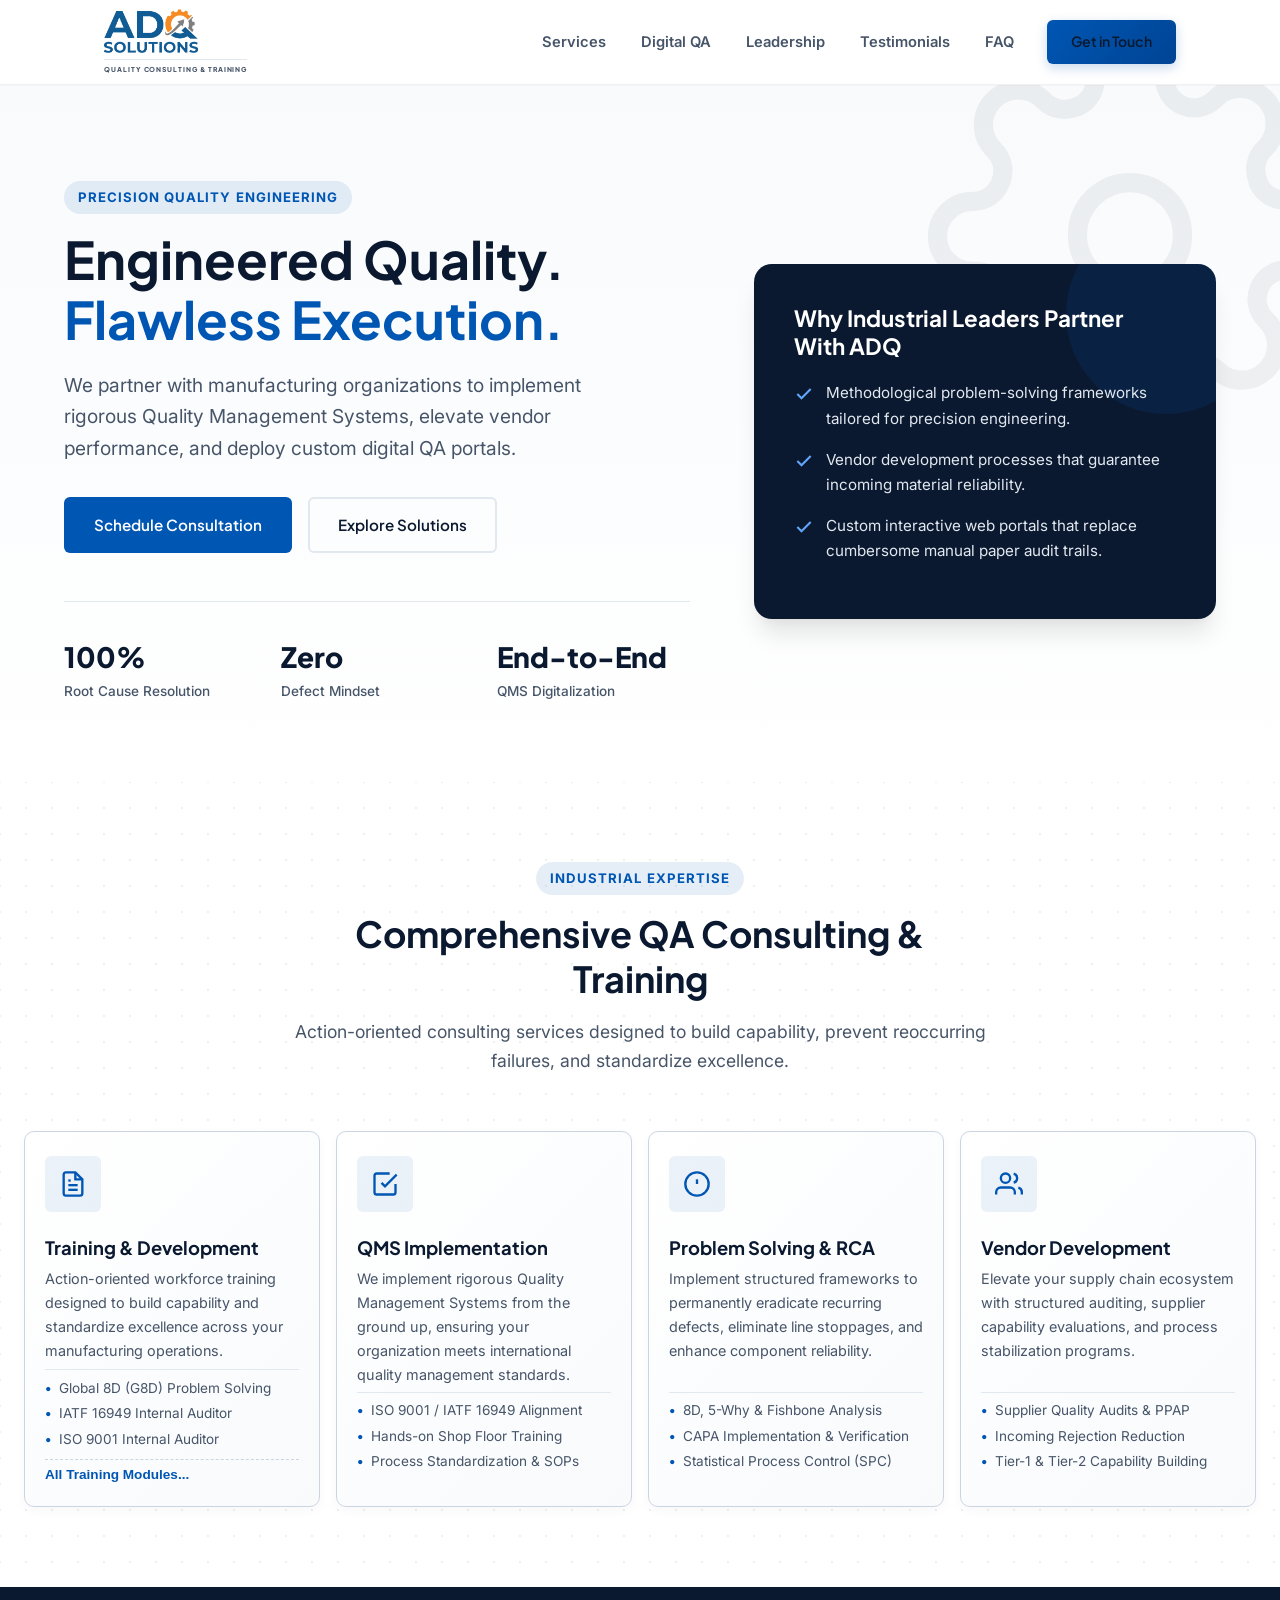
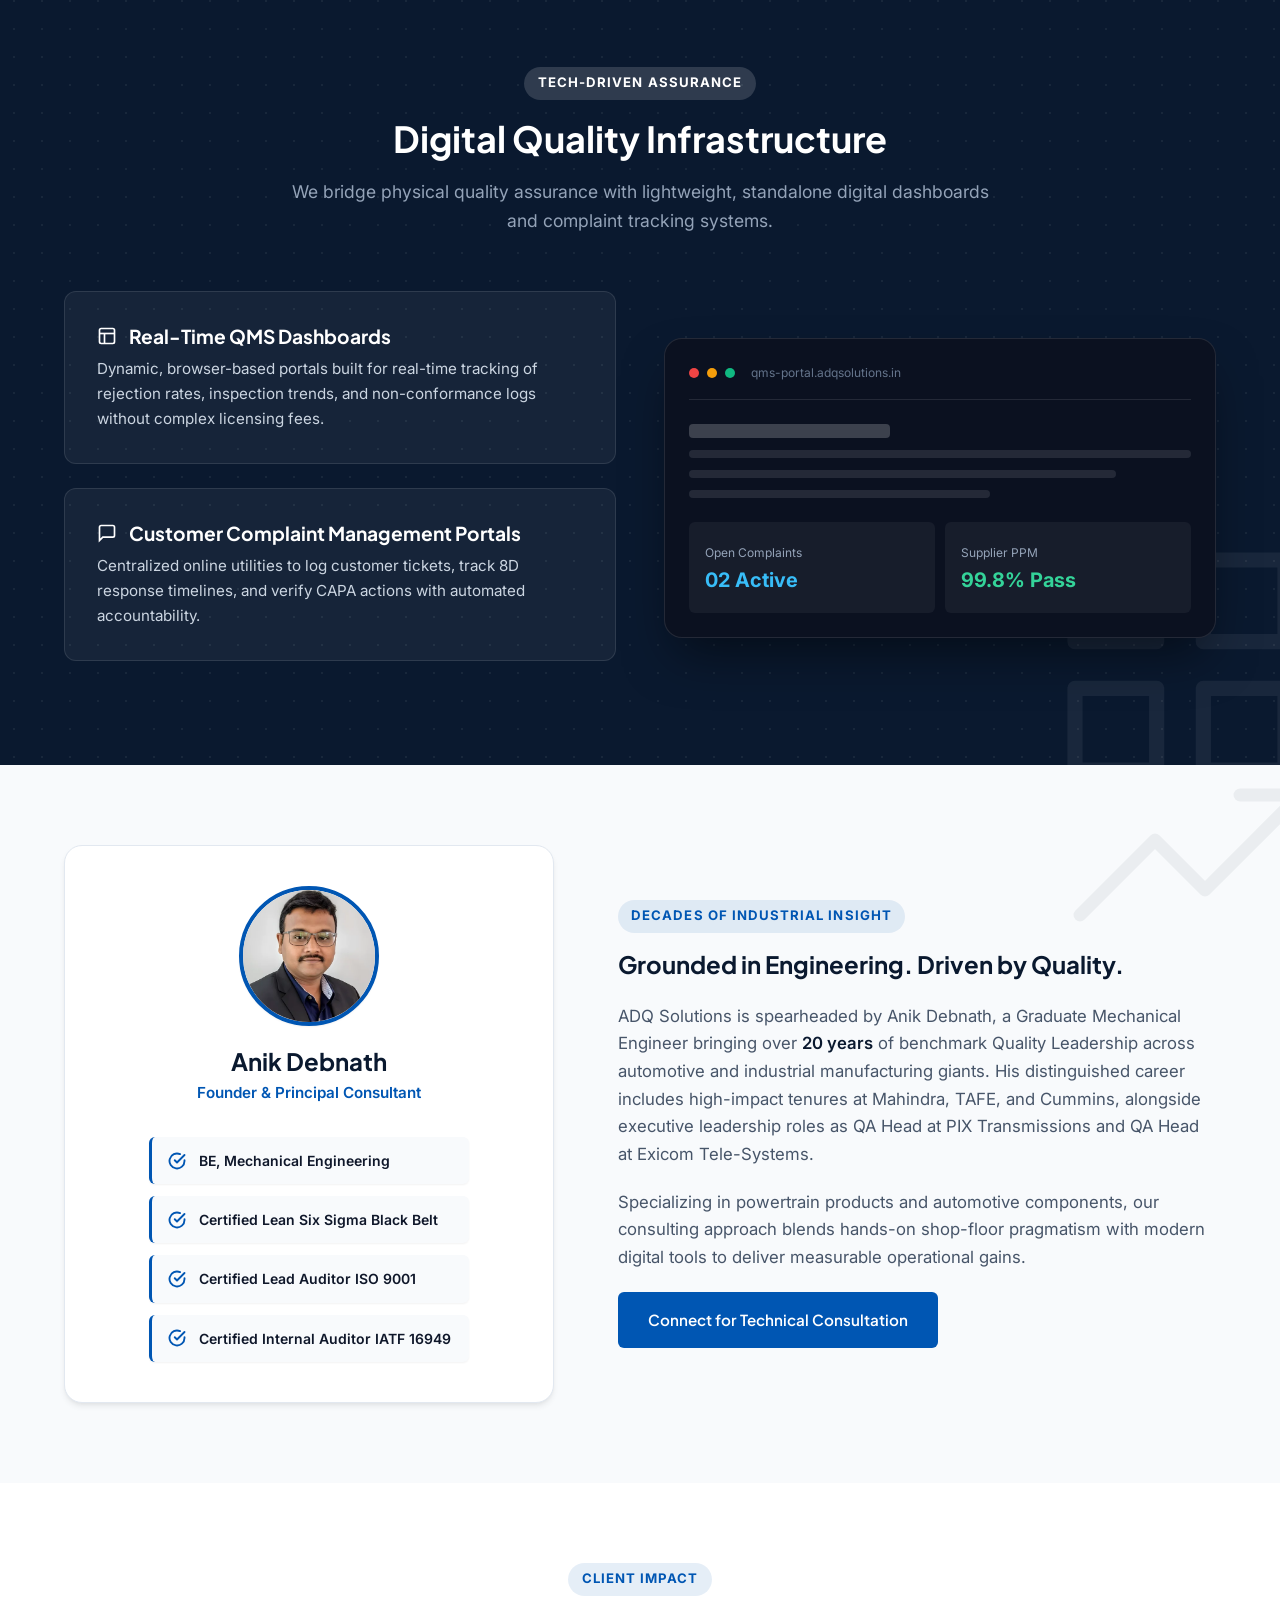
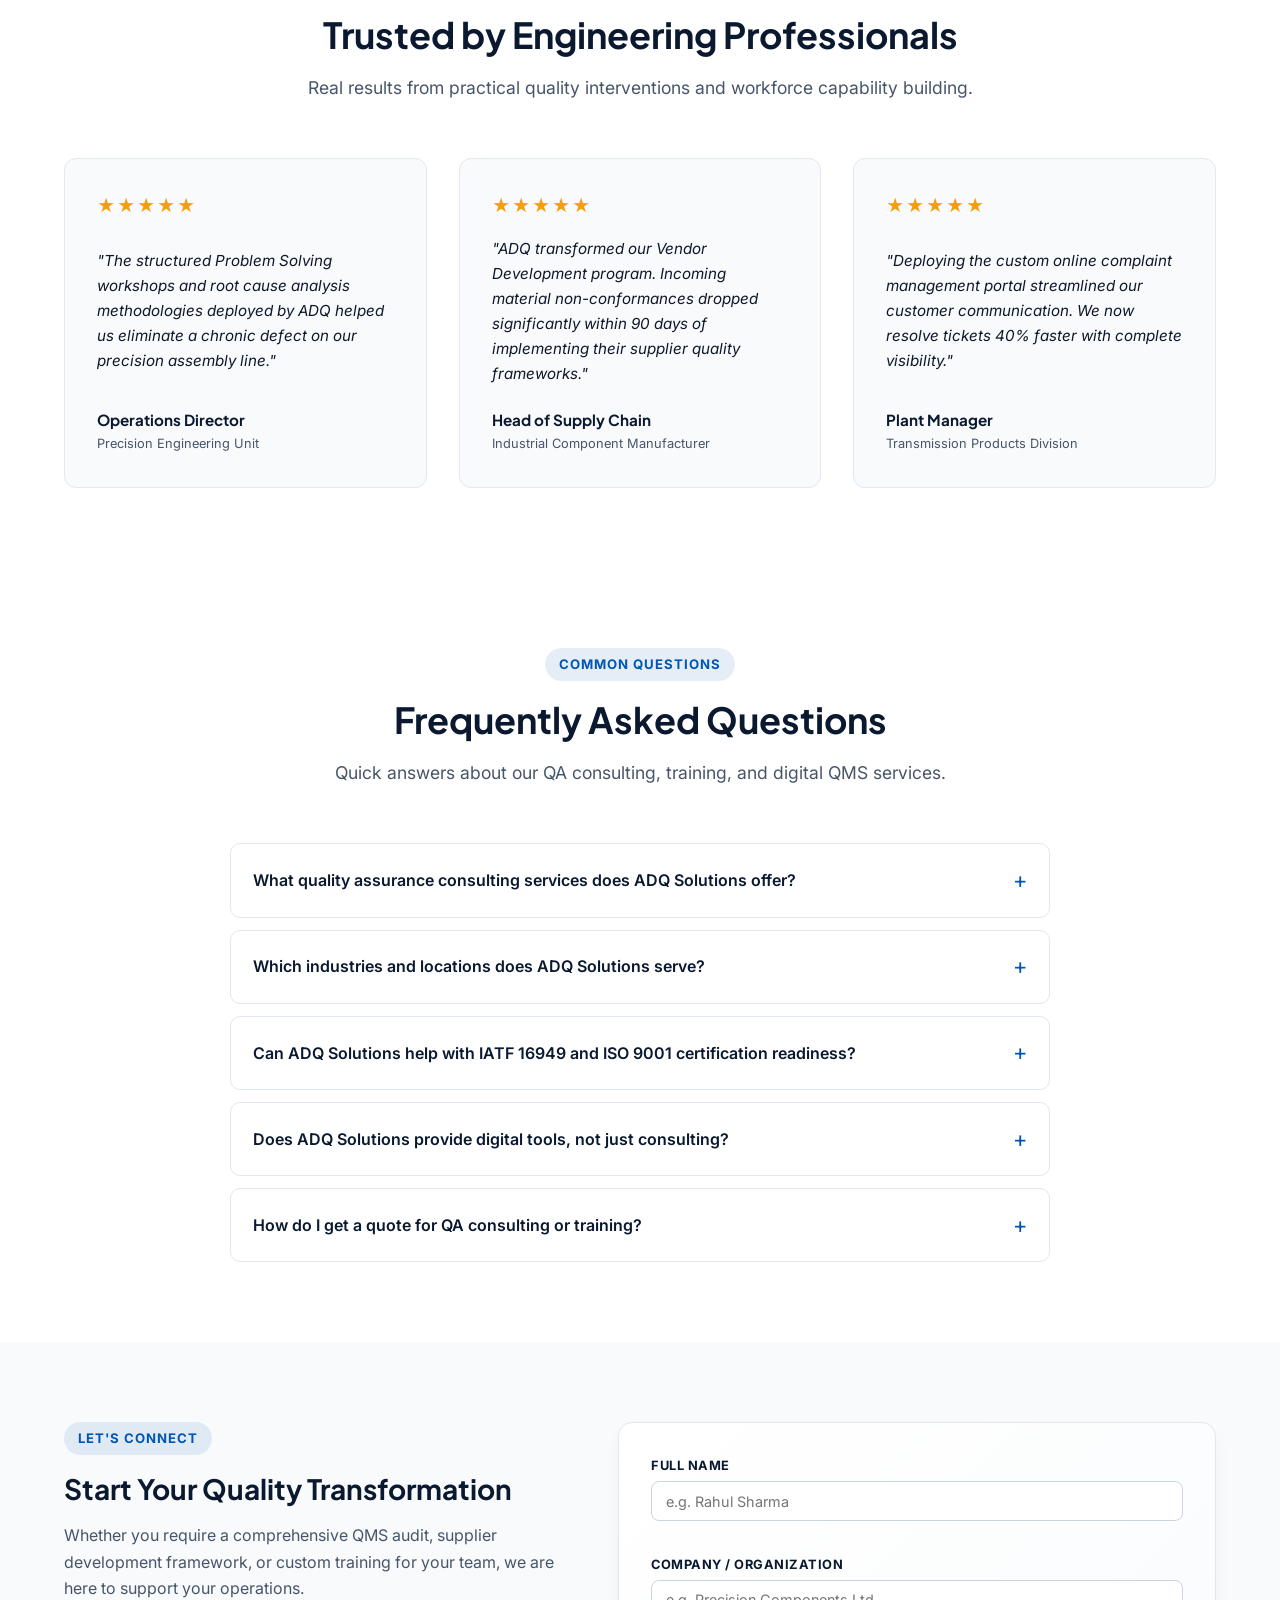
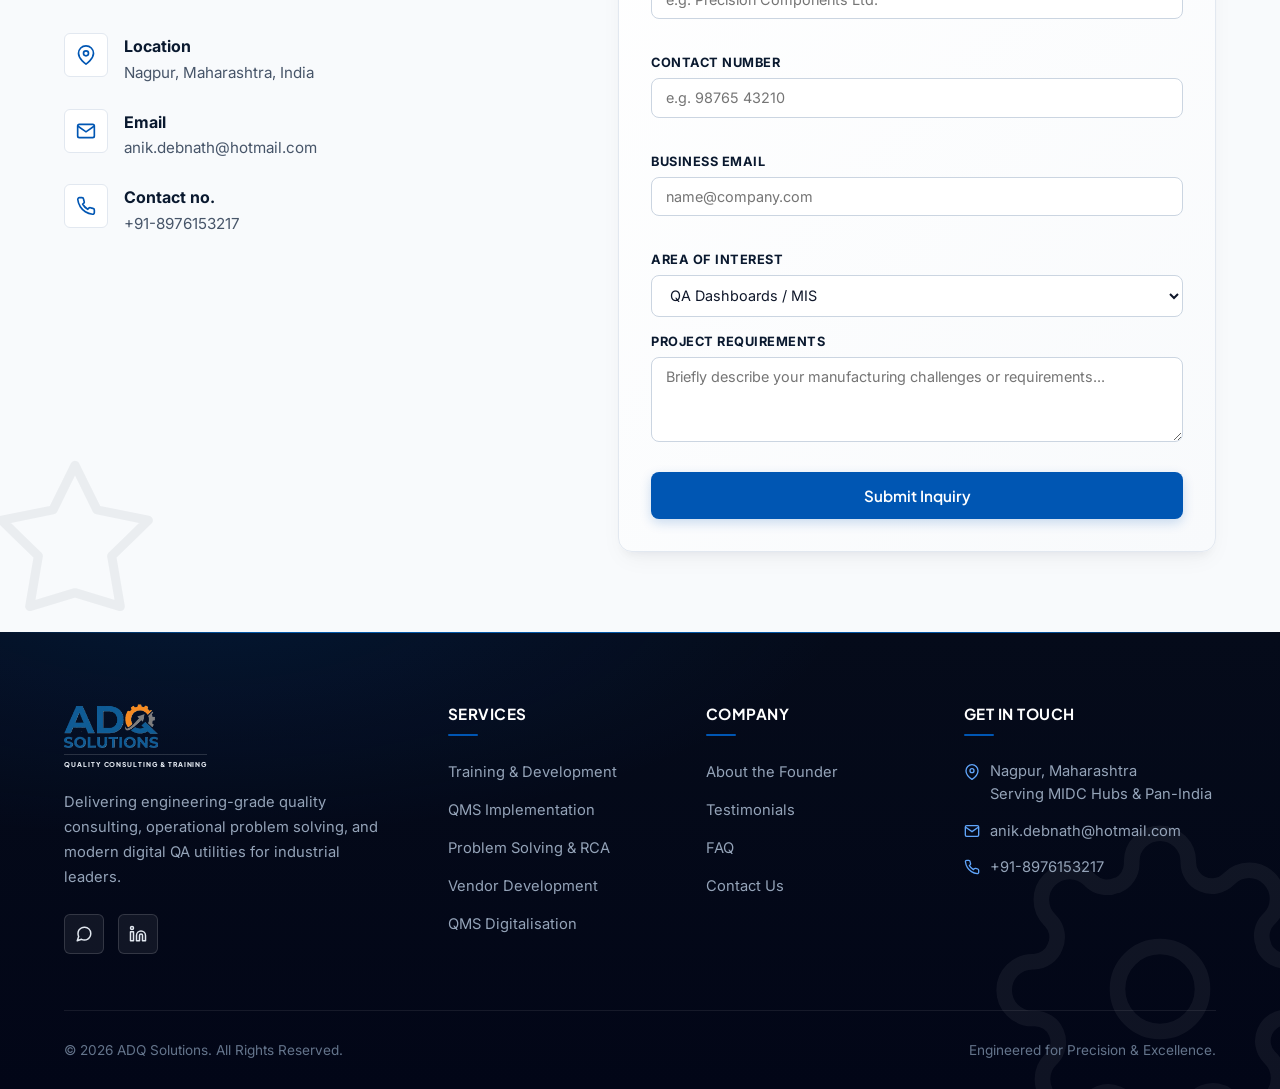
==== index.html @ 074f7338 "infographics" ====
<!DOCTYPE html>
<html lang="en-IN">
<head>
  <meta charset="UTF-8">
  <meta name="viewport" content="width=device-width, initial-scale=1.0">

  <!-- Primary Meta Tags -->
  <title>ADQ Solutions | QA Consulting & Training in Nagpur</title>
  <meta name="title" content="ADQ Solutions | QA Consulting & Training in Nagpur">
  <meta name="description" content="Expert QA consulting, IATF 16949/ISO 9001 audits, vendor development & digital QMS dashboards for manufacturers in Nagpur & across India. Led by Anik Debnath, Lean Six Sigma Black Belt.">
  <meta name="keywords" content="Quality Assurance Consulting Nagpur, QMS Implementation, QMS Consultant India, Vendor Development, Supplier Quality Audit, Root Cause Problem Solving, 8D Training, Manufacturing QA Consultant, Quality Training Maharashtra, IATF 16949 Consultant, ISO 9001 Lead Auditor, Digital QMS Dashboard, Anik Debnath, ADQ Solutions">
  <meta name="author" content="Anik Debnath">
  <meta name="robots" content="index, follow, max-snippet:-1, max-image-preview:large, max-video-preview:-1">
  <meta name="googlebot" content="index, follow">
  <meta name="theme-color" content="#0A192F">
  <meta name="geo.region" content="IN-MH">
  <meta name="geo.placename" content="Nagpur">
  <meta name="geo.position" content="21.1458;79.0882">
  <meta name="ICBM" content="21.1458, 79.0882">
  <link rel="canonical" href="https://adqsolutions.in/">

  <!-- Favicons -->
  <link rel="icon" href="/assets/img/favicon.ico" sizes="any">
  <link rel="icon" type="image/png" sizes="16x16" href="/assets/img/favicon-16x16.png">
  <link rel="icon" type="image/png" sizes="32x32" href="/assets/img/favicon-32x32.png">
  <link rel="icon" type="image/png" sizes="48x48" href="/assets/img/favicon-48x48.png">
  <link rel="apple-touch-icon" sizes="180x180" href="/assets/img/apple-touch-icon.png">
  <link rel="icon" type="image/png" sizes="192x192" href="/assets/img/android-chrome-192x192.png">
  <link rel="icon" type="image/png" sizes="512x512" href="/assets/img/android-chrome-512x512.png">
  <link rel="manifest" href="/site.webmanifest">

  <!-- Open Graph / Facebook SEO -->
  <meta property="og:type" content="website">
  <meta property="og:url" content="https://adqsolutions.in/">
  <meta property="og:title" content="ADQ Solutions | QA Consulting & Training in Nagpur">
  <meta property="og:description" content="Elevating industrial manufacturing standards through precision engineering, structured problem solving, and custom digital QA infrastructure.">
  <meta property="og:image" content="https://adqsolutions.in/assets/img/og-image.jpg">
  <meta property="og:image:width" content="1200">
  <meta property="og:image:height" content="630">
  <meta property="og:image:alt" content="ADQ Solutions logo">
  <meta property="og:locale" content="en_IN">
  <meta property="og:site_name" content="ADQ Solutions">

  <!-- Twitter Card SEO -->
  <meta name="twitter:card" content="summary_large_image">
  <meta name="twitter:url" content="https://adqsolutions.in/">
  <meta name="twitter:title" content="ADQ Solutions | QA Consulting & Training in Nagpur">
  <meta name="twitter:description" content="Elevating industrial manufacturing standards through precision engineering, structured problem solving, and custom digital QA infrastructure.">
  <meta name="twitter:image" content="https://adqsolutions.in/assets/img/og-image.jpg">
  <meta name="twitter:image:alt" content="ADQ Solutions logo">

  <!-- Advanced Schema.org JSON-LD for Local Business & Professional Service SEO -->
  <script type="application/ld+json">
  {
    "@context": "https://schema.org",
    "@type": "ProfessionalService",
    "@id": "https://adqsolutions.in/#organization",
    "name": "ADQ Solutions",
    "image": "https://adqsolutions.in/assets/img/og-image.jpg",
    "logo": "https://adqsolutions.in/assets/img/logo.png",
    "description": "Industrial quality assurance consulting, vendor development training, root cause problem solving, and digital QMS dashboard implementation.",
    "priceRange": "$$",
    "address": {
      "@type": "PostalAddress",
      "addressLocality": "Nagpur",
      "addressRegion": "Maharashtra",
      "addressCountry": "IN"
    },
    "geo": {
      "@type": "GeoCoordinates",
      "latitude": 21.1458,
      "longitude": 79.0882
    },
    "founder": {
      "@type": "Person",
      "name": "Anik Debnath",
      "jobTitle": "Founder & Principal Consultant",
      "alumniOf": "Mechanical Engineering",
      "knowsAbout": ["Quality Management Systems", "Lean Six Sigma", "IATF 16949", "ISO 9001", "Root Cause Analysis"]
    },
    "areaServed": [
      { "@type": "State", "name": "Maharashtra" },
      { "@type": "Country", "name": "India" }
    ],
    "telephone": "+91-8976153217",
    "email": "anik.debnath@hotmail.com",
    "serviceType": [
      "Quality Management Systems Consulting",
      "Vendor Development Training",
      "Root Cause Problem Solving",
      "Digital QA Portal Development"
    ],
    "hasOfferCatalog": {
      "@type": "OfferCatalog",
      "name": "QA Consulting & Training Services",
      "itemListElement": [
        {
          "@type": "Offer",
          "itemOffered": {
            "@type": "Service",
            "name": "Training & Development",
            "description": "Workforce training in Global 8D Problem Solving, IATF 16949 and ISO 9001 Internal Auditor courses, SPC, 5S and Kaizen."
          }
        },
        {
          "@type": "Offer",
          "itemOffered": {
            "@type": "Service",
            "name": "QMS Implementation",
            "description": "End-to-end Quality Management System implementation and alignment with ISO 9001 / IATF 16949 standards, process standardization and SOP development."
          }
        },
        {
          "@type": "Offer",
          "itemOffered": {
            "@type": "Service",
            "name": "Problem Solving & Root Cause Analysis",
            "description": "8D, 5-Why and Fishbone analysis, CAPA implementation and verification, Statistical Process Control."
          }
        },
        {
          "@type": "Offer",
          "itemOffered": {
            "@type": "Service",
            "name": "Vendor Development",
            "description": "Supplier quality audits, PPAP, incoming rejection reduction, and Tier-1/Tier-2 supplier capability building."
          }
        },
        {
          "@type": "Offer",
          "itemOffered": {
            "@type": "Service",
            "name": "Digital QMS Dashboards & Complaint Portals",
            "description": "Custom, browser-based dashboards for real-time inspection tracking and customer complaint / 8D / CAPA management."
          }
        }
      ]
    },
    "sameAs": [
      "https://wa.me/918976153217"
    ],
    "url": "https://adqsolutions.in"
  }
  </script>

  <!-- FAQPage Schema for rich results -->
  <script type="application/ld+json">
  {
    "@context": "https://schema.org",
    "@type": "FAQPage",
    "mainEntity": [
      {
        "@type": "Question",
        "name": "What quality assurance consulting services does ADQ Solutions offer?",
        "acceptedAnswer": {
          "@type": "Answer",
          "text": "ADQ Solutions provides QMS implementation and auditing (ISO 9001 / IATF 16949), vendor and supplier development, root cause problem solving (8D, 5-Why, Fishbone, CAPA), workforce training, and custom digital QA dashboards and complaint management portals for manufacturing enterprises."
        }
      },
      {
        "@type": "Question",
        "name": "Which industries and locations does ADQ Solutions serve?",
        "acceptedAnswer": {
          "@type": "Answer",
          "text": "ADQ Solutions is based in Nagpur, Maharashtra, and works with automotive and industrial manufacturing companies across MIDC industrial hubs and pan-India, specializing in powertrain products and automotive components."
        }
      },
      {
        "@type": "Question",
        "name": "Who leads ADQ Solutions?",
        "acceptedAnswer": {
          "@type": "Answer",
          "text": "ADQ Solutions is led by Anik Debnath, a Mechanical Engineer and Certified Lean Six Sigma Black Belt with over 20 years of quality leadership experience at Mahindra, TAFE, Cummins, PIX Transmissions and Exicom Tele-Systems."
        }
      },
      {
        "@type": "Question",
        "name": "Can ADQ Solutions help with IATF 16949 and ISO 9001 certification readiness?",
        "acceptedAnswer": {
          "@type": "Answer",
          "text": "Yes. ADQ Solutions conducts internal audits, gap assessments, SOP standardization and internal auditor training to prepare manufacturing plants for IATF 16949 and ISO 9001 certification and surveillance audits."
        }
      },
      {
        "@type": "Question",
        "name": "Does ADQ Solutions provide digital tools, not just consulting?",
        "acceptedAnswer": {
          "@type": "Answer",
          "text": "Yes. Alongside on-ground consulting, ADQ Solutions builds lightweight digital QMS dashboards and customer complaint management portals that track rejection rates, inspection trends, non-conformances and CAPA timelines in real time."
        }
      },
      {
        "@type": "Question",
        "name": "How do I get a quote for QA consulting or training?",
        "acceptedAnswer": {
          "@type": "Answer",
          "text": "Fill out the inquiry form on this website, WhatsApp +91-8976153217, or email anik.debnath@hotmail.com with your requirements, and ADQ Solutions will respond with a tailored proposal."
        }
      }
    ]
  }
  </script>

  <!-- Google Fonts: Inter & Plus Jakarta Sans -->
  <link rel="preconnect" href="https://fonts.googleapis.com">
  <link rel="preconnect" href="https://fonts.gstatic.com" crossorigin>
  <link href="https://fonts.googleapis.com/css2?family=Inter:wght@400;500;600&family=Plus+Jakarta+Sans:wght@600;700;800&display=swap" rel="stylesheet">

  <!-- Stylesheet -->
  <link rel="stylesheet" href="style.css">

  <!-- Inline Style Overrides for 1x4 Grid Layout & Floating Window Modal -->
  <style>
    #services .container {
      max-width: 1320px !important;
    }
    #services .service-grid {
      display: grid !important;
      grid-template-columns: repeat(4, 1fr) !important;
      gap: 1rem !important;
      align-items: start !important;
    }
    
    #services .service-card {
      padding: 1.5rem 1.25rem !important;
      background: linear-gradient(135deg, #FFFFFF 0%, #F8FAFC 100%) !important;
      border: 1px solid #CBD5E1 !important;
      box-shadow: 0 4px 12px rgba(0, 0, 0, 0.03) !important;
      border-radius: 10px !important;
      transition: transform 0.2s ease, box-shadow 0.2s ease !important;
      height: 100%;
      display: flex;
      flex-direction: column;
    }

    #services .service-card:hover {
      transform: translateY(-2px);
      box-shadow: 0 8px 20px rgba(0, 86, 179, 0.08) !important;
      border-color: var(--accent) !important;
    }

    #services .service-card p {
      margin-bottom: 0.35rem !important;
      font-size: 0.9rem !important;
    }

    #services .service-card h3 {
      font-size: 1.15rem !important;
      margin-bottom: 0.5rem !important;
    }

    #services .service-card ul {
      margin-top: 0 !important;
      margin-bottom: 0.35rem !important;
      padding-top: 0.4rem !important;
      border-top: 1px solid #E2E8F0 !important;
    }

    #services .service-card li {
      margin-bottom: 0.2rem !important;
      font-size: 0.85rem !important;
    }

    .view-more-btn {
      margin-top: auto;
      background: none;
      border: none;
      color: var(--accent);
      font-weight: 600;
      font-size: 0.85rem;
      cursor: pointer;
      text-align: left;
      padding: 0.4rem 0 0 0;
      border-top: 1px dashed #CBD5E1;
      display: inline-flex;
      align-items: center;
      gap: 0.25rem;
    }
    .view-more-btn:hover {
      color: var(--accent-hover);
      text-decoration: underline;
    }

    /* Modal / Floating Window Styling */
    .modal-overlay {
      position: fixed;
      top: 0;
      left: 0;
      width: 100%;
      height: 100%;
      background: rgba(10, 25, 47, 0.75);
      backdrop-filter: blur(4px);
      display: flex;
      align-items: center;
      justify-content: center;
      z-index: 2000;
      opacity: 0;
      visibility: hidden;
      transition: opacity 0.3s ease, visibility 0.3s ease;
    }
    .modal-overlay.active {
      opacity: 1;
      visibility: visible;
    }
    .modal-container {
      background: #FFFFFF;
      width: 100%;
      max-width: 480px;
      padding: 2rem;
      border-radius: 12px;
      box-shadow: 0 20px 25px -5px rgba(0, 0, 0, 0.2);
      position: relative;
      transform: translateY(20px);
      transition: transform 0.3s ease;
    }
    .modal-overlay.active .modal-container {
      transform: translateY(0);
    }
    .modal-header {
      display: flex;
      justify-content: space-between;
      align-items: center;
      margin-bottom: 1rem;
      border-bottom: 1px solid #E2E8F0;
      padding-bottom: 0.75rem;
    }
    .modal-header h4 {
      font-size: 1.2rem;
      color: var(--primary);
    }
    .modal-close {
      background: none;
      border: none;
      font-size: 1.5rem;
      cursor: pointer;
      color: var(--text-muted);
      line-height: 1;
    }
    .modal-close:hover {
      color: var(--error);
    }
    .modal-body ul {
      list-style: none;
      padding: 0;
      margin: 0;
    }
    .modal-body li {
      padding: 0.5rem 0.75rem;
      margin-bottom: 0.35rem;
      background: #F8FAFC;
      border-radius: 6px;
      font-size: 0.95rem;
      color: var(--text-dark);
      border-left: 3px solid var(--accent);
    }

    /* Compact & Visually Beautiful Customer Form Styling */
    .contact-form {
      background: linear-gradient(135deg, #FFFFFF 0%, #F8FAFC 100%) !important;
      padding: 2rem !important;
      border-radius: 14px !important;
      border: 1px solid #E2E8F0 !important;
      box-shadow: 0 10px 25px -5px rgba(10, 25, 47, 0.05), 0 8px 10px -6px rgba(10, 25, 47, 0.05) !important;
    }
    .contact-form .form-group {
      margin-bottom: 0.9rem !important;
    }
    .contact-form label {
      font-size: 0.8rem !important;
      font-weight: 700 !important;
      text-transform: uppercase !important;
      letter-spacing: 0.04em !important;
      color: var(--primary) !important;
      margin-bottom: 0.3rem !important;
    }
    .contact-form .form-control {
      padding: 0.65rem 0.85rem !important;
      font-size: 0.9rem !important;
      border-radius: 8px !important;
      border: 1px solid #CBD5E1 !important;
      background-color: #FFFFFF !important;
      transition: all 0.2s ease !important;
    }
    .contact-form .form-control:focus {
      border-color: var(--accent) !important;
      box-shadow: 0 0 0 3px rgba(0, 86, 179, 0.12) !important;
    }
    .contact-form textarea.form-control {
      min-height: 85px !important;
    }
    .contact-form button[type="submit"] {
      padding: 0.75rem 1.5rem !important;
      font-size: 0.95rem !important;
      border-radius: 8px !important;
      margin-top: 0.5rem !important;
      box-shadow: 0 4px 12px rgba(0, 86, 179, 0.2) !important;
    }

    @media (max-width: 1024px) {
      #services .service-grid {
        grid-template-columns: repeat(2, 1fr) !important;
      }
    }

    @media (max-width: 640px) {
      #services .service-grid {
        grid-template-columns: 1fr !important;
      }
    }

    /* FAQ Accordion */
    .faq-list {
      max-width: 820px;
      margin: 0 auto;
      display: flex;
      flex-direction: column;
      gap: 0.75rem;
    }
    .faq-item {
      background: #FFFFFF;
      border: 1px solid #E2E8F0;
      border-radius: 10px;
      padding: 1.1rem 1.4rem;
    }
    .faq-item summary {
      cursor: pointer;
      font-weight: 600;
      color: var(--primary);
      list-style: none;
      display: flex;
      justify-content: space-between;
      align-items: center;
      gap: 1rem;
    }
    .faq-item summary::-webkit-details-marker { display: none; }
    .faq-item summary::after {
      content: '+';
      font-size: 1.4rem;
      font-weight: 400;
      color: var(--accent);
      flex-shrink: 0;
      transition: transform 0.2s ease;
    }
    .faq-item[open] summary::after {
      transform: rotate(45deg);
    }
    .faq-item p {
      margin-top: 0.75rem;
      color: var(--text-muted);
      font-size: 0.95rem;
      line-height: 1.6;
    }
  </style>
</head>
<body>

  <a href="#main-content" class="skip-link">Skip to main content</a>

  <!-- =============================================================
       Header / Navigation
  ============================================================== -->
  <header class="navbar">
    <div class="container nav-container">
      <a href="/" class="brand-wrapper" aria-label="ADQ Solutions home">
        <picture>
          <source srcset="assets/img/logo.webp" type="image/webp">
          <img src="assets/img/logo.png" alt="ADQ Solutions logo" class="brand-img" width="341" height="160" fetchpriority="high">
        </picture>
        <span class="brand-tagline">QUALITY CONSULTING &amp; TRAINING</span>
      </a>

      <button class="menu-toggle" id="menuToggle" aria-label="Toggle navigation menu" aria-expanded="false" aria-controls="navLinks">
        <span class="menu-toggle-bar"></span>
        <span class="menu-toggle-bar"></span>
        <span class="menu-toggle-bar"></span>
      </button>

      <nav class="nav-links" id="navLinks" aria-label="Primary">
        <a href="#services">Services</a>
        <a href="#digital">Digital QA</a>
        <a href="#about">Leadership</a>
        <a href="#testimonials">Testimonials</a>
        <a href="#faq">FAQ</a>
        <a href="#contact" class="nav-cta">Get in Touch</a>
      </nav>
    </div>
  </header>

  <main id="main-content">
    <!-- =============================================================
         Hero Section
    ============================================================== -->
    <section class="hero" aria-labelledby="hero-heading">
      <div class="container hero-grid">
        <div class="hero-content">
          <span class="badge">Precision Quality Engineering</span>
          <h1 id="hero-heading">Engineered Quality. <span>Flawless Execution.</span></h1>
          <p>We partner with manufacturing organizations to implement rigorous Quality Management Systems, elevate vendor performance, and deploy custom digital QA portals.</p>
          <div class="hero-cta-group">
            <a href="#contact" class="btn btn-primary">Schedule Consultation</a>
            <a href="#services" class="btn btn-secondary">Explore Solutions</a>
          </div>
          <div class="hero-metrics">
            <div>
              <div class="metric-number">100%</div>
              <div class="metric-label">Root Cause Resolution</div>
            </div>
            <div>
              <div class="metric-number">Zero</div>
              <div class="metric-label">Defect Mindset</div>
            </div>
            <div>
              <div class="metric-number">End-to-End</div>
              <div class="metric-label">QMS Digitalization</div>
            </div>
          </div>
        </div>

        <div class="hero-card">
          <h3>Why Industrial Leaders Partner With ADQ</h3>
          <ul>
            <li>
              <svg width="20" height="20" viewBox="0 0 24 24" fill="none" stroke="currentColor" stroke-width="2.5" aria-hidden="true" focusable="false"><polyline points="20 6 9 17 4 12"></polyline></svg>
              <span>Methodological problem-solving frameworks tailored for precision engineering.</span>
            </li>
            <li>
              <svg width="20" height="20" viewBox="0 0 24 24" fill="none" stroke="currentColor" stroke-width="2.5" aria-hidden="true" focusable="false"><polyline points="20 6 9 17 4 12"></polyline></svg>
              <span>Vendor development processes that guarantee incoming material reliability.</span>
            </li>
            <li>
              <svg width="20" height="20" viewBox="0 0 24 24" fill="none" stroke="currentColor" stroke-width="2.5" aria-hidden="true" focusable="false"><polyline points="20 6 9 17 4 12"></polyline></svg>
              <span>Custom interactive web portals that replace cumbersome manual paper audit trails.</span>
            </li>
          </ul>
        </div>
      </div>
    </section>

    <!-- =============================================================
         Core Services Section (Comprehensive QA Consulting & Training)
    ============================================================== -->
    <section class="services section-padding" id="services" aria-labelledby="services-heading">
      <div class="container">
        <div class="section-header reveal">
          <span class="badge">Industrial Expertise</span>
          <h2 class="section-title" id="services-heading">Comprehensive QA Consulting &amp; Training</h2>
          <p class="section-subtitle">Action-oriented consulting services designed to build capability, prevent reoccurring failures, and standardize excellence.</p>
        </div>

        <div class="service-grid">
          
          <!-- 1. Training & Development -->
          <div class="service-card reveal">
            <div class="service-icon">
              <svg width="28" height="28" viewBox="0 0 24 24" fill="none" stroke="currentColor" stroke-width="2" aria-hidden="true" focusable="false"><path d="M14 2H6a2 2 0 0 0-2 2v16a2 2 0 0 0 2 2h12a2 2 0 0 0 2-2V8z"></path><polyline points="14 2 14 8 20 8"></polyline><line x1="16" y1="13" x2="8" y2="13"></line><line x1="16" y1="17" x2="8" y2="17"></line><polyline points="10 9 9 9 8 9"></polyline></svg>
            </div>
            <h3>Training &amp; Development</h3>
            <p>Action-oriented workforce training designed to build capability and standardize excellence across your manufacturing operations.</p>
            <ul>
              <li>Global 8D (G8D) Problem Solving</li>
              <li>IATF 16949 Internal Auditor</li>
              <li>ISO 9001 Internal Auditor</li>
            </ul>
            <button type="button" class="view-more-btn" id="openTrainingModal">All Training Modules...</button>
          </div>

          <!-- 2. QMS Implementation -->
          <div class="service-card reveal">
            <div class="service-icon">
              <svg width="28" height="28" viewBox="0 0 24 24" fill="none" stroke="currentColor" stroke-width="2" aria-hidden="true" focusable="false"><path d="M9 11l3 3L22 4"></path><path d="M21 12v7a2 2 0 0 1-2 2H5a2 2 0 0 1-2-2V5a2 2 0 0 1 2-2h11"></path></svg>
            </div>
            <h3>QMS Implementation</h3>
            <p>We implement rigorous Quality Management Systems from the ground up, ensuring your organization meets international quality management standards.</p>
            <ul>
              <li>ISO 9001 / IATF 16949 Alignment</li>
              <li>Hands-on Shop Floor Training</li>
              <li>Process Standardization &amp; SOPs</li>
            </ul>
          </div>

          <!-- 3. Problem Solving & RCA -->
          <div class="service-card reveal">
            <div class="service-icon">
              <svg width="28" height="28" viewBox="0 0 24 24" fill="none" stroke="currentColor" stroke-width="2" aria-hidden="true" focusable="false"><circle cx="12" cy="12" r="10"></circle><line x1="12" y1="8" x2="12" y2="12"></line><line x1="12" y1="16" x2="12.01" y2="16"></line></svg>
            </div>
            <h3>Problem Solving &amp; RCA</h3>
            <p>Implement structured frameworks to permanently eradicate recurring defects, eliminate line stoppages, and enhance component reliability.</p>
            <ul>
              <li>8D, 5-Why &amp; Fishbone Analysis</li>
              <li>CAPA Implementation &amp; Verification</li>
              <li>Statistical Process Control (SPC)</li>
            </ul>
          </div>
          
          <!-- 4. Vendor Development -->
          <div class="service-card reveal">
            <div class="service-icon">
              <svg width="28" height="28" viewBox="0 0 24 24" fill="none" stroke="currentColor" stroke-width="2" aria-hidden="true" focusable="false"><path d="M17 21v-2a4 4 0 0 0-4-4H5a4 4 0 0 0-4 4v2"></path><circle cx="9" cy="7" r="4"></circle><path d="M23 21v-2a4 4 0 0 0-3-3.87"></path><path d="M16 3.13a4 4 0 0 1 0 7.75"></path></svg>
            </div>
            <h3>Vendor Development</h3>
            <p>Elevate your supply chain ecosystem with structured auditing, supplier capability evaluations, and process stabilization programs.</p>
            <ul>
              <li>Supplier Quality Audits &amp; PPAP</li>
              <li>Incoming Rejection Reduction</li>
              <li>Tier-1 &amp; Tier-2 Capability Building</li>
            </ul>
          </div>

        </div>
      </div>
    </section>

    <!-- Floating Window Modal for All Training Modules -->
    <div class="modal-overlay" id="trainingModal" role="dialog" aria-modal="true" aria-labelledby="modalTitle">
      <div class="modal-container">
        <div class="modal-header">
          <h4 id="modalTitle">All Training Modules</h4>
          <button type="button" class="modal-close" id="closeTrainingModal" aria-label="Close modal">&times;</button>
        </div>
        <div class="modal-body">
          <ul>
            <li>5S</li>
            <li>7QC Tools</li>
            <li>APQP</li>
            <li>Global 8D (G8D) Problem Solving</li>
            <li>IATF 16949 Internal Auditor</li>
            <li>ISO 9001 Internal Auditor</li>
            <li>Kaizen</li>
            <li>Quality Core Tools</li>
            <li>QMS Basics</li>
            <li>Statistical Process Control (SPC)</li>
          </ul>
        </div>
      </div>
    </div>

    <!-- =============================================================
         Digital QA Solutions Section
    ============================================================== -->
    <section class="digital-solutions section-padding" id="digital" aria-labelledby="digital-heading">
      <div class="container">
        <div class="section-header reveal">
          <span class="badge" style="background: rgba(255, 255, 255, 0.15); color: #FFF;">Tech-Driven Assurance</span>
          <h2 class="section-title" id="digital-heading">Digital Quality Infrastructure</h2>
          <p class="section-subtitle">We bridge physical quality assurance with lightweight, standalone digital dashboards and complaint tracking systems.</p>
        </div>

        <div class="digital-grid">
          <div class="reveal">
            <div class="digital-box">
              <h4>
                <svg width="20" height="20" viewBox="0 0 24 24" fill="none" stroke="currentColor" stroke-width="2" aria-hidden="true" focusable="false"><rect x="3" y="3" width="18" height="18" rx="2" ry="2"></rect><line x1="3" y1="9" x2="21" y2="9"></line><line x1="9" y1="21" x2="9" y2="9"></line></svg>
                Real-Time QMS Dashboards
              </h4>
              <p>Dynamic, browser-based portals built for real-time tracking of rejection rates, inspection trends, and non-conformance logs without complex licensing fees.</p>
            </div>

            <div class="digital-box">
              <h4>
                <svg width="20" height="20" viewBox="0 0 24 24" fill="none" stroke="currentColor" stroke-width="2" aria-hidden="true" focusable="false"><path d="M21 15a2 2 0 0 1-2 2H7l-4 4V5a2 2 0 0 1 2-2h14a2 2 0 0 1 2 2z"></path></svg>
                Customer Complaint Management Portals
              </h4>
              <p>Centralized online utilities to log customer tickets, track 8D response timelines, and verify CAPA actions with automated accountability.</p>
            </div>
          </div>

          <div class="portal-preview reveal" role="img" aria-label="Illustrative mockup of a QMS dashboard showing two open complaints and 99.8 percent supplier pass rate">
            <div class="portal-header-mockup">
              <div class="mockup-dot" style="background:#EF4444;"></div>
              <div class="mockup-dot" style="background:#F59E0B;"></div>
              <div class="mockup-dot" style="background:#10B981;"></div>
              <span style="font-size: 0.75rem; color: #64748B; margin-left: 0.5rem;">qms-portal.adqsolutions.in</span>
            </div>
            <div class="mockup-bar" style="width: 40%; height: 14px; background: rgba(255,255,255,0.2);"></div>
            <div class="mockup-bar" style="width: 100%;"></div>
            <div class="mockup-bar" style="width: 85%;"></div>
            <div class="mockup-bar" style="width: 60%;"></div>
            <div style="display: grid; grid-template-columns: 1fr 1fr; gap: 10px; margin-top: 1.5rem;">
              <div style="background: rgba(255,255,255,0.05); padding: 1rem; border-radius: 6px;">
                <span style="font-size: 0.75rem; color: #94A3B8;">Open Complaints</span>
                <p style="font-size: 1.25rem; font-weight: 700; color: #38BDF8;">02 Active</p>
              </div>
              <div style="background: rgba(255,255,255,0.05); padding: 1rem; border-radius: 6px;">
                <span style="font-size: 0.75rem; color: #94A3B8;">Supplier PPM</span>
                <p style="font-size: 1.25rem; font-weight: 700; color: #34D399;">99.8% Pass</p>
              </div>
            </div>
          </div>
        </div>
      </div>
    </section>

    <!-- =============================================================
         Leadership & Founder Section
    ============================================================== -->
    <section class="founder section-padding" id="about" aria-labelledby="founder-heading">
      <div class="container">
        <div class="founder-grid">
          <div class="founder-image-card reveal">
            <div class="founder-header">
              <picture>
                <source srcset="assets/img/anik-debnath-portrait.webp" type="image/webp">
                <img src="assets/img/anik-debnath-portrait.jpg" alt="Portrait of Anik Debnath, Founder and Principal Consultant at ADQ Solutions" class="founder-portrait" width="420" height="420" loading="lazy">
              </picture>
              <h3 class="founder-name">Anik Debnath</h3>
              <p class="founder-role">Founder &amp; Principal Consultant</p>
            </div>

            <div class="founder-credentials">
              <div class="credential-item">
                <svg width="18" height="18" viewBox="0 0 24 24" fill="none" stroke="currentColor" stroke-width="2.5" stroke-linecap="round" stroke-linejoin="round" aria-hidden="true" focusable="false"><path d="M22 11.08V12a10 10 0 1 1-5.93-9.14"></path><polyline points="22 4 12 14.01 9 11.01"></polyline></svg>
                BE, Mechanical Engineering
              </div>
              <div class="credential-item">
                <svg width="18" height="18" viewBox="0 0 24 24" fill="none" stroke="currentColor" stroke-width="2.5" stroke-linecap="round" stroke-linejoin="round" aria-hidden="true" focusable="false"><path d="M22 11.08V12a10 10 0 1 1-5.93-9.14"></path><polyline points="22 4 12 14.01 9 11.01"></polyline></svg>
                Certified Lean Six Sigma Black Belt
              </div>
              <div class="credential-item">
                <svg width="18" height="18" viewBox="0 0 24 24" fill="none" stroke="currentColor" stroke-width="2.5" stroke-linecap="round" stroke-linejoin="round" aria-hidden="true" focusable="false"><path d="M22 11.08V12a10 10 0 1 1-5.93-9.14"></path><polyline points="22 4 12 14.01 9 11.01"></polyline></svg>
                Certified Lead Auditor ISO 9001
              </div>
              <div class="credential-item">
                <svg width="18" height="18" viewBox="0 0 24 24" fill="none" stroke="currentColor" stroke-width="2.5" stroke-linecap="round" stroke-linejoin="round" aria-hidden="true" focusable="false"><path d="M22 11.08V12a10 10 0 1 1-5.93-9.14"></path><polyline points="22 4 12 14.01 9 11.01"></polyline></svg>
                Certified Internal Auditor IATF 16949
              </div>
            </div>
          </div>

          <div class="founder-bio reveal">
            <span class="badge">Decades of Industrial Insight</span>
            <h2 id="founder-heading">Grounded in Engineering. Driven by Quality.</h2>
            <p>ADQ Solutions is spearheaded by Anik Debnath, a Graduate Mechanical Engineer bringing over <strong>20 years</strong> of benchmark Quality Leadership across automotive and industrial manufacturing giants. His distinguished career includes high-impact tenures at Mahindra, TAFE, and Cummins, alongside executive leadership roles as QA Head at PIX Transmissions and QA Head at Exicom Tele-Systems.</p>
            <p>Specializing in powertrain products and automotive components, our consulting approach blends hands-on shop-floor pragmatism with modern digital tools to deliver measurable operational gains.</p>
            <a href="#contact" class="btn btn-primary">Connect for Technical Consultation</a>
          </div>
        </div>
      </div>
    </section>

    <!-- =============================================================
         Testimonials Section
    ============================================================== -->
    <section class="testimonials section-padding" id="testimonials" aria-labelledby="testimonials-heading">
      <div class="container">
        <div class="section-header reveal">
          <span class="badge">Client Impact</span>
          <h2 class="section-title" id="testimonials-heading">Trusted by Engineering Professionals</h2>
          <p class="section-subtitle">Real results from practical quality interventions and workforce capability building.</p>
        </div>

        <div class="testimonial-grid">
          <blockquote class="testimonial-card reveal">
            <div class="testimonial-stars" aria-label="5 out of 5 stars">★★★★★</div>
            <p class="testimonial-text">"The structured Problem Solving workshops and root cause analysis methodologies deployed by ADQ helped us eliminate a chronic defect on our precision assembly line."</p>
            <footer class="testimonial-author">
              <div class="author-info">
                <h5>Operations Director</h5>
                <span>Precision Engineering Unit</span>
              </div>
            </footer>
          </blockquote>

          <blockquote class="testimonial-card reveal">
            <div class="testimonial-stars" aria-label="5 out of 5 stars">★★★★★</div>
            <p class="testimonial-text">"ADQ transformed our Vendor Development program. Incoming material non-conformances dropped significantly within 90 days of implementing their supplier quality frameworks."</p>
            <footer class="testimonial-author">
              <div class="author-info">
                <h5>Head of Supply Chain</h5>
                <span>Industrial Component Manufacturer</span>
              </div>
            </footer>
          </blockquote>

          <blockquote class="testimonial-card reveal">
            <div class="testimonial-stars" aria-label="5 out of 5 stars">★★★★★</div>
            <p class="testimonial-text">"Deploying the custom online complaint management portal streamlined our customer communication. We now resolve tickets 40% faster with complete visibility."</p>
            <footer class="testimonial-author">
              <div class="author-info">
                <h5>Plant Manager</h5>
                <span>Transmission Products Division</span>
              </div>
            </footer>
          </blockquote>
        </div>
      </div>
    </section>

    <!-- =============================================================
         FAQ Section
    ============================================================== -->
    <section class="faq section-padding" id="faq" aria-labelledby="faq-heading">
      <div class="container">
        <div class="section-header reveal">
          <span class="badge">Common Questions</span>
          <h2 class="section-title" id="faq-heading">Frequently Asked Questions</h2>
          <p class="section-subtitle">Quick answers about our QA consulting, training, and digital QMS services.</p>
        </div>

        <div class="faq-list">
          <details class="faq-item reveal">
            <summary>What quality assurance consulting services does ADQ Solutions offer?</summary>
            <p>We provide QMS implementation and auditing (ISO 9001 / IATF 16949), vendor and supplier development, root cause problem solving (8D, 5-Why, Fishbone, CAPA), workforce training, and custom digital QA dashboards and complaint management portals for manufacturing enterprises.</p>
          </details>
          <details class="faq-item reveal">
            <summary>Which industries and locations does ADQ Solutions serve?</summary>
            <p>We're based in Nagpur, Maharashtra, and work with automotive and industrial manufacturing companies across MIDC industrial hubs and pan-India, specializing in powertrain products and automotive components.</p>
          </details>
          <details class="faq-item reveal">
            <summary>Can ADQ Solutions help with IATF 16949 and ISO 9001 certification readiness?</summary>
            <p>Yes. We conduct internal audits, gap assessments, SOP standardization and internal auditor training to prepare manufacturing plants for IATF 16949 and ISO 9001 certification and surveillance audits.</p>
          </details>
          <details class="faq-item reveal">
            <summary>Does ADQ Solutions provide digital tools, not just consulting?</summary>
            <p>Yes. Alongside on-ground consulting, we build lightweight digital QMS dashboards and customer complaint management portals that track rejection rates, inspection trends, non-conformances and CAPA timelines in real time.</p>
          </details>
          <details class="faq-item reveal">
            <summary>How do I get a quote for QA consulting or training?</summary>
            <p>Fill out the inquiry form below, WhatsApp us at +91-8976153217, or email anik.debnath@hotmail.com with your requirements, and we'll respond with a tailored proposal.</p>
          </details>
        </div>
      </div>
    </section>

    <!-- =============================================================
         Contact Section
    ============================================================== -->
    <section class="contact section-padding" id="contact" aria-labelledby="contact-heading">
      <div class="container">
        <div class="contact-grid">
          <div class="contact-info reveal">
            <span class="badge">Let's Connect</span>
            <h3 id="contact-heading">Start Your Quality Transformation</h3>
            <p>Whether you require a comprehensive QMS audit, supplier development framework, or custom training for your team, we are here to support your operations.</p>

            <div class="contact-item">
              <div class="contact-icon">
                <svg width="20" height="20" viewBox="0 0 24 24" fill="none" stroke="currentColor" stroke-width="2" aria-hidden="true" focusable="false"><path d="M21 10c0 7-9 13-9 13s-9-6-9-13a9 9 0 0 1 18 0z"></path><circle cx="12" cy="10" r="3"></circle></svg>
              </div>
              <div>
                <strong>Location</strong>
                <p style="margin:0; font-size: 0.95rem;">Nagpur, Maharashtra, India</p>
              </div>
            </div>

            <div class="contact-item">
              <div class="contact-icon">
                <svg width="20" height="20" viewBox="0 0 24 24" fill="none" stroke="currentColor" stroke-width="2" aria-hidden="true" focusable="false"><path d="M4 4h16c1.1 0 2 .9 2 2v12c0 1.1-.9 2-2 2H4c-1.1 0-2-.9-2-2V6c0-1.1.9-2 2-2z"></path><polyline points="22,6 12,13 2,6"></polyline></svg>
              </div>
              <div>
                <strong>Email</strong>
                <p style="margin:0; font-size: 0.95rem;">
                  <a href="mailto:anik.debnath@hotmail.com">anik.debnath@hotmail.com</a>
                </p>
              </div>
            </div>

            <div class="contact-item">
              <div class="contact-icon">
                <svg width="20" height="20" viewBox="0 0 24 24" fill="none" stroke="currentColor" stroke-width="2" aria-hidden="true" focusable="false"><path d="M22 16.92v3a2 2 0 0 1-2.18 2 19.79 19.79 0 0 1-8.63-3.07 19.5 19.5 0 0 1-6-6 19.79 19.79 0 0 1-3.07-8.67A2 2 0 0 1 4.11 2h3a2 2 0 0 1 2 1.72 12.84 12.84 0 0 0 .7 2.81 2 2 0 0 1-.45 2.11L8.09 9.91a16 16 0 0 0 6 6l1.27-1.27a2 2 0 0 1 2.11-.45 12.84 12.84 0 0 0 2.81.7A2 2 0 0 1 22 16.92z"></path></svg>
              </div>
              <div>
                <strong>Contact no.</strong>
                <p style="margin:0; font-size: 0.95rem;">
                  <a href="tel:+918976153217">+91-8976153217</a>
                </p>
              </div>
            </div>
          </div>

          <form class="contact-form reveal" id="leadForm" novalidate>
            <!-- Honeypot field: hidden from real users, catches spam bots -->
            <div style="position:absolute; left:-9999px; top:-9999px;" aria-hidden="true">
              <label for="website">Website</label>
              <input type="text" id="website" name="website" tabindex="-1" autocomplete="off">
            </div>
            <input type="hidden" name="source" value="adqsolutions.in website">
            <div class="form-group">
              <label for="fullName">Full Name</label>
              <input type="text" id="fullName" name="fullName" class="form-control" placeholder="e.g. Rahul Sharma" autocomplete="name" required aria-describedby="fullNameError">
              <span class="field-error" id="fullNameError"></span>
            </div>
            <div class="form-group">
              <label for="companyName">Company / Organization</label>
              <input type="text" id="companyName" name="companyName" class="form-control" placeholder="e.g. Precision Components Ltd." autocomplete="organization" required aria-describedby="companyNameError">
              <span class="field-error" id="companyNameError"></span>
            </div>
            <div class="form-group">
              <label for="phoneNumber">Contact Number</label>
              <input type="tel" id="phoneNumber" name="phoneNumber" class="form-control" placeholder="e.g. 98765 43210" autocomplete="tel" inputmode="tel" required aria-describedby="phoneNumberError">
              <span class="field-error" id="phoneNumberError"></span>
            </div>
            <div class="form-group">
              <label for="emailAddr">Business Email</label>
              <input type="email" id="emailAddr" name="emailAddr" class="form-control" placeholder="name@company.com" autocomplete="email" required aria-describedby="emailAddrError">
              <span class="field-error" id="emailAddrError"></span>
            </div>
            <div class="form-group">
              <label for="serviceInterest">Area of Interest</label>
              <select id="serviceInterest" name="serviceInterest" class="form-control">
                <option value="dashboards-mis">QA Dashboards / MIS</option>
                <option value="qa-web-portals">QA Web Portals</option>
                <option value="qms-audit">QMS Audit</option>
                <option value="qms-digital">QMS Digitalization</option>
                <option value="qms-impl">QMS Implementation</option>
                <option value="rca-problem">RCA - Problem Solving</option>
                <option value="training-dev">Training &amp; Development</option>
                <option value="vendor-dev">Vendor Development</option>
              </select>
            </div>
            <div class="form-group">
              <label for="message">Project Requirements</label>
              <textarea id="message" name="message" class="form-control" placeholder="Briefly describe your manufacturing challenges or requirements..."></textarea>
            </div>
            <button type="submit" class="btn btn-primary" style="width: 100%;">Submit Inquiry</button>
            <div id="formStatus" role="status" aria-live="polite"></div>
          </form>
        </div>
      </div>
    </section>
  </main>

  <!-- =============================================================
       Footer
  ============================================================== -->
  <footer class="footer">
    <div class="container">
      <div class="footer-grid">
        <div class="footer-brand">
          <a href="/" class="brand-wrapper" aria-label="ADQ Solutions home">
            <picture>
              <source srcset="assets/img/logo.webp" type="image/webp">
              <img src="assets/img/logo.png" alt="ADQ Solutions logo" class="brand-img" width="341" height="160" loading="lazy">
            </picture>
            <span class="brand-tagline">QUALITY CONSULTING &amp; TRAINING</span>
          </a>
          <p>Delivering engineering-grade quality consulting, operational problem solving, and modern digital QA utilities for industrial leaders.</p>

          <!-- Social Icons -->
          <div class="social-icons">
            <a href="https://wa.me/918976153217" target="_blank" rel="noopener noreferrer" class="social-icon-link" aria-label="Chat with us on WhatsApp">
              <svg width="18" height="18" viewBox="0 0 24 24" fill="none" stroke="currentColor" stroke-width="2" stroke-linecap="round" stroke-linejoin="round" aria-hidden="true" focusable="false"><path d="M21 11.5a8.38 8.38 0 0 1-.9 3.8 8.5 8.5 0 0 1-7.6 4.7 8.38 8.38 0 0 1-3.8-.9L3 21l1.9-5.7a8.38 8.38 0 0 1-.9-3.8 8.5 8.5 0 0 1 4.7-7.6 8.38 8.38 0 0 1 3.8-.9h.5a8.48 8.48 0 0 1 8 8v.5z"></path></svg>
            </a>
            <a href="https://linkedin.com" target="_blank" rel="noopener noreferrer" class="social-icon-link" aria-label="Visit our LinkedIn page">
              <svg width="18" height="18" viewBox="0 0 24 24" fill="none" stroke="currentColor" stroke-width="2" stroke-linecap="round" stroke-linejoin="round" aria-hidden="true" focusable="false"><path d="M16 8a6 6 0 0 1 6 6v7h-4v-7a2 2 0 0 0-2-2 2 2 0 0 0-2 2v7h-4v-7a6 6 0 0 1 6-6z"></path><rect x="2" y="9" width="4" height="12"></rect><circle cx="4" cy="4" r="2"></circle></svg>
            </a>
          </div>
        </div>

        <div class="footer-col">
          <h5>Services</h5>
          <ul>
            <li><a href="#services">Training &amp; Development</a></li>
            <li><a href="#services">QMS Implementation</a></li>
            <li><a href="#services">Problem Solving &amp; RCA</a></li>
            <li><a href="#services">Vendor Development</a></li>
            <li><a href="#digital">QMS Digitalisation</a></li>
          </ul>
        </div>

        <div class="footer-col">
          <h5>Company</h5>
          <ul>
            <li><a href="#about">About the Founder</a></li>
            <li><a href="#testimonials">Testimonials</a></li>
            <li><a href="#faq">FAQ</a></li>
            <li><a href="#contact">Contact Us</a></li>
          </ul>
        </div>

        <div class="footer-col footer-contact-col">
          <h5>Get in Touch</h5>
          <ul class="footer-contact-list">
            <li>
              <svg width="16" height="16" viewBox="0 0 24 24" fill="none" stroke="currentColor" stroke-width="2" aria-hidden="true" focusable="false"><path d="M21 10c0 7-9 13-9 13s-9-6-9-13a9 9 0 0 1 18 0z"></path><circle cx="12" cy="10" r="3"></circle></svg>
              <span>Nagpur, Maharashtra<br>Serving MIDC Hubs &amp; Pan-India</span>
            </li>
            <li>
              <svg width="16" height="16" viewBox="0 0 24 24" fill="none" stroke="currentColor" stroke-width="2" aria-hidden="true" focusable="false"><path d="M4 4h16c1.1 0 2 .9 2 2v12c0 1.1-.9 2-2 2H4c-1.1 0-2-.9-2-2V6c0-1.1.9-2 2-2z"></path><polyline points="22,6 12,13 2,6"></polyline></svg>
              <a href="mailto:anik.debnath@hotmail.com">anik.debnath@hotmail.com</a>
            </li>
            <li>
              <svg width="16" height="16" viewBox="0 0 24 24" fill="none" stroke="currentColor" stroke-width="2" aria-hidden="true" focusable="false"><path d="M22 16.92v3a2 2 0 0 1-2.18 2 19.79 19.79 0 0 1-8.63-3.07 19.5 19.5 0 0 1-6-6 19.79 19.79 0 0 1-3.07-8.67A2 2 0 0 1 4.11 2h3a2 2 0 0 1 2 1.72 12.84 12.84 0 0 0 .7 2.81 2 2 0 0 1-.45 2.11L8.09 9.91a16 16 0 0 0 6 6l1.27-1.27a2 2 0 0 1 2.11-.45 12.84 12.84 0 0 0 2.81.7A2 2 0 0 1 22 16.92z"></path></svg>
              <a href="tel:+918976153217">+91-8976153217</a>
            </li>
          </ul>
        </div>
      </div>

      <div class="footer-bottom">
        <p>&copy; <span id="currentYear">2026</span> ADQ Solutions. All Rights Reserved.</p>
        <p>Engineered for Precision &amp; Excellence.</p>
      </div>
    </div>
  </footer>

  <button type="button" class="back-to-top" id="backToTop" aria-label="Back to top">
    <svg width="20" height="20" viewBox="0 0 24 24" fill="none" stroke="currentColor" stroke-width="2.5" stroke-linecap="round" stroke-linejoin="round" aria-hidden="true" focusable="false"><line x1="12" y1="19" x2="12" y2="5"></line><polyline points="5 12 12 5 19 12"></polyline></svg>
  </button>

  <script src="script.js" defer></script>
  
  <!-- JavaScript for Modal Popup Functionality -->
  <script>
    document.addEventListener('DOMContentLoaded', function() {
      const openBtn = document.getElementById('openTrainingModal');
      const closeBtn = document.getElementById('closeTrainingModal');
      const modal = document.getElementById('trainingModal');

      if (openBtn && closeBtn && modal) {
        openBtn.addEventListener('click', function() {
          modal.classList.add('active');
        });

        closeBtn.addEventListener('click', function() {
          modal.classList.remove('active');
        });

        modal.addEventListener('click', function(e) {
          if (e.target === modal) {
            modal.classList.remove('active');
          }
        });

        document.addEventListener('keydown', function(e) {
          if (e.key === 'Escape' && modal.classList.contains('active')) {
            modal.classList.remove('active');
          }
        });
      }
    });
  </script>
</body>
</html>
---- style.css ----
/* =================================================================
   ADQ Solutions — Stylesheet
   Quality Assurance Consulting & Training | Nagpur, Maharashtra
   ================================================================= */

/* -------------------------------------------------------------
   CSS Variables & Global Reset (Professional Blue Theme)
------------------------------------------------------------- */
:root {
  --primary: #0A192F; /* Deep Navy */
  --primary-light: #112240;
  --accent: #0056B3; /* Professional Corporate Blue */
  --accent-hover: #004494; /* Darker Blue for Hover */
  --text-dark: #0F172A;
  --text-muted: #475569;
  --bg-light: #F8FAFC;
  --bg-white: #FFFFFF;
  --card-border: #E2E8F0;
  --success: #10B981;
  --error: #DC2626;
  --shadow-sm: 0 1px 2px rgba(0, 0, 0, 0.05);
  --shadow-md: 0 4px 6px -1px rgba(0, 0, 0, 0.08), 0 2px 4px -2px rgba(0, 0, 0, 0.05);
  --shadow-xl: 0 20px 25px -5px rgba(0, 0, 0, 0.1), 0 8px 10px -6px rgba(0, 0, 0, 0.04);
  --radius-sm: 6px;
  --radius-md: 12px;
  --radius-lg: 18px;
  --transition: all 0.3s cubic-bezier(0.4, 0, 0.2, 1);
}

*, *::before, *::after {
  box-sizing: border-box;
  margin: 0;
  padding: 0;
}

html {
  scroll-behavior: smooth;
  font-size: 16px;
}

body {
  font-family: 'Inter', -apple-system, BlinkMacSystemFont, sans-serif;
  color: var(--text-dark);
  background-color: var(--bg-white);
  line-height: 1.65;
  overflow-x: hidden;
}

h1, h2, h3, h4, h5 {
  font-family: 'Plus Jakarta Sans', sans-serif;
  font-weight: 700;
  line-height: 1.25;
  color: var(--primary);
}

a {
  text-decoration: none;
  color: inherit;
  transition: var(--transition);
}

ul {
  list-style: none;
}

img {
  max-width: 100%;
  display: block;
}

/* Respect users who prefer reduced motion */
@media (prefers-reduced-motion: reduce) {
  html {
    scroll-behavior: auto;
  }
  *, *::before, *::after {
    animation-duration: 0.01ms !important;
    animation-iteration-count: 1 !important;
    transition-duration: 0.01ms !important;
    scroll-behavior: auto !important;
  }
}

/* Consistent, visible keyboard focus for accessibility */
a:focus-visible,
button:focus-visible,
input:focus-visible,
select:focus-visible,
textarea:focus-visible {
  outline: 3px solid var(--accent);
  outline-offset: 2px;
  border-radius: var(--radius-sm);
}

/* Skip-to-content link (accessibility) */
.skip-link {
  position: absolute;
  top: -100px;
  left: 1rem;
  background: var(--accent);
  color: #FFF;
  padding: 0.75rem 1.25rem;
  border-radius: var(--radius-sm);
  z-index: 2000;
  font-weight: 600;
  transition: top 0.2s ease;
}

.skip-link:focus {
  top: 1rem;
}

.container {
  width: 100%;
  max-width: 1200px;
  margin: 0 auto;
  padding: 0 1.5rem;
}

.section-padding {
  padding: 5rem 0;
}

.section-header {
  text-align: center;
  max-width: 700px;
  margin: 0 auto 3.5rem;
}

.badge {
  display: inline-block;
  font-size: 0.825rem;
  font-weight: 700;
  text-transform: uppercase;
  letter-spacing: 0.08em;
  color: var(--accent);
  background: rgba(0, 86, 179, 0.1);
  padding: 0.35rem 0.85rem;
  border-radius: 50px;
  margin-bottom: 1rem;
}

.section-title {
  font-size: 2.25rem;
  margin-bottom: 1rem;
}

.section-subtitle {
  font-size: 1.1rem;
  color: var(--text-muted);
}

.btn {
  display: inline-flex;
  align-items: center;
  justify-content: center;
  font-family: 'Plus Jakarta Sans', sans-serif;
  font-weight: 600;
  font-size: 0.95rem;
  padding: 0.85rem 1.75rem;
  border-radius: var(--radius-sm);
  cursor: pointer;
  border: 2px solid transparent;
  transition: var(--transition);
}

.btn-primary {
  background-color: var(--accent);
  color: #FFF;
}

.btn-primary:hover {
  background-color: var(--accent-hover);
  transform: translateY(-2px);
  box-shadow: 0 10px 15px -3px rgba(0, 86, 179, 0.3);
}

.btn-secondary {
  background-color: transparent;
  color: var(--primary);
  border-color: var(--card-border);
}

.btn-secondary:hover {
  border-color: var(--primary);
  background-color: var(--bg-light);
}

.btn:disabled {
  opacity: 0.7;
  cursor: not-allowed;
  transform: none !important;
}

/* -------------------------------------------------------------
   Navbar & Logo Formatting
------------------------------------------------------------- */
.navbar {
  position: sticky;
  top: 0;
  left: 0;
  width: 100%;
  background: rgba(255, 255, 255, 0.92);
  backdrop-filter: blur(12px);
  -webkit-backdrop-filter: blur(12px);
  z-index: 1000;
  border-bottom: 1px solid rgba(15, 23, 42, 0.06);
  box-shadow: 0 1px 0 rgba(15, 23, 42, 0.02);
  transition: box-shadow 0.3s ease, background-color 0.3s ease;
}

.navbar.is-scrolled {
  background: rgba(255, 255, 255, 0.98);
  box-shadow: 0 8px 24px -12px rgba(10, 25, 47, 0.18);
}

.navbar .container {
  max-width: 1120px;
}

.nav-container {
  display: flex;
  justify-content: space-between;
  align-items: center;
  height: 84px;
}

.brand-wrapper {
  display: flex;
  flex-direction: column;
  align-items: flex-start;
  text-decoration: none;
  gap: 6px;
}

.brand-img {
  height: 44px;
  width: auto;
  object-fit: contain;
}

.brand-tagline {
  font-family: 'Plus Jakarta Sans', sans-serif;
  font-size: 0.42rem;
  font-weight: 800;
  color: var(--text-muted);
  letter-spacing: 0.14em;
  padding-top: 4px;
  border-top: 1px solid var(--card-border);
}

.nav-links {
  display: flex;
  align-items: center;
  gap: 0.4rem;
}

.nav-links a:not(.nav-cta) {
  position: relative;
  font-size: 0.92rem;
  font-weight: 600;
  color: var(--text-muted);
  padding: 0.6rem 0.9rem;
}

.nav-links a:not(.nav-cta)::after {
  content: '';
  position: absolute;
  left: 0.9rem;
  right: 0.9rem;
  bottom: 0.35rem;
  height: 2px;
  background: var(--accent);
  border-radius: 2px;
  transform: scaleX(0);
  transform-origin: left;
  transition: transform 0.25s ease;
}

.nav-links a:hover,
.nav-links a[aria-current="page"] {
  color: var(--primary);
}

.nav-links a:hover::after,
.nav-links a[aria-current="page"]::after {
  transform: scaleX(1);
}

.nav-cta {
  display: inline-flex;
  align-items: center;
  justify-content: center;
  font-family: 'Plus Jakarta Sans', sans-serif;
  font-weight: 600;
  font-size: 0.88rem;
  color: #FFF;
  background: linear-gradient(135deg, var(--accent) 0%, var(--accent-hover) 100%);
  padding: 0.65rem 1.5rem;
  margin-left: 0.75rem;
  border-radius: var(--radius-sm);
  box-shadow: 0 4px 12px rgba(0, 86, 179, 0.22);
  transition: var(--transition);
}

.nav-cta:hover {
  transform: translateY(-2px);
  box-shadow: 0 10px 20px -4px rgba(0, 86, 179, 0.38);
}

.menu-toggle {
  display: none;
  flex-direction: column;
  justify-content: center;
  align-items: center;
  gap: 5px;
  width: 40px;
  height: 40px;
  background: none;
  border: none;
  cursor: pointer;
  padding: 0;
}

.menu-toggle-bar {
  display: block;
  width: 22px;
  height: 2px;
  background: var(--primary);
  border-radius: 2px;
  transition: transform 0.25s ease, opacity 0.2s ease;
}

.menu-toggle[aria-expanded="true"] .menu-toggle-bar:nth-child(1) {
  transform: translateY(7px) rotate(45deg);
}

.menu-toggle[aria-expanded="true"] .menu-toggle-bar:nth-child(2) {
  opacity: 0;
}

.menu-toggle[aria-expanded="true"] .menu-toggle-bar:nth-child(3) {
  transform: translateY(-7px) rotate(-45deg);
}

/* -------------------------------------------------------------
   Hero Section
------------------------------------------------------------- */
.hero {
  padding: 6rem 0 5rem;
  background: linear-gradient(180deg, var(--bg-light) 0%, var(--bg-white) 100%);
  position: relative;
  overflow: hidden;
}

.hero::before {
  content: '';
  position: absolute;
  top: -60px;
  right: -60px;
  width: 420px;
  height: 420px;
  background-image: url("data:image/svg+xml,%3Csvg%20xmlns%3D%22http%3A//www.w3.org/2000/svg%22%20viewBox%3D%220%200%2024%2024%22%20fill%3D%22none%22%20stroke%3D%22%230A192F%22%20stroke-width%3D%221.1%22%20stroke-linecap%3D%22round%22%20stroke-linejoin%3D%22round%22%3E%3Cpath%20d%3D%22M12%2015a3%203%200%20100-6%203%203%200%20000%206z%22/%3E%3Cpath%20d%3D%22M19.4%2015a1.65%201.65%200%2000.33%201.82l.06.06a2%202%200%2011-2.83%202.83l-.06-.06a1.65%201.65%200%2000-1.82-.33%201.65%201.65%200%2000-1%201.51V21a2%202%200%2011-4%200v-.09A1.65%201.65%200%20009%2019.4a1.65%201.65%200%2000-1.82.33l-.06.06a2%202%200%2011-2.83-2.83l.06-.06a1.65%201.65%200%2000.33-1.82%201.65%201.65%200%2000-1.51-1H3a2%202%200%20110-4h.09A1.65%201.65%200%20004.6%209a1.65%201.65%200%2000-.33-1.82l-.06-.06a2%202%200%20112.83-2.83l.06.06a1.65%201.65%200%20001.82.33H9a1.65%201.65%200%20001-1.51V3a2%202%200%20114%200v.09a1.65%201.65%200%20001%201.51%201.65%201.65%200%20001.82-.33l.06-.06a2%202%200%20112.83%202.83l-.06.06a1.65%201.65%200%2000-.33%201.82V9a1.65%201.65%200%20001.51%201H21a2%202%200%20110%204h-.09a1.65%201.65%200%2000-1.51%201z%22/%3E%3C/svg%3E");
  background-repeat: no-repeat;
  background-size: contain;
  opacity: 0.05;
  pointer-events: none;
  z-index: 0;
}

.hero .container {
  position: relative;
  z-index: 1;
}

.hero-grid {
  display: grid;
  grid-template-columns: 1.15fr 0.85fr;
  gap: 4rem;
  align-items: center;
}

.hero-content h1 {
  font-size: 3.25rem;
  line-height: 1.15;
  margin-bottom: 1.25rem;
  color: var(--primary);
}

.hero-content h1 span {
  color: var(--accent);
}

.hero-content p {
  font-size: 1.2rem;
  color: var(--text-muted);
  margin-bottom: 2rem;
  max-width: 580px;
}

.hero-cta-group {
  display: flex;
  gap: 1rem;
  margin-bottom: 3rem;
  flex-wrap: wrap;
}

.hero-metrics {
  display: grid;
  grid-template-columns: repeat(3, 1fr);
  gap: 1.5rem;
  padding-top: 2rem;
  border-top: 1px solid var(--card-border);
}

.metric-number {
  font-family: 'Plus Jakarta Sans', sans-serif;
  font-size: 1.75rem;
  font-weight: 800;
  color: var(--primary);
}

.metric-label {
  font-size: 0.85rem;
  color: var(--text-muted);
  font-weight: 500;
}

.hero-card {
  background: var(--primary);
  color: #FFF;
  padding: 2.5rem;
  border-radius: var(--radius-lg);
  box-shadow: var(--shadow-xl);
  position: relative;
  overflow: hidden;
}

.hero-card::after {
  content: "";
  position: absolute;
  width: 200px;
  height: 200px;
  background: var(--accent);
  opacity: 0.15;
  border-radius: 50%;
  top: -50px;
  right: -50px;
}

.hero-card h3 {
  color: #FFF;
  font-size: 1.4rem;
  margin-bottom: 1.25rem;
  position: relative;
  z-index: 2;
}

.hero-card ul {
  position: relative;
  z-index: 2;
}

.hero-card ul li {
  margin-bottom: 1rem;
  display: flex;
  align-items: flex-start;
  gap: 0.75rem;
  font-size: 0.95rem;
  color: #E2E8F0;
}

.hero-card ul li svg {
  flex-shrink: 0;
  margin-top: 4px;
  color: #60A5FA;
}

/* -------------------------------------------------------------
   Services Section
------------------------------------------------------------- */
.services {
  background-color: var(--bg-white);
  background-image: radial-gradient(circle, rgba(10, 25, 47, 0.07) 1px, transparent 1px);
  background-size: 26px 26px;
  background-position: -13px -13px;
  position: relative;
}

.service-grid {
  display: grid;
  grid-template-columns: repeat(auto-fit, minmax(320px, 1fr));
  gap: 2rem;
}

.service-card {
  background: var(--bg-white);
  border: 1px solid var(--card-border);
  border-radius: var(--radius-md);
  padding: 2.5rem;
  transition: var(--transition);
  display: flex;
  flex-direction: column;
  height: 100%;
}

.service-card:hover,
.service-card:focus-within {
  transform: translateY(-6px);
  box-shadow: var(--shadow-xl);
  border-color: rgba(0, 86, 179, 0.3);
}

.service-icon {
  width: 56px;
  height: 56px;
  background: rgba(0, 86, 179, 0.08);
  border-radius: var(--radius-sm);
  display: flex;
  align-items: center;
  justify-content: center;
  margin-bottom: 1.5rem;
  color: var(--accent);
}

.service-card h3 {
  font-size: 1.35rem;
  margin-bottom: 1rem;
}

.service-card p {
  color: var(--text-muted);
  font-size: 0.95rem;
  margin-bottom: 1.5rem;
  flex-grow: 1;
}

.service-card ul {
  border-top: 1px solid var(--card-border);
  padding-top: 1.25rem;
}

.service-card ul li {
  font-size: 0.875rem;
  color: var(--text-muted);
  margin-bottom: 0.5rem;
  display: flex;
  align-items: center;
  gap: 0.5rem;
}

.service-card ul li::before {
  content: "•";
  color: var(--accent);
  font-weight: bold;
}

/* -------------------------------------------------------------
   Digital QA Solutions Section
------------------------------------------------------------- */
.digital-solutions {
  background: var(--primary);
  color: #FFF;
  position: relative;
  overflow: hidden;
}

.digital-solutions::before {
  content: '';
  position: absolute;
  bottom: -40px;
  right: -40px;
  width: 280px;
  height: 280px;
  background-image: url("data:image/svg+xml,%3Csvg%20xmlns%3D%22http%3A//www.w3.org/2000/svg%22%20viewBox%3D%220%200%2024%2024%22%20fill%3D%22none%22%20stroke%3D%22%23FFFFFF%22%20stroke-width%3D%221.3%22%20stroke-linecap%3D%22round%22%20stroke-linejoin%3D%22round%22%3E%3Crect%20x%3D%223%22%20y%3D%223%22%20width%3D%227%22%20height%3D%227%22/%3E%3Crect%20x%3D%2214%22%20y%3D%223%22%20width%3D%227%22%20height%3D%227%22/%3E%3Crect%20x%3D%2214%22%20y%3D%2214%22%20width%3D%227%22%20height%3D%227%22/%3E%3Crect%20x%3D%223%22%20y%3D%2214%22%20width%3D%227%22%20height%3D%227%22/%3E%3C/svg%3E");
  background-repeat: no-repeat;
  background-size: contain;
  opacity: 0.06;
  pointer-events: none;
  z-index: 0;
}

.digital-solutions::after {
  content: '';
  position: absolute;
  top: 0;
  left: 0;
  right: 0;
  bottom: 0;
  background-image: radial-gradient(circle, rgba(255, 255, 255, 0.06) 1px, transparent 1px);
  background-size: 28px 28px;
  pointer-events: none;
  z-index: 0;
}

.digital-solutions .container {
  position: relative;
  z-index: 1;
}

.digital-solutions .section-title {
  color: #FFF;
}

.digital-solutions .section-subtitle {
  color: #94A3B8;
}

.digital-grid {
  display: grid;
  grid-template-columns: 1fr 1fr;
  gap: 3rem;
  align-items: center;
}

.digital-box {
  background: rgba(255, 255, 255, 0.05);
  border: 1px solid rgba(255, 255, 255, 0.1);
  border-radius: var(--radius-md);
  padding: 2rem;
  margin-bottom: 1.5rem;
  transition: var(--transition);
}

.digital-box:hover {
  background: rgba(255, 255, 255, 0.08);
  border-color: var(--accent);
}

.digital-box h4 {
  color: #FFF;
  font-size: 1.2rem;
  margin-bottom: 0.5rem;
  display: flex;
  align-items: center;
  gap: 0.75rem;
}

.digital-box p {
  color: #CBD5E1;
  font-size: 0.95rem;
}

.portal-preview {
  background: #0B1120;
  border: 1px solid rgba(255, 255, 255, 0.1);
  border-radius: var(--radius-lg);
  padding: 1.5rem;
  box-shadow: 0 25px 50px -12px rgba(0, 0, 0, 0.5);
}

.portal-header-mockup {
  display: flex;
  align-items: center;
  gap: 0.5rem;
  padding-bottom: 1rem;
  border-bottom: 1px solid rgba(255, 255, 255, 0.1);
  margin-bottom: 1.5rem;
}

.mockup-dot {
  width: 10px;
  height: 10px;
  border-radius: 50%;
  background: #475569;
}

.mockup-bar {
  height: 8px;
  background: rgba(255, 255, 255, 0.1);
  border-radius: 4px;
  margin-bottom: 12px;
}

/* -------------------------------------------------------------
   About Founder Section
------------------------------------------------------------- */
.founder {
  background-color: var(--bg-light);
  position: relative;
  overflow: hidden;
}

.founder::before {
  content: '';
  position: absolute;
  top: -30px;
  right: -30px;
  width: 240px;
  height: 240px;
  background-image: url("data:image/svg+xml,%3Csvg%20xmlns%3D%22http%3A//www.w3.org/2000/svg%22%20viewBox%3D%220%200%2024%2024%22%20fill%3D%22none%22%20stroke%3D%22%230A192F%22%20stroke-width%3D%221.3%22%20stroke-linecap%3D%22round%22%20stroke-linejoin%3D%22round%22%3E%3Cpolyline%20points%3D%2223%206%2013.5%2015.5%208.5%2010.5%201%2018%22/%3E%3Cpolyline%20points%3D%2217%206%2023%206%2023%2012%22/%3E%3C/svg%3E");
  background-repeat: no-repeat;
  background-size: contain;
  opacity: 0.05;
  pointer-events: none;
  z-index: 0;
}

.founder .container {
  position: relative;
  z-index: 1;
}

.founder-grid {
  display: grid;
  grid-template-columns: 0.9fr 1.1fr;
  gap: 4rem;
  align-items: center;
}

.founder-image-card {
  background: var(--bg-white);
  border-radius: var(--radius-lg);
  padding: 2.5rem 2rem;
  box-shadow: var(--shadow-md);
  border: 1px solid var(--card-border);
}

.founder-header {
  text-align: center;
  margin-bottom: 2rem;
}

.founder-portrait {
  width: 140px;
  height: 140px;
  border-radius: 50%;
  object-fit: cover;
  display: block;
  margin: 0 auto 1.25rem;
  border: 4px solid var(--accent);
  box-shadow: var(--shadow-sm);
}

.founder-name {
  font-size: 1.5rem;
  margin-bottom: 0.25rem;
  color: var(--primary);
}

.founder-role {
  font-size: 0.95rem;
  color: var(--accent);
  font-weight: 600;
}

.founder-credentials {
  display: flex;
  flex-direction: column;
  align-items: center;
  gap: 0.75rem;
}

.credential-item {
  display: flex;
  align-items: center;
  gap: 0.85rem;
  padding: 0.75rem 1rem;
  background: var(--bg-light);
  border-radius: var(--radius-sm);
  border-left: 3px solid var(--accent);
  font-size: 0.875rem;
  font-weight: 600;
  color: var(--text-dark);
  box-shadow: var(--shadow-sm);
  transition: var(--transition);
  width: 100%;
  max-width: 320px;
}

.credential-item:hover {
  background: var(--bg-white);
  box-shadow: var(--shadow-md);
  transform: translateX(3px);
}

.credential-item svg {
  color: var(--accent);
  flex-shrink: 0;
}

.founder-bio h2 {
  margin-bottom: 1.5rem;
}

.founder-bio p {
  color: var(--text-muted);
  margin-bottom: 1.25rem;
  font-size: 1.05rem;
}

.founder-bio strong {
  color: var(--primary);
  font-weight: 600;
}

/* -------------------------------------------------------------
   Testimonials Section
------------------------------------------------------------- */
.testimonials {
  background-color: var(--bg-white);
}

.testimonial-grid {
  display: grid;
  grid-template-columns: repeat(auto-fit, minmax(320px, 1fr));
  gap: 2rem;
}

.testimonial-card {
  background: var(--bg-light);
  border-radius: var(--radius-md);
  padding: 2rem;
  border: 1px solid var(--card-border);
  display: flex;
  flex-direction: column;
  justify-content: space-between;
}

.testimonial-stars {
  color: #F59E0B;
  margin-bottom: 1rem;
  font-size: 1.1rem;
  letter-spacing: 2px;
}

.testimonial-text {
  font-size: 0.95rem;
  color: var(--text-dark);
  margin-bottom: 1.5rem;
  font-style: italic;
}

.testimonial-author {
  display: flex;
  align-items: center;
  gap: 0.75rem;
}

.author-info h5 {
  font-size: 0.95rem;
  color: var(--primary);
}

.author-info span {
  font-size: 0.8rem;
  color: var(--text-muted);
}

/* -------------------------------------------------------------
   Contact Section
------------------------------------------------------------- */
.contact {
  background-color: var(--bg-light);
  position: relative;
  overflow: hidden;
}

.contact::before {
  content: '';
  position: absolute;
  bottom: -35px;
  left: -35px;
  width: 220px;
  height: 220px;
  background-image: url("data:image/svg+xml,%3Csvg%20xmlns%3D%22http%3A//www.w3.org/2000/svg%22%20viewBox%3D%220%200%2024%2024%22%20fill%3D%22none%22%20stroke%3D%22%230A192F%22%20stroke-width%3D%221%22%20stroke-linecap%3D%22round%22%20stroke-linejoin%3D%22round%22%3E%3Cpath%20d%3D%22M12%202l2.4%204.86L20%208l-4%203.9.94%205.5L12%2015.9%207.06%2017.4%208%2011.9%204%208l5.6-1.14L12%202z%22/%3E%3C/svg%3E");
  background-repeat: no-repeat;
  background-size: contain;
  opacity: 0.05;
  pointer-events: none;
  z-index: 0;
}

.contact .container {
  position: relative;
  z-index: 1;
}

.contact-grid {
  display: grid;
  grid-template-columns: 1fr 1.2fr;
  gap: 3.5rem;
}

.contact-info h3 {
  font-size: 1.75rem;
  margin-bottom: 1rem;
}

.contact-info p {
  color: var(--text-muted);
  margin-bottom: 2rem;
}

.contact-item {
  display: flex;
  align-items: flex-start;
  gap: 1rem;
  margin-bottom: 1.5rem;
}

.contact-icon {
  width: 44px;
  height: 44px;
  background: var(--bg-white);
  border: 1px solid var(--card-border);
  border-radius: var(--radius-sm);
  display: flex;
  align-items: center;
  justify-content: center;
  color: var(--accent);
  flex-shrink: 0;
}

.contact-item strong {
  color: var(--primary);
}

.contact-item a {
  color: inherit;
  text-decoration: none;
  transition: var(--transition);
}

.contact-item a:hover {
  color: var(--accent);
}

.contact-form {
  background: var(--bg-white);
  padding: 2.5rem;
  border-radius: var(--radius-md);
  border: 1px solid var(--card-border);
  box-shadow: var(--shadow-md);
}

.form-group {
  margin-bottom: 1.25rem;
}

.form-group label {
  display: block;
  font-size: 0.875rem;
  font-weight: 600;
  color: var(--primary);
  margin-bottom: 0.5rem;
}

.form-control {
  width: 100%;
  padding: 0.8rem 1rem;
  font-family: inherit;
  font-size: 0.95rem;
  border: 1px solid var(--card-border);
  border-radius: var(--radius-sm);
  transition: var(--transition);
  background-color: var(--bg-white);
  color: var(--text-dark);
}

.form-control:focus {
  outline: none;
  border-color: var(--accent);
  box-shadow: 0 0 0 3px rgba(0, 86, 179, 0.15);
}

.form-control[aria-invalid="true"] {
  border-color: var(--error);
}

.field-error {
  display: block;
  color: var(--error);
  font-size: 0.8rem;
  margin-top: 0.35rem;
  min-height: 1em;
}

textarea.form-control {
  resize: vertical;
  min-height: 120px;
}

.form-note {
  font-size: 0.8rem;
  color: var(--text-muted);
  margin-top: 0.75rem;
  text-align: center;
}

#formStatus {
  margin-top: 1rem;
  font-size: 0.9rem;
  text-align: center;
  display: none;
  padding: 0.75rem 1rem;
  border-radius: var(--radius-sm);
}

#formStatus.status-success {
  display: block;
  color: var(--success);
  background: rgba(16, 185, 129, 0.1);
}

#formStatus.status-error {
  display: block;
  color: var(--error);
  background: rgba(220, 38, 38, 0.1);
}

/* -------------------------------------------------------------
   Footer
------------------------------------------------------------- */
.footer {
  position: relative;
  background: radial-gradient(1100px 420px at 15% -10%, rgba(0, 86, 179, 0.16), transparent 60%),
              linear-gradient(180deg, #050B1A 0%, #020617 100%);
  color: #94A3B8;
  padding: 4.5rem 0 0;
  font-size: 0.92rem;
  overflow: hidden;
}

.footer::before {
  content: '';
  position: absolute;
  top: 0;
  left: 0;
  right: 0;
  height: 1px;
  background: linear-gradient(90deg, transparent, rgba(0, 134, 255, 0.6) 20%, rgba(0, 134, 255, 0.6) 80%, transparent);
}

.footer::after {
  content: '';
  position: absolute;
  bottom: -70px;
  right: -50px;
  width: 340px;
  height: 340px;
  background-image: url("data:image/svg+xml,%3Csvg%20xmlns%3D%22http%3A//www.w3.org/2000/svg%22%20viewBox%3D%220%200%2024%2024%22%20fill%3D%22none%22%20stroke%3D%22%23FFFFFF%22%20stroke-width%3D%221.1%22%20stroke-linecap%3D%22round%22%20stroke-linejoin%3D%22round%22%3E%3Cpath%20d%3D%22M12%2015a3%203%200%20100-6%203%203%200%20000%206z%22/%3E%3Cpath%20d%3D%22M19.4%2015a1.65%201.65%200%2000.33%201.82l.06.06a2%202%200%2011-2.83%202.83l-.06-.06a1.65%201.65%200%2000-1.82-.33%201.65%201.65%200%2000-1%201.51V21a2%202%200%2011-4%200v-.09A1.65%201.65%200%20009%2019.4a1.65%201.65%200%2000-1.82.33l-.06.06a2%202%200%2011-2.83-2.83l.06-.06a1.65%201.65%200%2000.33-1.82%201.65%201.65%200%2000-1.51-1H3a2%202%200%20110-4h.09A1.65%201.65%200%20004.6%209a1.65%201.65%200%2000-.33-1.82l-.06-.06a2%202%200%20112.83-2.83l.06.06a1.65%201.65%200%20001.82.33H9a1.65%201.65%200%20001-1.51V3a2%202%200%20114%200v.09a1.65%201.65%200%20001%201.51%201.65%201.65%200%20001.82-.33l.06-.06a2%202%200%20112.83%202.83l-.06.06a1.65%201.65%200%2000-.33%201.82V9a1.65%201.65%200%20001.51%201H21a2%202%200%20110%204h-.09a1.65%201.65%200%2000-1.51%201z%22/%3E%3C/svg%3E");
  background-repeat: no-repeat;
  background-size: contain;
  opacity: 0.05;
  pointer-events: none;
  z-index: 0;
}

.footer .container {
  position: relative;
  z-index: 1;
}

.footer-grid {
  display: grid;
  grid-template-columns: 1.6fr 1fr 1fr 1.2fr;
  gap: 3rem;
  padding-bottom: 3.5rem;
  border-bottom: 1px solid rgba(255, 255, 255, 0.08);
}

.footer-brand .brand-wrapper {
  margin-bottom: 1.25rem;
}

.footer-brand .brand-tagline {
  color: #E2E8F0;
  border-top-color: rgba(255, 255, 255, 0.15);
}

.footer-brand p {
  line-height: 1.7;
  max-width: 320px;
  color: #94A3B8;
}

.footer-col h5 {
  position: relative;
  color: #FFF;
  font-size: 0.95rem;
  letter-spacing: 0.03em;
  text-transform: uppercase;
  margin-bottom: 1.5rem;
  padding-bottom: 0.85rem;
}

.footer-col h5::after {
  content: '';
  position: absolute;
  left: 0;
  bottom: 0;
  width: 30px;
  height: 2px;
  background: var(--accent);
  border-radius: 2px;
}

.footer-col ul li {
  margin-bottom: 0.85rem;
}

.footer-col ul li a {
  position: relative;
  display: inline-flex;
  align-items: center;
  color: #94A3B8;
  transition: var(--transition);
}

.footer-col ul li a::before {
  content: '›';
  display: inline-block;
  width: 0;
  margin-right: 0;
  color: #60A5FA;
  opacity: 0;
  transform: translateX(-6px);
  transition: var(--transition);
}

.footer-col ul li a:hover {
  color: #FFF;
  transform: translateX(3px);
}

.footer-col ul li a:hover::before {
  width: 12px;
  opacity: 1;
  transform: translateX(0);
}

/* Get in Touch column */
.footer-contact-list li {
  display: flex;
  align-items: flex-start;
  gap: 0.65rem;
  line-height: 1.55;
}

.footer-contact-list svg {
  flex-shrink: 0;
  margin-top: 0.2rem;
  color: #60A5FA;
}

.footer-contact-list a {
  color: #94A3B8;
  transition: var(--transition);
  word-break: break-word;
}

.footer-contact-list a:hover {
  color: #FFF;
}

.social-icons {
  display: flex;
  gap: 0.85rem;
  margin-top: 1.5rem;
}

.social-icon-link {
  width: 40px;
  height: 40px;
  background: rgba(255, 255, 255, 0.06);
  border: 1px solid rgba(255, 255, 255, 0.14);
  border-radius: var(--radius-sm);
  display: flex;
  align-items: center;
  justify-content: center;
  color: #E2E8F0;
  transition: var(--transition);
}

.social-icon-link:hover {
  background: var(--accent);
  color: #FFF;
  border-color: var(--accent);
  transform: translateY(-3px);
  box-shadow: 0 8px 16px rgba(0, 86, 179, 0.35);
}

.footer-bottom {
  padding: 1.75rem 0;
  display: flex;
  justify-content: space-between;
  align-items: center;
  flex-wrap: wrap;
  gap: 1rem;
  font-size: 0.85rem;
  color: #64748B;
}

.footer-bottom a {
  color: #94A3B8;
}

.footer-bottom a:hover {
  color: #60A5FA;
}

/* -------------------------------------------------------------
   Back-to-top button
------------------------------------------------------------- */
.back-to-top {
  position: fixed;
  bottom: 1.75rem;
  right: 1.75rem;
  width: 46px;
  height: 46px;
  border-radius: 50%;
  background: var(--accent);
  color: #FFF;
  border: none;
  display: flex;
  align-items: center;
  justify-content: center;
  cursor: pointer;
  box-shadow: var(--shadow-xl);
  opacity: 0;
  visibility: hidden;
  transform: translateY(10px);
  transition: var(--transition);
  z-index: 900;
}

.back-to-top.is-visible {
  opacity: 1;
  visibility: visible;
  transform: translateY(0);
}

.back-to-top:hover {
  background: var(--accent-hover);
}

/* -------------------------------------------------------------
   Scroll-reveal animation (progressive enhancement)
------------------------------------------------------------- */
.reveal {
  opacity: 0;
  transform: translateY(24px);
  transition: opacity 0.6s ease, transform 0.6s ease;
}

.reveal.is-visible {
  opacity: 1;
  transform: translateY(0);
}

@media (prefers-reduced-motion: reduce) {
  .reveal {
    opacity: 1;
    transform: none;
    transition: none;
  }
}

/* -------------------------------------------------------------
   Responsive Adjustments
------------------------------------------------------------- */
@media (max-width: 992px) {
  .hero-grid, .digital-grid, .founder-grid, .contact-grid {
    grid-template-columns: 1fr;
    gap: 3rem;
  }
  .hero-content h1 {
    font-size: 2.75rem;
  }
  .footer-grid {
    grid-template-columns: 1fr 1fr;
  }
}

@media (max-width: 768px) {
  .nav-links {
    display: none;
    position: absolute;
    top: 84px;
    left: 0;
    width: 100%;
    background: var(--bg-white);
    flex-direction: column;
    align-items: flex-start;
    padding: 2rem;
    border-bottom: 1px solid var(--card-border);
    box-shadow: var(--shadow-md);
  }
  .nav-links.active {
    display: flex;
  }
  .nav-links a:not(.nav-cta)::after {
    display: none;
  }
  .nav-cta {
    margin-left: 0;
    margin-top: 0.5rem;
  }
  .menu-toggle {
    display: flex;
  }
  .hero-content h1 {
    font-size: 2.25rem;
  }
  .hero-metrics {
    grid-template-columns: 1fr;
  }
  .footer-grid {
    grid-template-columns: 1fr;
  }
  .back-to-top {
    right: 1.25rem;
    bottom: 1.25rem;
  }
}

/* -------------------------------------------------------------
   Print styles
------------------------------------------------------------- */
@media print {
  .navbar, .back-to-top, .contact-form, .menu-toggle, .footer .social-icons {
    display: none !important;
  }
  body {
    color: #000;
  }
  a {
    color: #000;
    text-decoration: underline;
  }
}
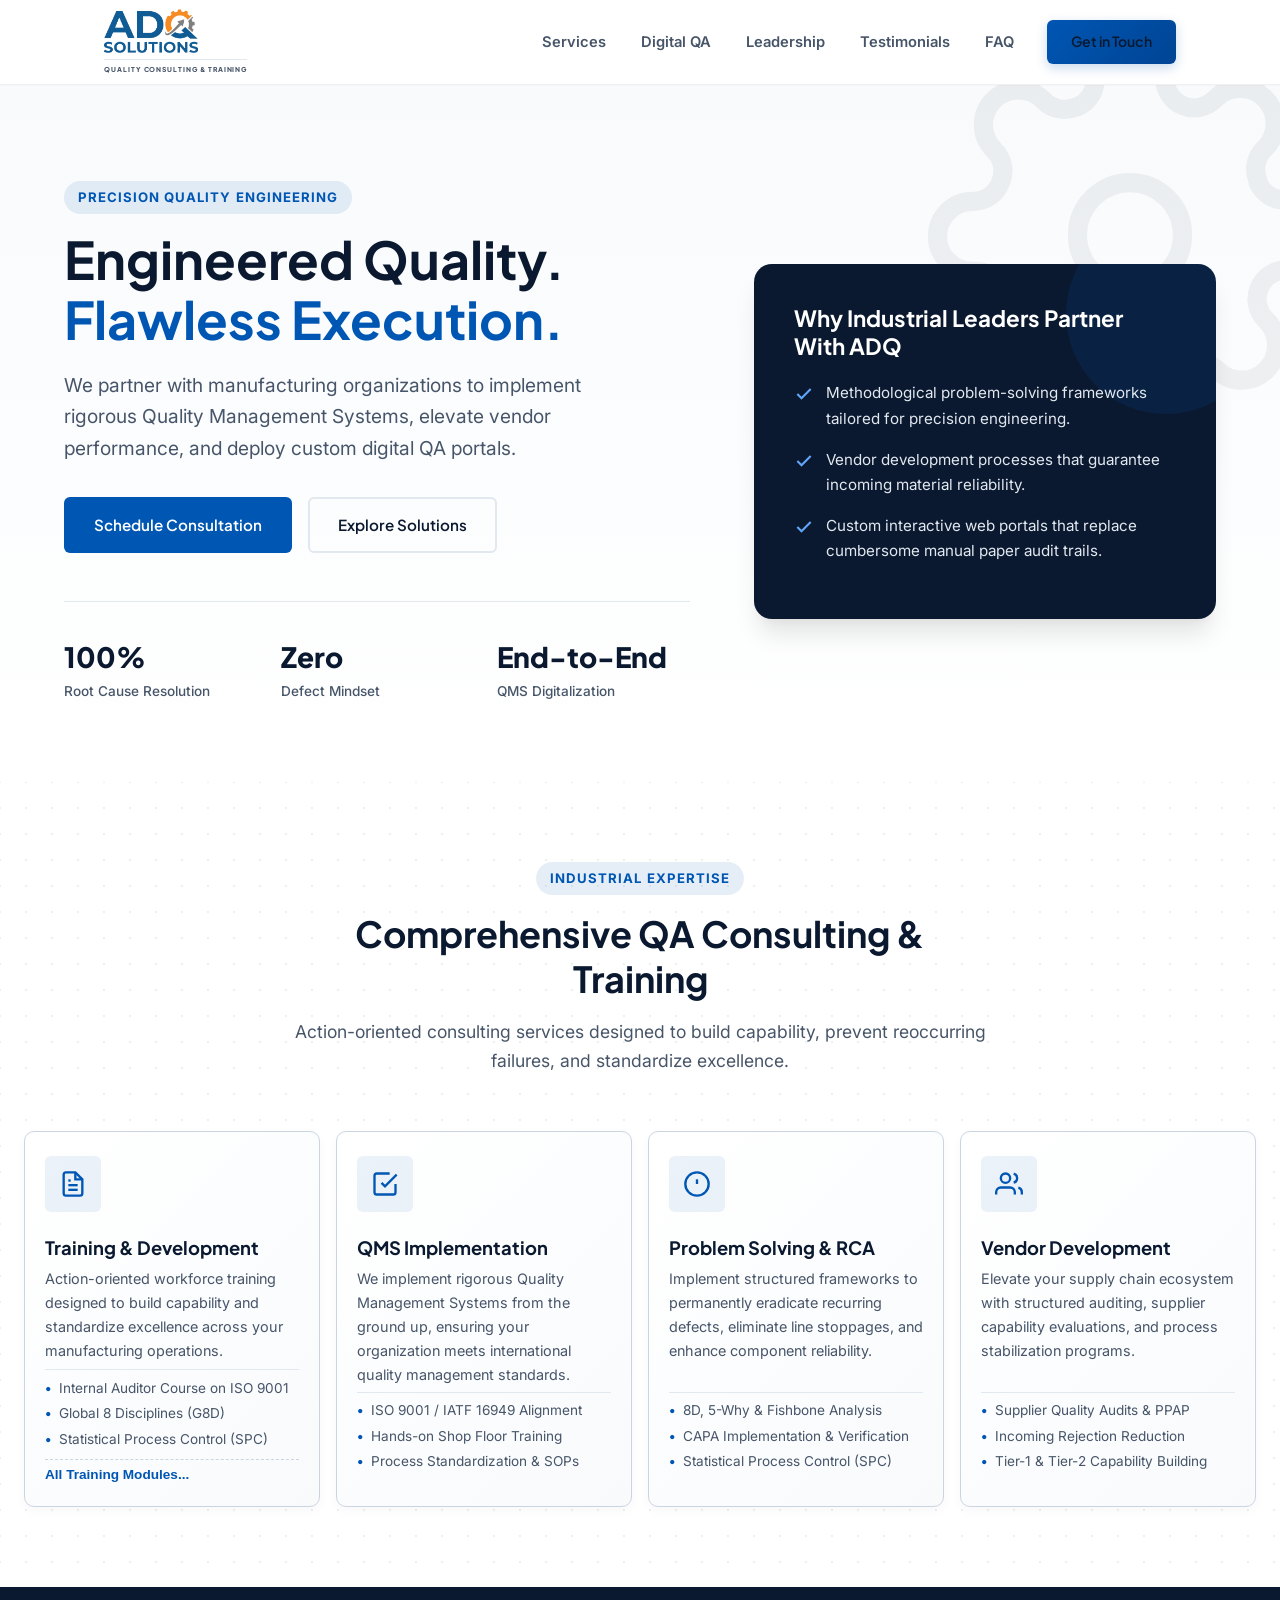
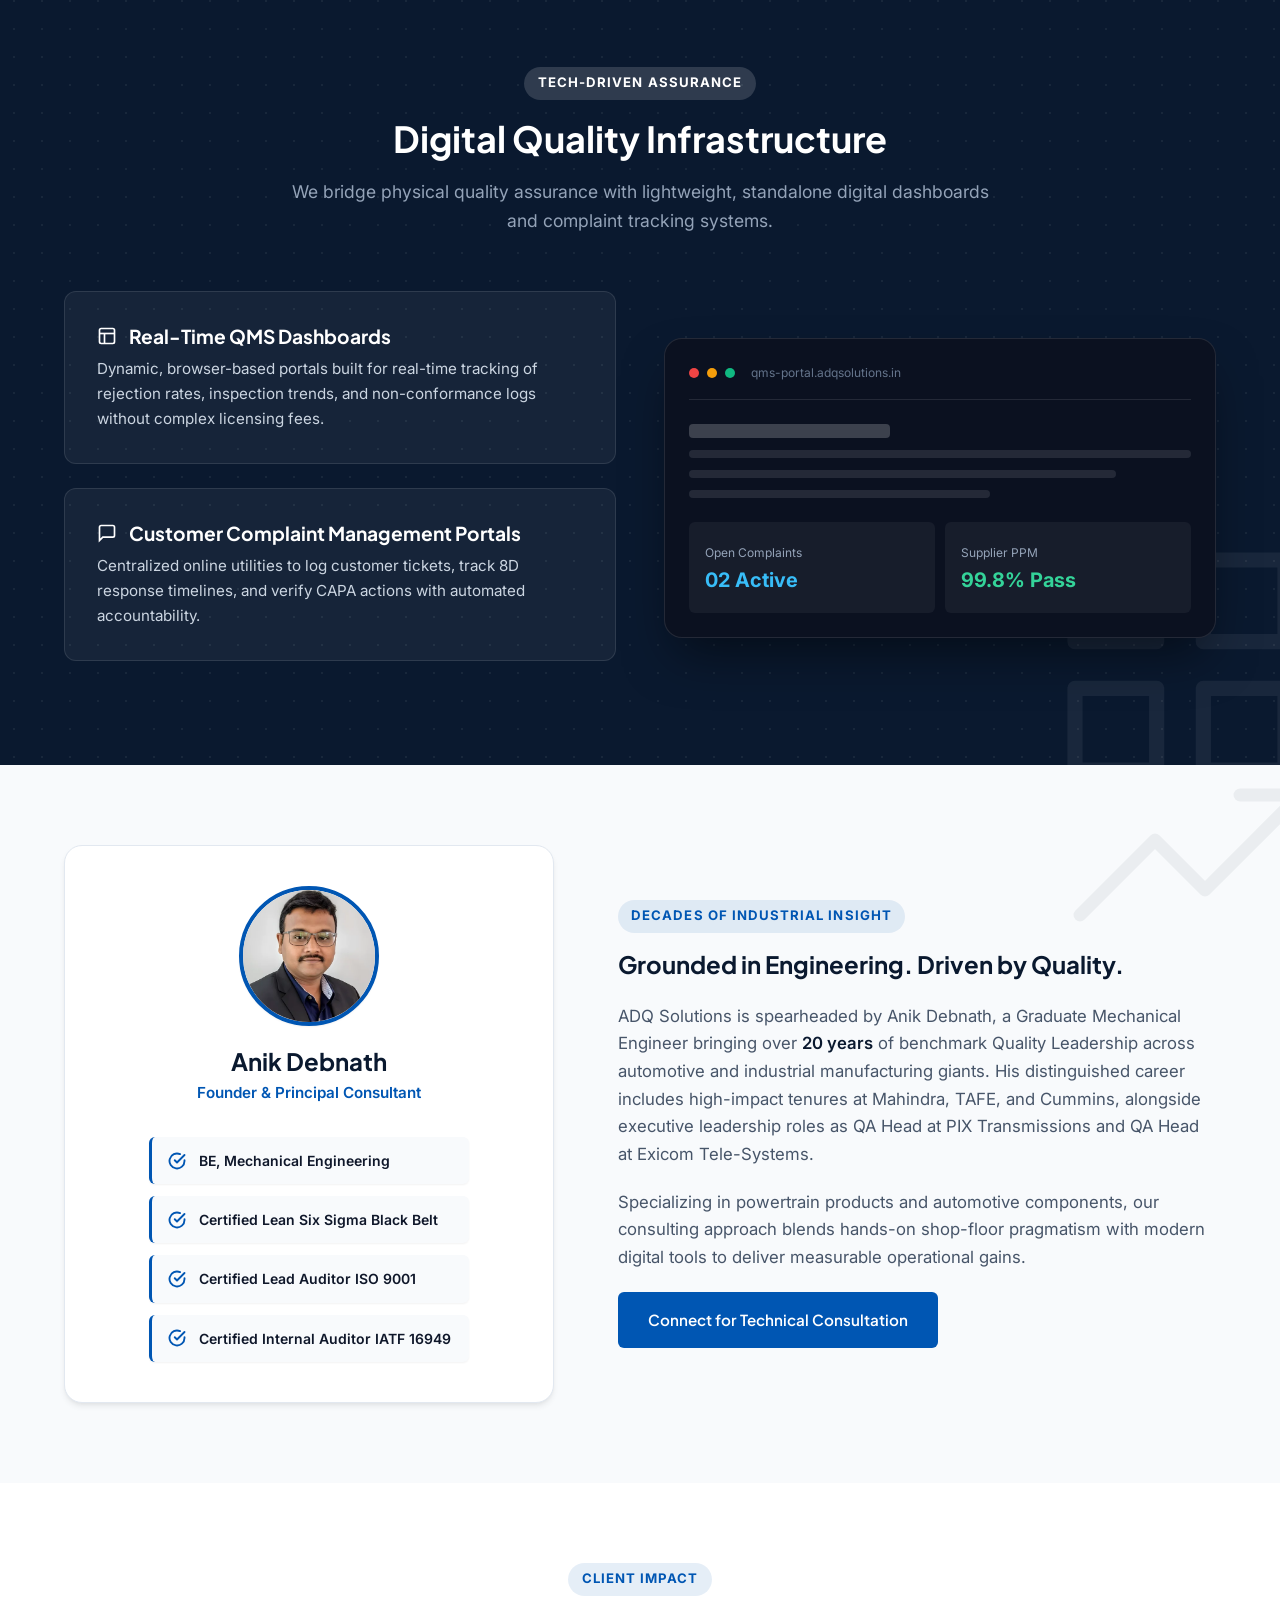
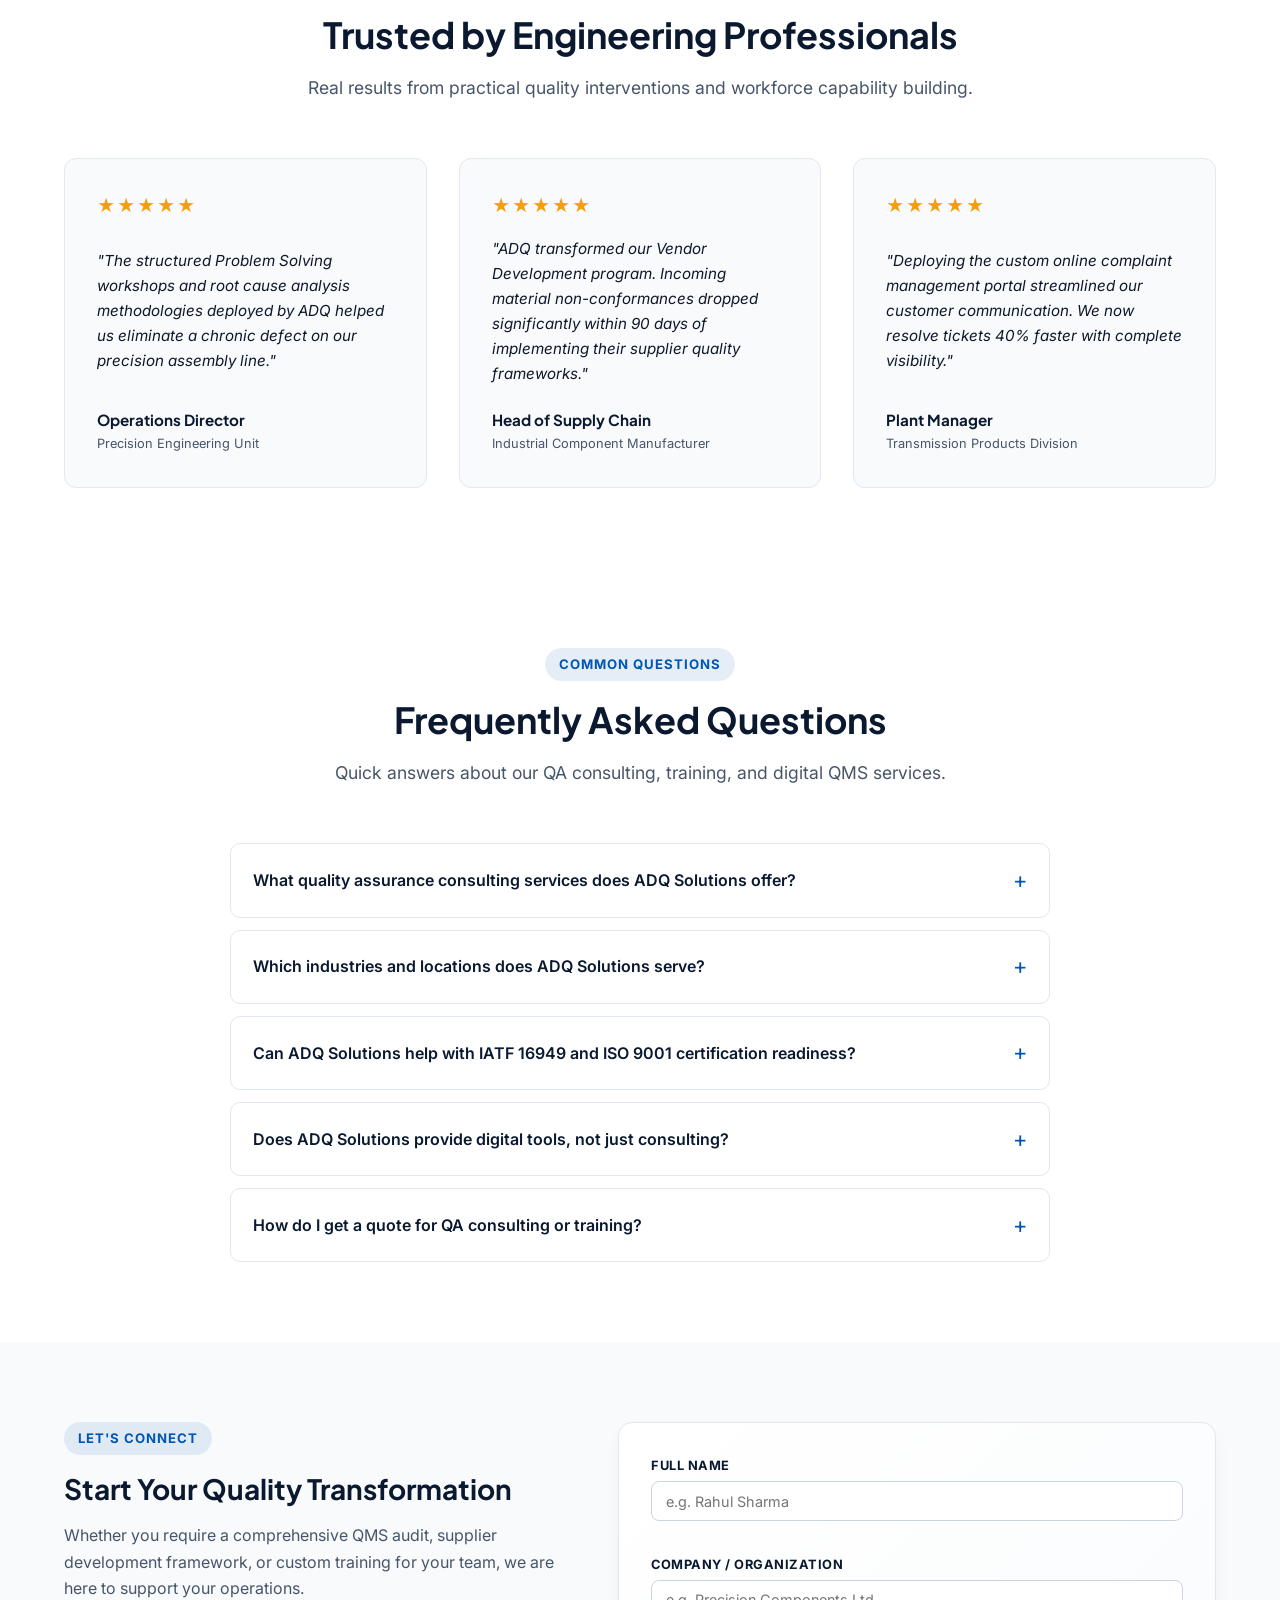
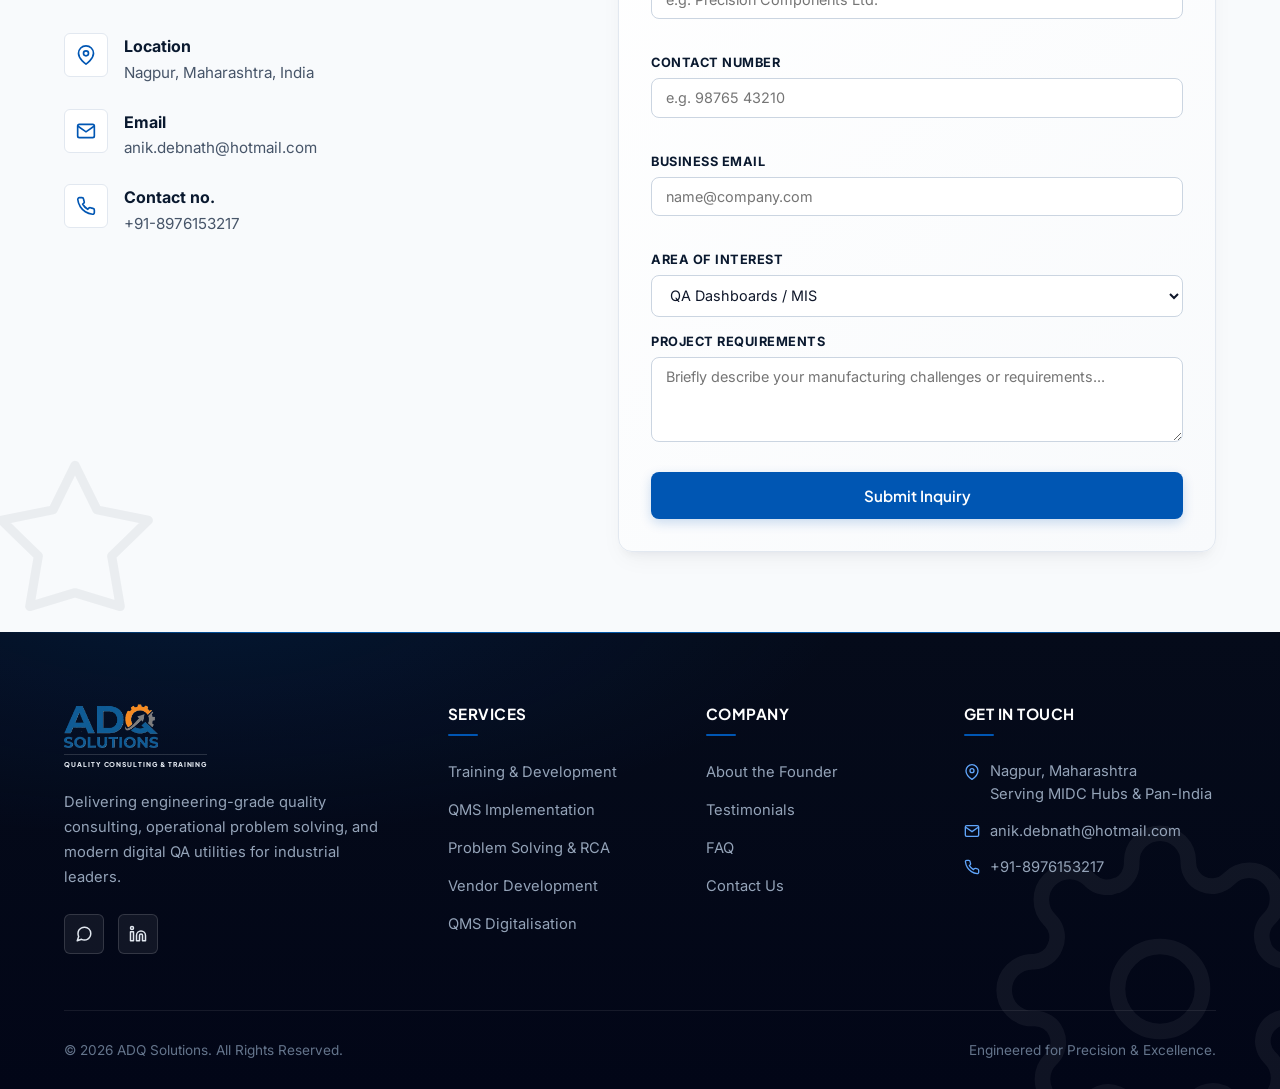
==== commit 8114a887: "training" ====
--- a/index.html
+++ b/index.html
@@ -305,14 +305,33 @@
     .modal-container {
       background: #FFFFFF;
       width: 100%;
-      max-width: 480px;
-      padding: 2rem;
+      max-width: 850px;
+      padding: 2rem 2.5rem;
       border-radius: 12px;
       box-shadow: 0 20px 25px -5px rgba(0, 0, 0, 0.2);
       position: relative;
       transform: translateY(20px);
       transition: transform 0.3s ease;
-    }
+      max-height: 90vh;
+      overflow-y: auto;
+    }
+    
+    /* Custom Scrollbar for Modal */
+    .modal-container::-webkit-scrollbar {
+      width: 8px;
+    }
+    .modal-container::-webkit-scrollbar-track {
+      background: #F1F5F9;
+      border-radius: 4px;
+    }
+    .modal-container::-webkit-scrollbar-thumb {
+      background: #CBD5E1;
+      border-radius: 4px;
+    }
+    .modal-container::-webkit-scrollbar-thumb:hover {
+      background: #94A3B8;
+    }
+
     .modal-overlay.active .modal-container {
       transform: translateY(0);
     }
@@ -320,38 +339,95 @@
       display: flex;
       justify-content: space-between;
       align-items: center;
-      margin-bottom: 1rem;
+      margin-bottom: 1.5rem;
       border-bottom: 1px solid #E2E8F0;
-      padding-bottom: 0.75rem;
+      padding-bottom: 1rem;
+      position: sticky;
+      top: 0;
+      background: #FFFFFF;
+      z-index: 10;
     }
     .modal-header h4 {
-      font-size: 1.2rem;
+      font-size: 1.35rem;
       color: var(--primary);
+      margin: 0;
     }
     .modal-close {
       background: none;
       border: none;
-      font-size: 1.5rem;
+      font-size: 1.75rem;
       cursor: pointer;
       color: var(--text-muted);
       line-height: 1;
+      transition: color 0.2s ease;
     }
     .modal-close:hover {
       color: var(--error);
     }
-    .modal-body ul {
+
+    /* Enhanced Aesthetically Professional Training Grid */
+    .modal-body .training-grid {
       list-style: none;
       padding: 0;
       margin: 0;
-    }
-    .modal-body li {
-      padding: 0.5rem 0.75rem;
-      margin-bottom: 0.35rem;
-      background: #F8FAFC;
-      border-radius: 6px;
-      font-size: 0.95rem;
-      color: var(--text-dark);
-      border-left: 3px solid var(--accent);
+      display: grid;
+      grid-template-columns: repeat(auto-fill, minmax(240px, 1fr));
+      gap: 1rem;
+      align-items: start;
+    }
+    
+    .modal-body .training-grid li {
+      padding: 1rem;
+      background: #FFFFFF;
+      border: 1px solid #E2E8F0;
+      border-radius: 8px;
+      border-left: 4px solid var(--accent);
+      box-shadow: 0 2px 5px rgba(0,0,0,0.02);
+      transition: all 0.3s cubic-bezier(0.4, 0, 0.2, 1);
+      cursor: pointer;
+      display: flex;
+      flex-direction: column;
+    }
+    
+    .modal-body .training-grid li:hover {
+      box-shadow: 0 10px 20px rgba(0, 86, 179, 0.08);
+      transform: translateY(-3px);
+      border-color: #CBD5E1;
+      border-left-color: #004494;
+    }
+    
+    .module-title {
+      font-weight: 600;
+      font-size: 0.9rem;
+      color: var(--primary);
+      display: flex;
+      align-items: flex-start;
+      gap: 0.5rem;
+      line-height: 1.3;
+    }
+    
+    .module-title svg {
+      flex-shrink: 0;
+      color: var(--accent);
+      margin-top: 0.1rem;
+      width: 16px;
+      height: 16px;
+    }
+    
+    .module-desc {
+      font-size: 0.8rem;
+      color: #64748B;
+      max-height: 0;
+      opacity: 0;
+      overflow: hidden;
+      transition: all 0.35s cubic-bezier(0.4, 0, 0.2, 1);
+      line-height: 1.5;
+    }
+    
+    .modal-body .training-grid li:hover .module-desc {
+      max-height: 150px;
+      opacity: 1;
+      margin-top: 0.75rem;
     }
 
     /* Compact & Visually Beautiful Customer Form Styling */
@@ -557,9 +633,9 @@
             <h3>Training &amp; Development</h3>
             <p>Action-oriented workforce training designed to build capability and standardize excellence across your manufacturing operations.</p>
             <ul>
-              <li>Global 8D (G8D) Problem Solving</li>
-              <li>IATF 16949 Internal Auditor</li>
-              <li>ISO 9001 Internal Auditor</li>
+              <li>Internal Auditor Course on ISO 9001</li>
+              <li>Global 8 Disciplines (G8D)</li>
+              <li>Statistical Process Control (SPC)</li>
             </ul>
             <button type="button" class="view-more-btn" id="openTrainingModal">All Training Modules...</button>
           </div>
@@ -618,17 +694,112 @@
           <button type="button" class="modal-close" id="closeTrainingModal" aria-label="Close modal">&times;</button>
         </div>
         <div class="modal-body">
-          <ul>
-            <li>5S</li>
-            <li>7QC Tools</li>
-            <li>APQP</li>
-            <li>Global 8D (G8D) Problem Solving</li>
-            <li>IATF 16949 Internal Auditor</li>
-            <li>ISO 9001 Internal Auditor</li>
-            <li>Kaizen</li>
-            <li>Quality Core Tools</li>
-            <li>QMS Basics</li>
-            <li>Statistical Process Control (SPC)</li>
+          <ul class="training-grid">
+            <li>
+              <div class="module-title">
+                <svg viewBox="0 0 24 24" fill="none" stroke="currentColor" stroke-width="2"><path d="M22 11.08V12a10 10 0 1 1-5.93-9.14"></path><polyline points="22 4 12 14.01 9 11.01"></polyline></svg>
+                Internal Auditor Course on ISO 9001
+              </div>
+              <div class="module-desc">Learn principles and practices of auditing Quality Management Systems against ISO 9001 requirements.</div>
+            </li>
+            <li>
+              <div class="module-title">
+                <svg viewBox="0 0 24 24" fill="none" stroke="currentColor" stroke-width="2"><path d="M22 11.08V12a10 10 0 1 1-5.93-9.14"></path><polyline points="22 4 12 14.01 9 11.01"></polyline></svg>
+                Internal Auditor Course on IATF16949
+              </div>
+              <div class="module-desc">Master automotive QMS auditing techniques aligned with IATF 16949 standards and customer-specific requirements.</div>
+            </li>
+            <li>
+              <div class="module-title">
+                <svg viewBox="0 0 24 24" fill="none" stroke="currentColor" stroke-width="2"><path d="M22 11.08V12a10 10 0 1 1-5.93-9.14"></path><polyline points="22 4 12 14.01 9 11.01"></polyline></svg>
+                Internal Auditor Course on ISO 14001
+              </div>
+              <div class="module-desc">Develop specialized skills to evaluate and audit Environmental Management Systems for sustainable compliance.</div>
+            </li>
+            <li>
+              <div class="module-title">
+                <svg viewBox="0 0 24 24" fill="none" stroke="currentColor" stroke-width="2"><path d="M22 11.08V12a10 10 0 1 1-5.93-9.14"></path><polyline points="22 4 12 14.01 9 11.01"></polyline></svg>
+                Internal Auditor Course on ISO45001
+              </div>
+              <div class="module-desc">Understand how to effectively audit Occupational Health and Safety management systems.</div>
+            </li>
+            <li>
+              <div class="module-title">
+                <svg viewBox="0 0 24 24" fill="none" stroke="currentColor" stroke-width="2"><path d="M22 11.08V12a10 10 0 1 1-5.93-9.14"></path><polyline points="22 4 12 14.01 9 11.01"></polyline></svg>
+                Internal Auditor Course on ISO50001
+              </div>
+              <div class="module-desc">Learn frameworks for auditing Energy Management Systems to drive process and energy efficiency.</div>
+            </li>
+            <li>
+              <div class="module-title">
+                <svg viewBox="0 0 24 24" fill="none" stroke="currentColor" stroke-width="2"><path d="M22 11.08V12a10 10 0 1 1-5.93-9.14"></path><polyline points="22 4 12 14.01 9 11.01"></polyline></svg>
+                Advanced Product Quality Planning (APQP)
+              </div>
+              <div class="module-desc">A structured method for defining and establishing the necessary steps to ensure a product satisfies the customer.</div>
+            </li>
+            <li>
+              <div class="module-title">
+                <svg viewBox="0 0 24 24" fill="none" stroke="currentColor" stroke-width="2"><path d="M22 11.08V12a10 10 0 1 1-5.93-9.14"></path><polyline points="22 4 12 14.01 9 11.01"></polyline></svg>
+                Production Part Approval Process (PPAP)
+              </div>
+              <div class="module-desc">Standardized risk-mitigation process to ensure suppliers understand all customer engineering design records and specifications.</div>
+            </li>
+            <li>
+              <div class="module-title">
+                <svg viewBox="0 0 24 24" fill="none" stroke="currentColor" stroke-width="2"><path d="M22 11.08V12a10 10 0 1 1-5.93-9.14"></path><polyline points="22 4 12 14.01 9 11.01"></polyline></svg>
+                Failure Modes and Effects Analysis (FMEA)
+              </div>
+              <div class="module-desc">A systematic, proactive method for evaluating a process to identify where and how it might fail.</div>
+            </li>
+            <li>
+              <div class="module-title">
+                <svg viewBox="0 0 24 24" fill="none" stroke="currentColor" stroke-width="2"><path d="M22 11.08V12a10 10 0 1 1-5.93-9.14"></path><polyline points="22 4 12 14.01 9 11.01"></polyline></svg>
+                Statistical Process Control (SPC)
+              </div>
+              <div class="module-desc">Use statistical techniques to control a process or production method, reducing variation and increasing efficiency.</div>
+            </li>
+            <li>
+              <div class="module-title">
+                <svg viewBox="0 0 24 24" fill="none" stroke="currentColor" stroke-width="2"><path d="M22 11.08V12a10 10 0 1 1-5.93-9.14"></path><polyline points="22 4 12 14.01 9 11.01"></polyline></svg>
+                Measurement System Analysis (MSA)
+              </div>
+              <div class="module-desc">Mathematical method of determining the amount of variation that exists within a specific measurement process.</div>
+            </li>
+            <li>
+              <div class="module-title">
+                <svg viewBox="0 0 24 24" fill="none" stroke="currentColor" stroke-width="2"><path d="M22 11.08V12a10 10 0 1 1-5.93-9.14"></path><polyline points="22 4 12 14.01 9 11.01"></polyline></svg>
+                Manufacturing Process Audit
+              </div>
+              <div class="module-desc">A deep dive into evaluating shop-floor manufacturing processes for efficiency, compliance, and defect prevention.</div>
+            </li>
+            <li>
+              <div class="module-title">
+                <svg viewBox="0 0 24 24" fill="none" stroke="currentColor" stroke-width="2"><path d="M22 11.08V12a10 10 0 1 1-5.93-9.14"></path><polyline points="22 4 12 14.01 9 11.01"></polyline></svg>
+                Problem Solving Techniques
+              </div>
+              <div class="module-desc">Master essential analytical frameworks like 5-Why and Fishbone to identify root causes and implement lasting solutions.</div>
+            </li>
+            <li>
+              <div class="module-title">
+                <svg viewBox="0 0 24 24" fill="none" stroke="currentColor" stroke-width="2"><path d="M22 11.08V12a10 10 0 1 1-5.93-9.14"></path><polyline points="22 4 12 14.01 9 11.01"></polyline></svg>
+                Global 8 Disciplines (G8D)
+              </div>
+              <div class="module-desc">A comprehensive, structured problem-solving methodology used heavily by engineers to isolate and permanently correct recurring defects.</div>
+            </li>
+            <li>
+              <div class="module-title">
+                <svg viewBox="0 0 24 24" fill="none" stroke="currentColor" stroke-width="2"><path d="M22 11.08V12a10 10 0 1 1-5.93-9.14"></path><polyline points="22 4 12 14.01 9 11.01"></polyline></svg>
+                7 QC Tools – Basic/ Old
+              </div>
+              <div class="module-desc">Fundamental graphical techniques (e.g., Pareto, Histograms, Check Sheets) critical for troubleshooting quality-related issues.</div>
+            </li>
+            <li>
+              <div class="module-title">
+                <svg viewBox="0 0 24 24" fill="none" stroke="currentColor" stroke-width="2"><path d="M22 11.08V12a10 10 0 1 1-5.93-9.14"></path><polyline points="22 4 12 14.01 9 11.01"></polyline></svg>
+                7 QC Tools – New
+              </div>
+              <div class="module-desc">Advanced management and planning tools used to organize subjective data, structure conceptual ideas, and solve complex problems.</div>
+            </li>
           </ul>
         </div>
       </div>
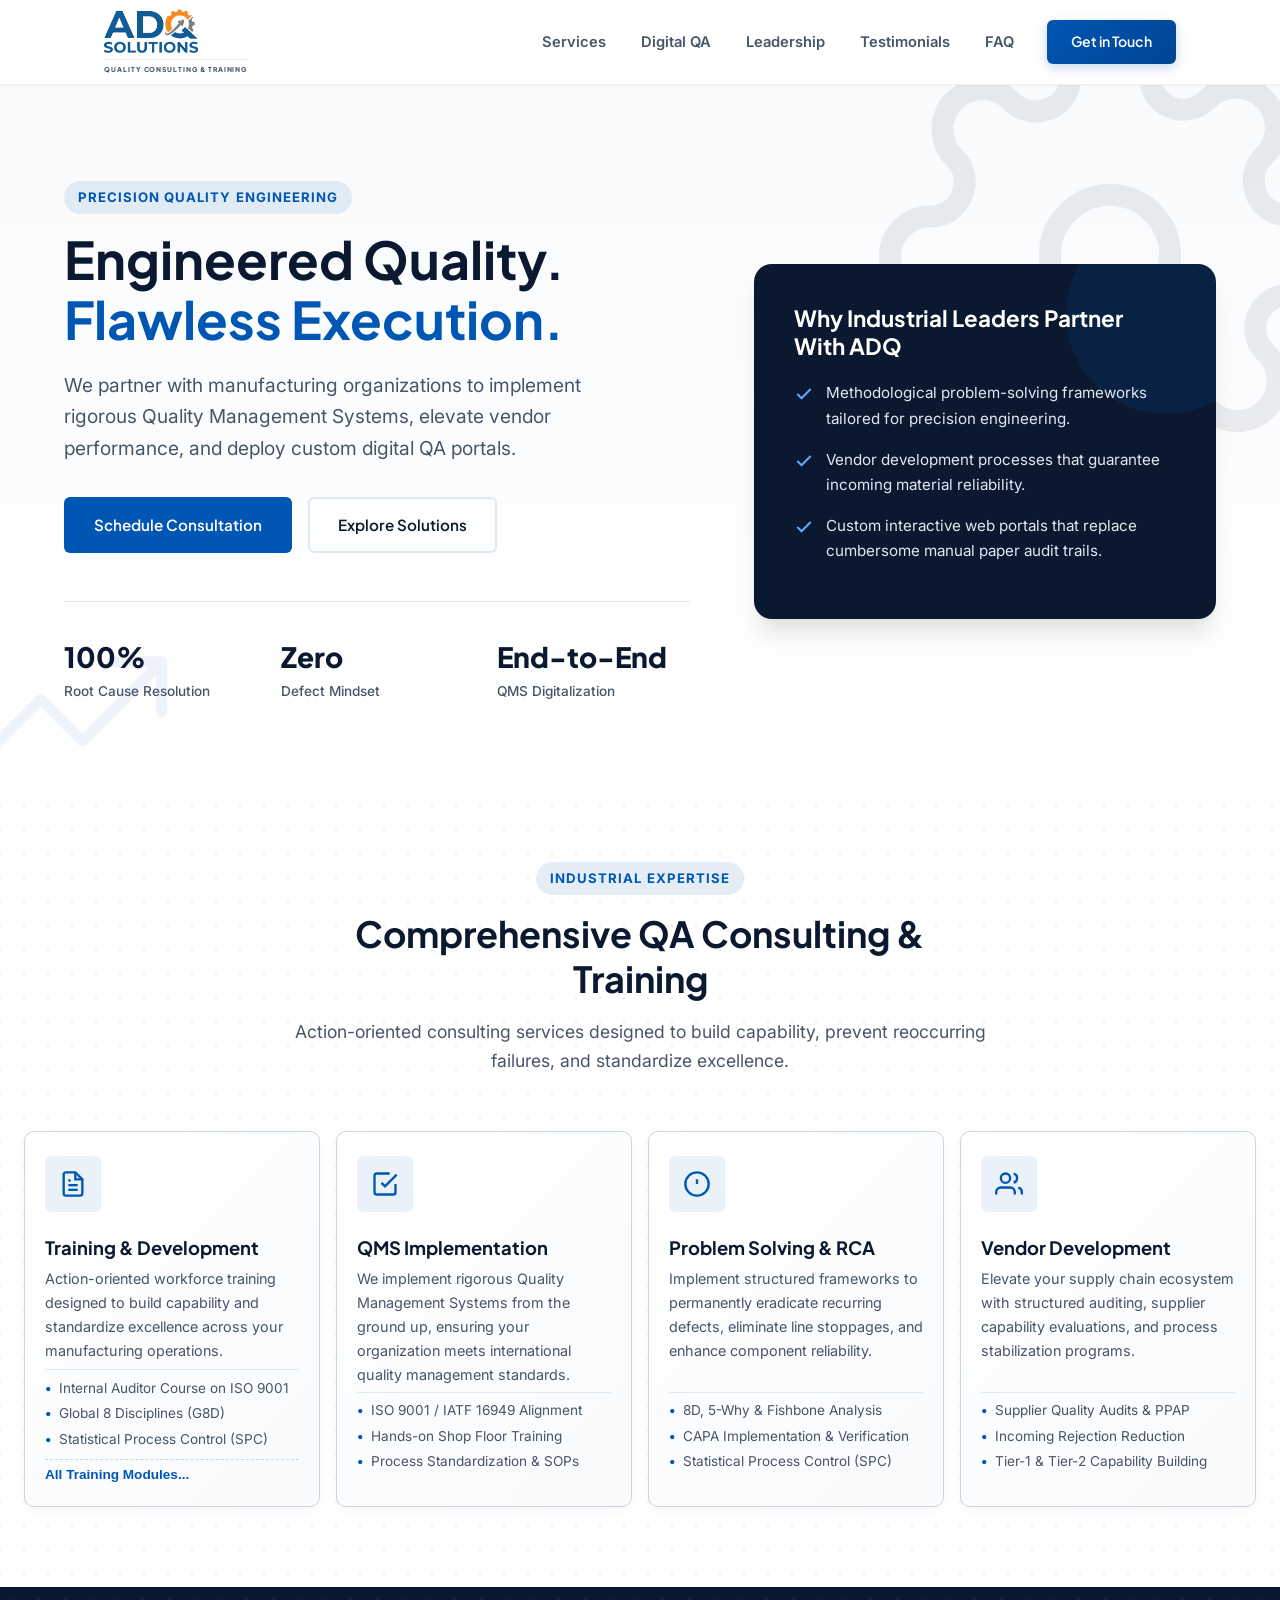
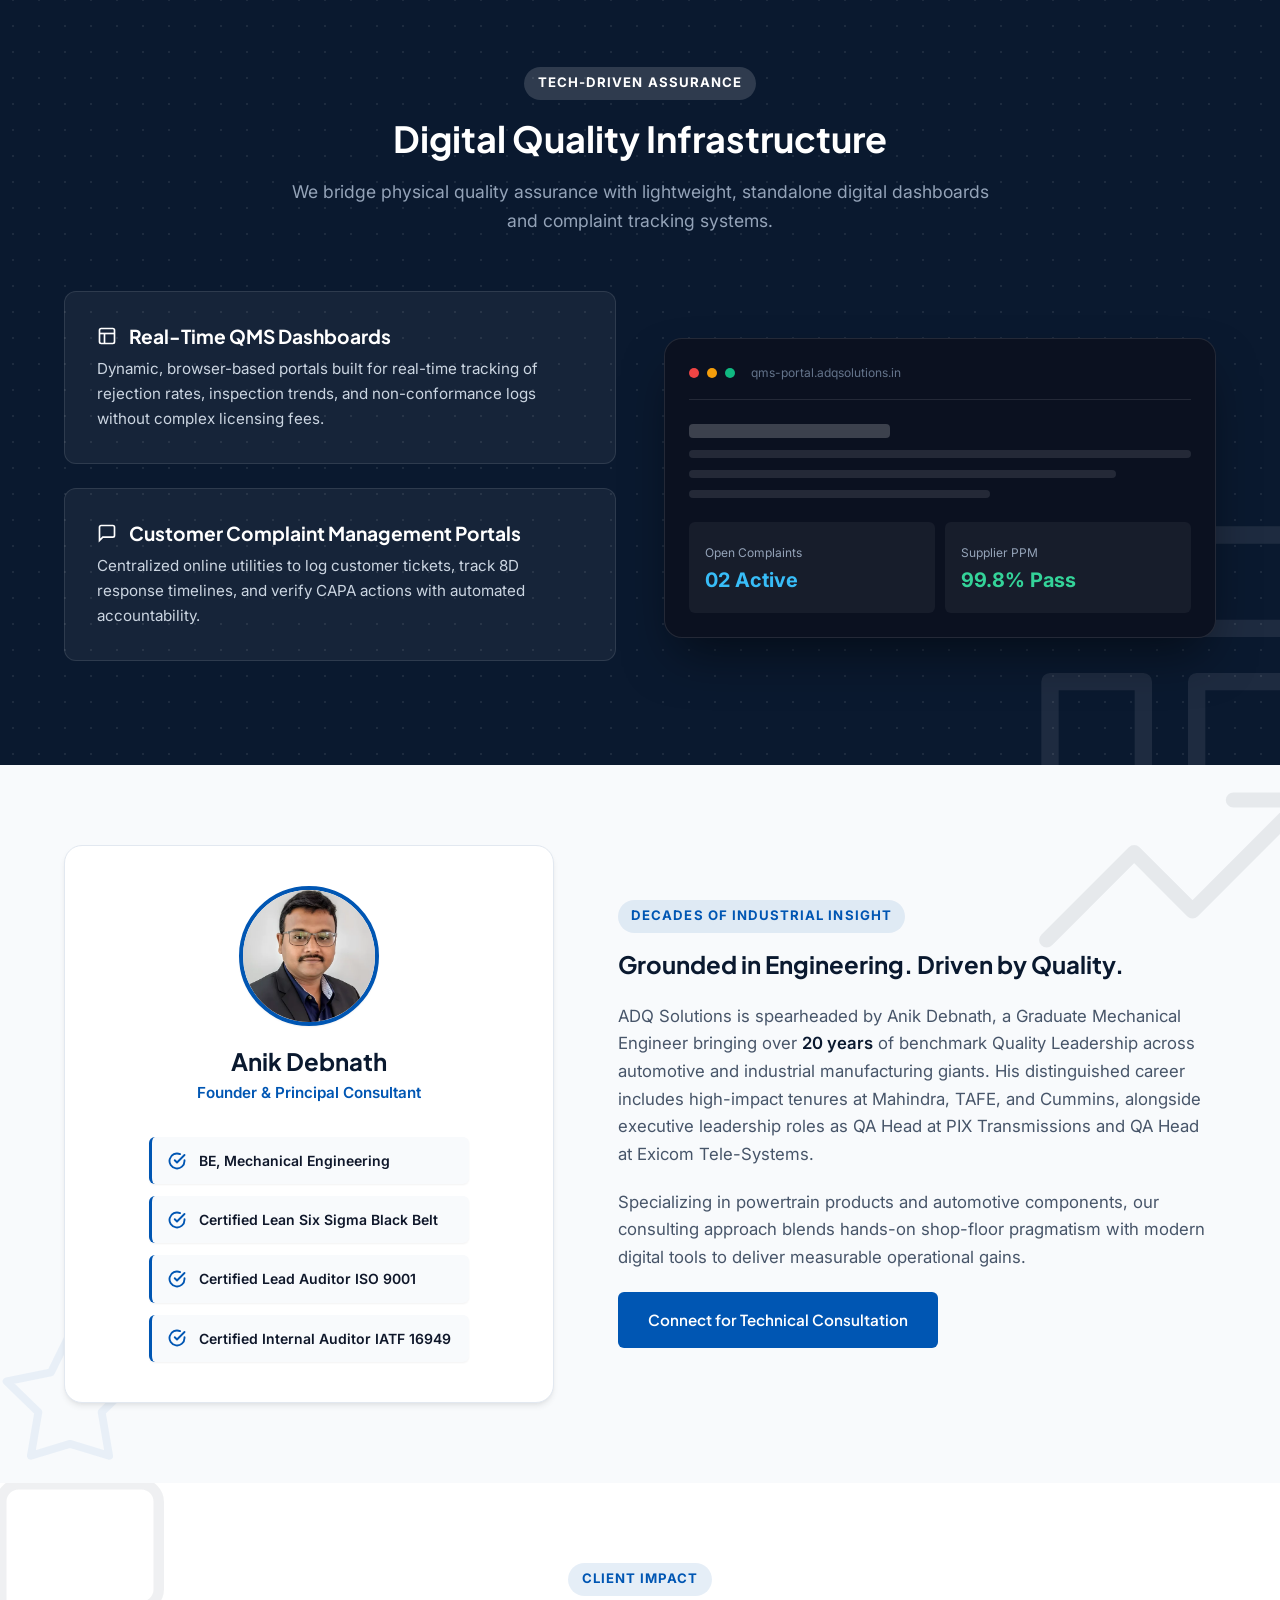
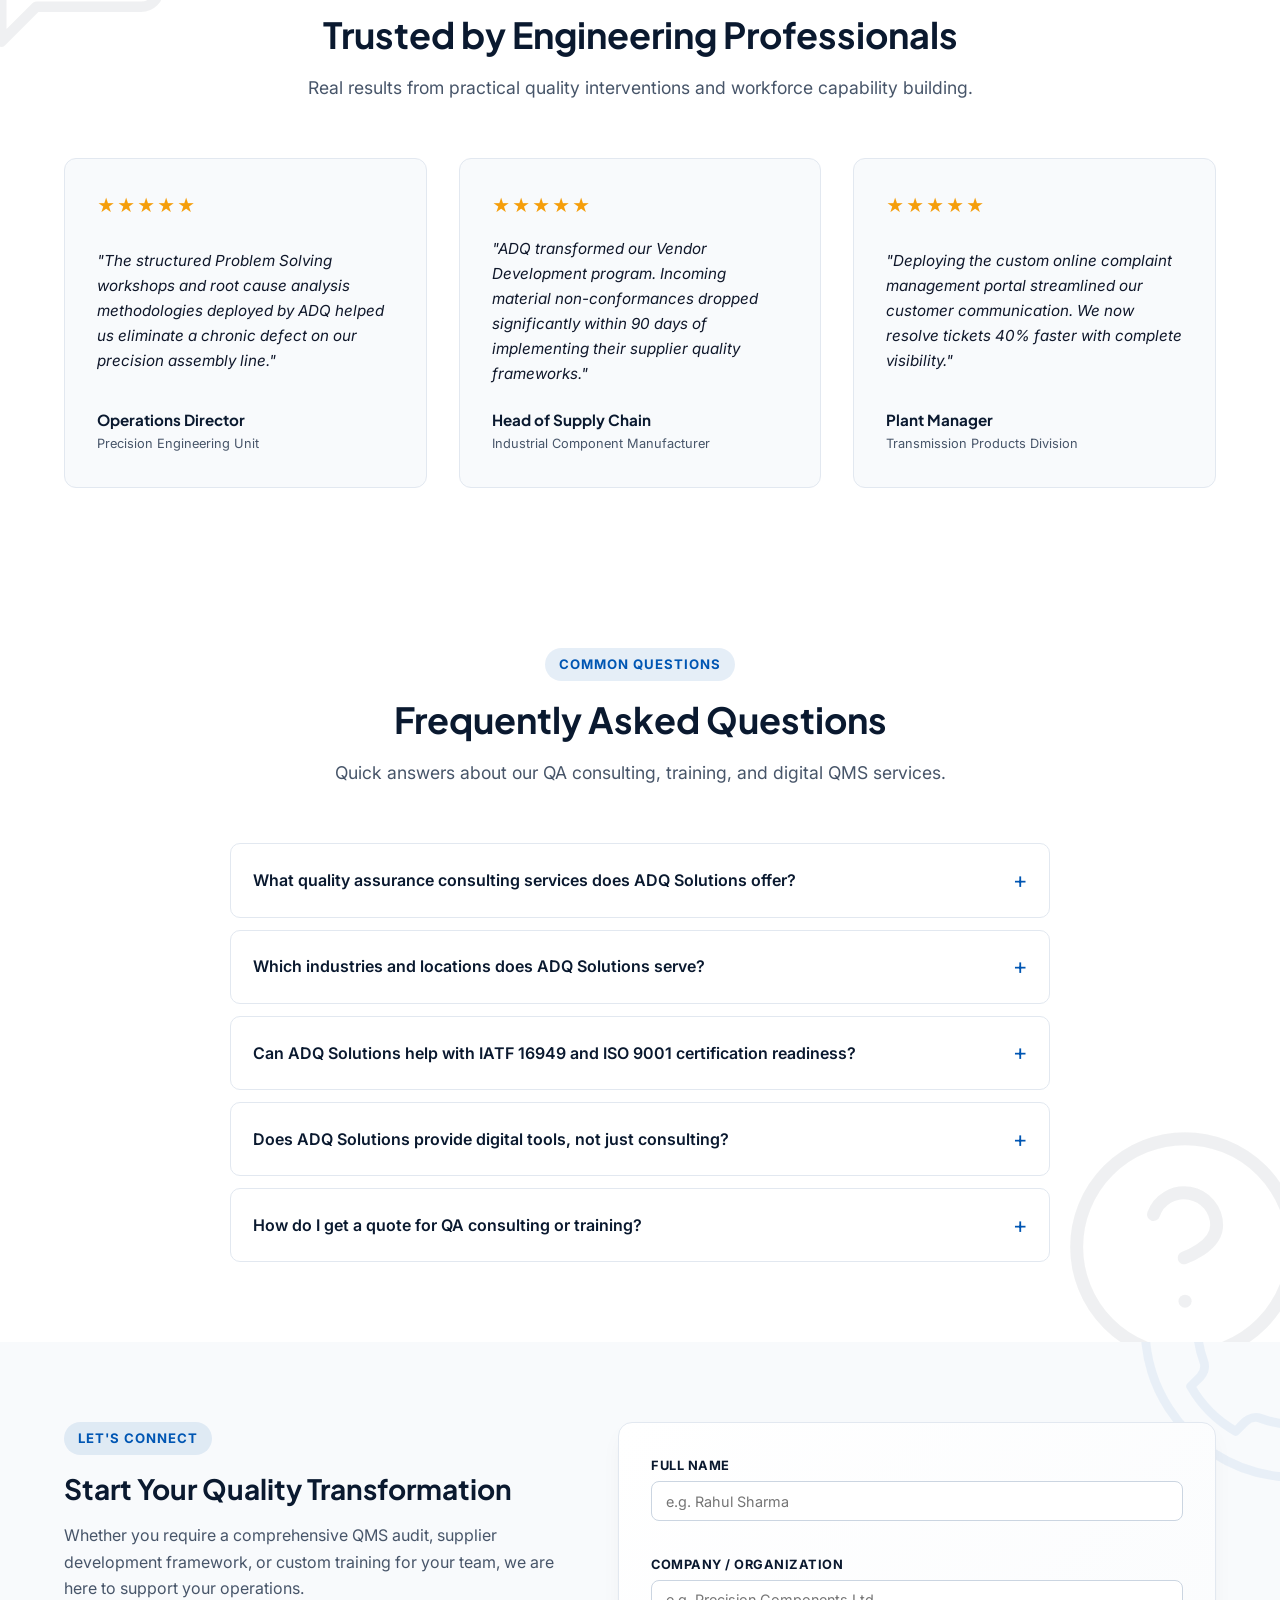
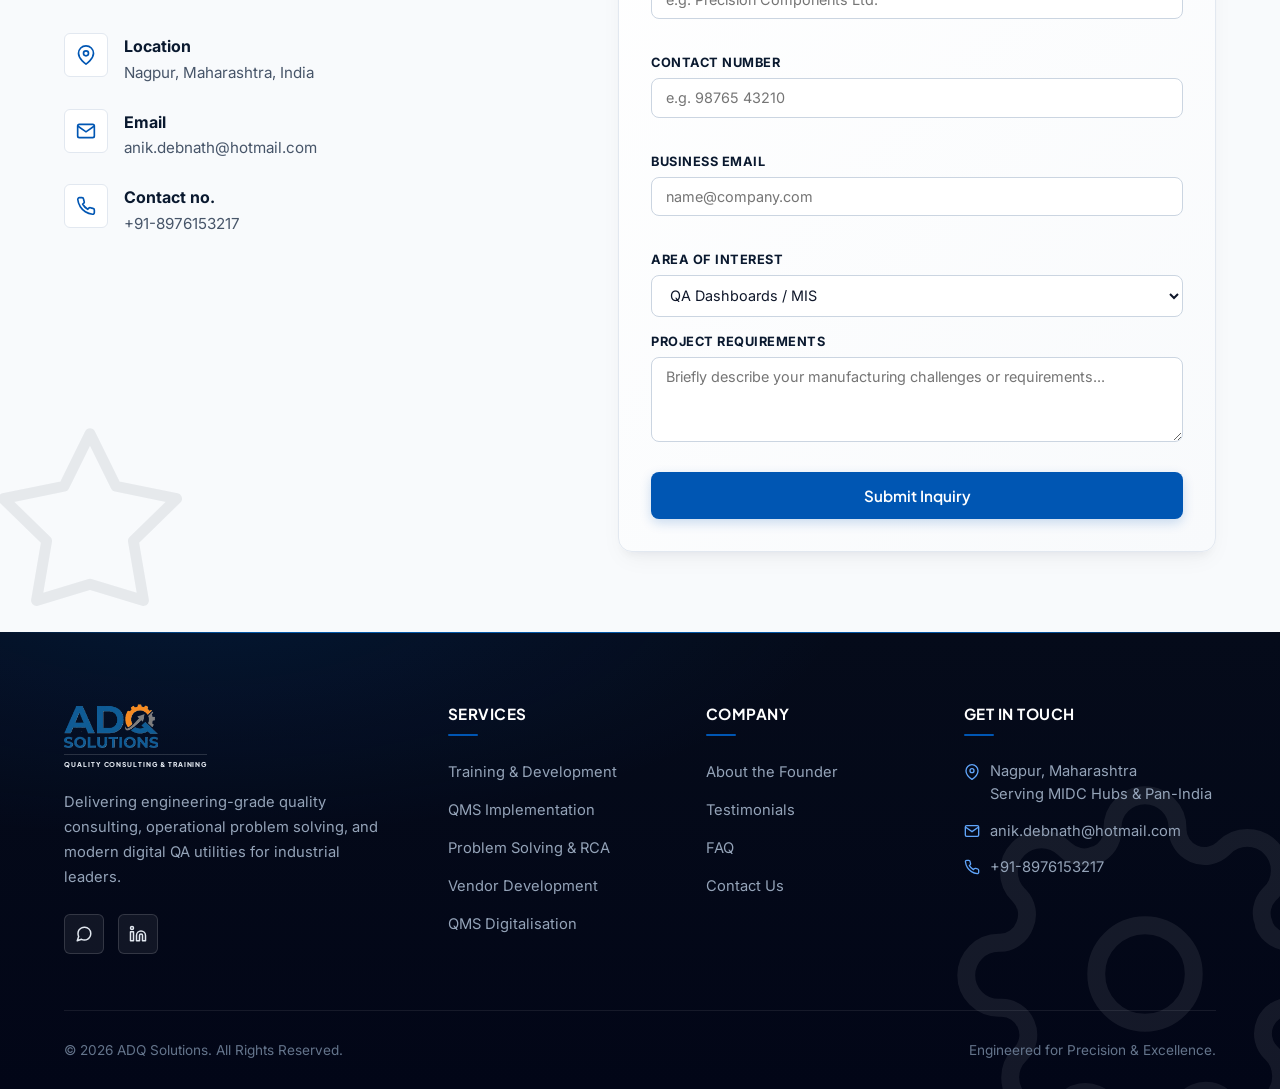
==== commit 500cdb62: "watermarks" ====
--- a/index.html
+++ b/index.html
@@ -526,6 +526,30 @@
       font-size: 0.95rem;
       line-height: 1.6;
     }
+
+    /* FAQ section watermark */
+    .faq {
+      position: relative;
+      overflow: hidden;
+    }
+    .faq::before {
+      content: '';
+      position: absolute;
+      bottom: -35px;
+      right: -35px;
+      width: 260px;
+      height: 260px;
+      background-image: url("data:image/svg+xml,%3Csvg%20xmlns%3D%22http%3A//www.w3.org/2000/svg%22%20viewBox%3D%220%200%2024%2024%22%20fill%3D%22none%22%20stroke%3D%22%230A192F%22%20stroke-width%3D%221.2%22%20stroke-linecap%3D%22round%22%20stroke-linejoin%3D%22round%22%3E%3Ccircle%20cx%3D%2212%22%20cy%3D%2212%22%20r%3D%2210%22/%3E%3Cpath%20d%3D%22M9.09%209a3%203%200%20015.83%201c0%202-3%203-3%203%22/%3E%3Cline%20x1%3D%2212%22%20y1%3D%2217%22%20x2%3D%2212.01%22%20y2%3D%2217%22/%3E%3C/svg%3E");
+      background-repeat: no-repeat;
+      background-size: contain;
+      opacity: 0.06;
+      pointer-events: none;
+      z-index: 0;
+    }
+    .faq .container {
+      position: relative;
+      z-index: 1;
+    }
   </style>
 </head>
 <body>
--- a/style.css
+++ b/style.css
@@ -277,8 +277,8 @@
   transition: transform 0.25s ease;
 }
 
-.nav-links a:hover,
-.nav-links a[aria-current="page"] {
+.nav-links a:hover:not(.nav-cta),
+.nav-links a[aria-current="page"]:not(.nav-cta) {
   color: var(--primary);
 }
 
@@ -304,6 +304,7 @@
 }
 
 .nav-cta:hover {
+  color: #FFF;
   transform: translateY(-2px);
   box-shadow: 0 10px 20px -4px rgba(0, 86, 179, 0.38);
 }
@@ -356,14 +357,29 @@
 .hero::before {
   content: '';
   position: absolute;
-  top: -60px;
-  right: -60px;
-  width: 420px;
-  height: 420px;
+  top: -70px;
+  right: -70px;
+  width: 480px;
+  height: 480px;
   background-image: url("data:image/svg+xml,%3Csvg%20xmlns%3D%22http%3A//www.w3.org/2000/svg%22%20viewBox%3D%220%200%2024%2024%22%20fill%3D%22none%22%20stroke%3D%22%230A192F%22%20stroke-width%3D%221.1%22%20stroke-linecap%3D%22round%22%20stroke-linejoin%3D%22round%22%3E%3Cpath%20d%3D%22M12%2015a3%203%200%20100-6%203%203%200%20000%206z%22/%3E%3Cpath%20d%3D%22M19.4%2015a1.65%201.65%200%2000.33%201.82l.06.06a2%202%200%2011-2.83%202.83l-.06-.06a1.65%201.65%200%2000-1.82-.33%201.65%201.65%200%2000-1%201.51V21a2%202%200%2011-4%200v-.09A1.65%201.65%200%20009%2019.4a1.65%201.65%200%2000-1.82.33l-.06.06a2%202%200%2011-2.83-2.83l.06-.06a1.65%201.65%200%2000.33-1.82%201.65%201.65%200%2000-1.51-1H3a2%202%200%20110-4h.09A1.65%201.65%200%20004.6%209a1.65%201.65%200%2000-.33-1.82l-.06-.06a2%202%200%20112.83-2.83l.06.06a1.65%201.65%200%20001.82.33H9a1.65%201.65%200%20001-1.51V3a2%202%200%20114%200v.09a1.65%201.65%200%20001%201.51%201.65%201.65%200%20001.82-.33l.06-.06a2%202%200%20112.83%202.83l-.06.06a1.65%201.65%200%2000-.33%201.82V9a1.65%201.65%200%20001.51%201H21a2%202%200%20110%204h-.09a1.65%201.65%200%2000-1.51%201z%22/%3E%3C/svg%3E");
   background-repeat: no-repeat;
   background-size: contain;
-  opacity: 0.05;
+  opacity: 0.07;
+  pointer-events: none;
+  z-index: 0;
+}
+
+.hero::after {
+  content: '';
+  position: absolute;
+  bottom: -30px;
+  left: -30px;
+  width: 200px;
+  height: 200px;
+  background-image: url("data:image/svg+xml,%3Csvg%20xmlns%3D%22http%3A//www.w3.org/2000/svg%22%20viewBox%3D%220%200%2024%2024%22%20fill%3D%22none%22%20stroke%3D%22%230056B3%22%20stroke-width%3D%221.3%22%20stroke-linecap%3D%22round%22%20stroke-linejoin%3D%22round%22%3E%3Cpolyline%20points%3D%2223%206%2013.5%2015.5%208.5%2010.5%201%2018%22/%3E%3Cpolyline%20points%3D%2217%206%2023%206%2023%2012%22/%3E%3C/svg%3E");
+  background-repeat: no-repeat;
+  background-size: contain;
+  opacity: 0.06;
   pointer-events: none;
   z-index: 0;
 }
@@ -481,9 +497,9 @@
 ------------------------------------------------------------- */
 .services {
   background-color: var(--bg-white);
-  background-image: radial-gradient(circle, rgba(10, 25, 47, 0.07) 1px, transparent 1px);
-  background-size: 26px 26px;
-  background-position: -13px -13px;
+  background-image: radial-gradient(circle, rgba(10, 25, 47, 0.09) 1.2px, transparent 1.2px);
+  background-size: 24px 24px;
+  background-position: -12px -12px;
   position: relative;
 }
 
@@ -568,14 +584,14 @@
 .digital-solutions::before {
   content: '';
   position: absolute;
-  bottom: -40px;
-  right: -40px;
-  width: 280px;
-  height: 280px;
+  bottom: -50px;
+  right: -50px;
+  width: 320px;
+  height: 320px;
   background-image: url("data:image/svg+xml,%3Csvg%20xmlns%3D%22http%3A//www.w3.org/2000/svg%22%20viewBox%3D%220%200%2024%2024%22%20fill%3D%22none%22%20stroke%3D%22%23FFFFFF%22%20stroke-width%3D%221.3%22%20stroke-linecap%3D%22round%22%20stroke-linejoin%3D%22round%22%3E%3Crect%20x%3D%223%22%20y%3D%223%22%20width%3D%227%22%20height%3D%227%22/%3E%3Crect%20x%3D%2214%22%20y%3D%223%22%20width%3D%227%22%20height%3D%227%22/%3E%3Crect%20x%3D%2214%22%20y%3D%2214%22%20width%3D%227%22%20height%3D%227%22/%3E%3Crect%20x%3D%223%22%20y%3D%2214%22%20width%3D%227%22%20height%3D%227%22/%3E%3C/svg%3E");
   background-repeat: no-repeat;
   background-size: contain;
-  opacity: 0.06;
+  opacity: 0.08;
   pointer-events: none;
   z-index: 0;
 }
@@ -587,8 +603,8 @@
   left: 0;
   right: 0;
   bottom: 0;
-  background-image: radial-gradient(circle, rgba(255, 255, 255, 0.06) 1px, transparent 1px);
-  background-size: 28px 28px;
+  background-image: radial-gradient(circle, rgba(255, 255, 255, 0.08) 1.2px, transparent 1.2px);
+  background-size: 26px 26px;
   pointer-events: none;
   z-index: 0;
 }
@@ -684,14 +700,29 @@
 .founder::before {
   content: '';
   position: absolute;
-  top: -30px;
-  right: -30px;
-  width: 240px;
-  height: 240px;
+  top: -35px;
+  right: -35px;
+  width: 280px;
+  height: 280px;
   background-image: url("data:image/svg+xml,%3Csvg%20xmlns%3D%22http%3A//www.w3.org/2000/svg%22%20viewBox%3D%220%200%2024%2024%22%20fill%3D%22none%22%20stroke%3D%22%230A192F%22%20stroke-width%3D%221.3%22%20stroke-linecap%3D%22round%22%20stroke-linejoin%3D%22round%22%3E%3Cpolyline%20points%3D%2223%206%2013.5%2015.5%208.5%2010.5%201%2018%22/%3E%3Cpolyline%20points%3D%2217%206%2023%206%2023%2012%22/%3E%3C/svg%3E");
   background-repeat: no-repeat;
   background-size: contain;
-  opacity: 0.05;
+  opacity: 0.07;
+  pointer-events: none;
+  z-index: 0;
+}
+
+.founder::after {
+  content: '';
+  position: absolute;
+  bottom: -25px;
+  left: -25px;
+  width: 190px;
+  height: 190px;
+  background-image: url("data:image/svg+xml,%3Csvg%20xmlns%3D%22http%3A//www.w3.org/2000/svg%22%20viewBox%3D%220%200%2024%2024%22%20fill%3D%22none%22%20stroke%3D%22%230056B3%22%20stroke-width%3D%221%22%20stroke-linecap%3D%22round%22%20stroke-linejoin%3D%22round%22%3E%3Cpath%20d%3D%22M12%202l2.4%204.86L20%208l-4%203.9.94%205.5L12%2015.9%207.06%2017.4%208%2011.9%204%208l5.6-1.14L12%202z%22/%3E%3C/svg%3E");
+  background-repeat: no-repeat;
+  background-size: contain;
+  opacity: 0.06;
   pointer-events: none;
   z-index: 0;
 }
@@ -799,6 +830,28 @@
 ------------------------------------------------------------- */
 .testimonials {
   background-color: var(--bg-white);
+  position: relative;
+  overflow: hidden;
+}
+
+.testimonials::before {
+  content: '';
+  position: absolute;
+  top: -25px;
+  left: -25px;
+  width: 210px;
+  height: 210px;
+  background-image: url("data:image/svg+xml,%3Csvg%20xmlns%3D%22http%3A//www.w3.org/2000/svg%22%20viewBox%3D%220%200%2024%2024%22%20fill%3D%22none%22%20stroke%3D%22%230A192F%22%20stroke-width%3D%221.2%22%20stroke-linecap%3D%22round%22%20stroke-linejoin%3D%22round%22%3E%3Cpath%20d%3D%22M21%2015a2%202%200%2001-2%202H7l-4%204V5a2%202%200%20012-2h14a2%202%200%20012%202z%22/%3E%3C/svg%3E");
+  background-repeat: no-repeat;
+  background-size: contain;
+  opacity: 0.06;
+  pointer-events: none;
+  z-index: 0;
+}
+
+.testimonials .container {
+  position: relative;
+  z-index: 1;
 }
 
 .testimonial-grid {
@@ -859,14 +912,29 @@
 .contact::before {
   content: '';
   position: absolute;
-  bottom: -35px;
-  left: -35px;
-  width: 220px;
-  height: 220px;
+  bottom: -40px;
+  left: -40px;
+  width: 260px;
+  height: 260px;
   background-image: url("data:image/svg+xml,%3Csvg%20xmlns%3D%22http%3A//www.w3.org/2000/svg%22%20viewBox%3D%220%200%2024%2024%22%20fill%3D%22none%22%20stroke%3D%22%230A192F%22%20stroke-width%3D%221%22%20stroke-linecap%3D%22round%22%20stroke-linejoin%3D%22round%22%3E%3Cpath%20d%3D%22M12%202l2.4%204.86L20%208l-4%203.9.94%205.5L12%2015.9%207.06%2017.4%208%2011.9%204%208l5.6-1.14L12%202z%22/%3E%3C/svg%3E");
   background-repeat: no-repeat;
   background-size: contain;
-  opacity: 0.05;
+  opacity: 0.07;
+  pointer-events: none;
+  z-index: 0;
+}
+
+.contact::after {
+  content: '';
+  position: absolute;
+  top: -30px;
+  right: -30px;
+  width: 180px;
+  height: 180px;
+  background-image: url("data:image/svg+xml,%3Csvg%20xmlns%3D%22http%3A//www.w3.org/2000/svg%22%20viewBox%3D%220%200%2024%2024%22%20fill%3D%22none%22%20stroke%3D%22%230056B3%22%20stroke-width%3D%221.2%22%20stroke-linecap%3D%22round%22%20stroke-linejoin%3D%22round%22%3E%3Cpath%20d%3D%22M22%2016.92v3a2%202%200%2001-2.18%202%2019.79%2019.79%200%2001-8.63-3.07%2019.5%2019.5%200%2001-6-6%2019.79%2019.79%200%2001-3.07-8.67A2%202%200%20014.11%202h3a2%202%200%20012%201.72%2012.84%2012.84%200%2000.7%202.81%202%202%200%2001-.45%202.11L8.09%209.91a16%2016%200%20006%206l1.27-1.27a2%202%200%20012.11-.45%2012.84%2012.84%200%20002.81.7A2%202%200%200122%2016.92z%22/%3E%3C/svg%3E");
+  background-repeat: no-repeat;
+  background-size: contain;
+  opacity: 0.06;
   pointer-events: none;
   z-index: 0;
 }
@@ -1035,20 +1103,24 @@
 .footer::after {
   content: '';
   position: absolute;
-  bottom: -70px;
-  right: -50px;
-  width: 340px;
-  height: 340px;
+  bottom: -80px;
+  right: -60px;
+  width: 390px;
+  height: 390px;
   background-image: url("data:image/svg+xml,%3Csvg%20xmlns%3D%22http%3A//www.w3.org/2000/svg%22%20viewBox%3D%220%200%2024%2024%22%20fill%3D%22none%22%20stroke%3D%22%23FFFFFF%22%20stroke-width%3D%221.1%22%20stroke-linecap%3D%22round%22%20stroke-linejoin%3D%22round%22%3E%3Cpath%20d%3D%22M12%2015a3%203%200%20100-6%203%203%200%20000%206z%22/%3E%3Cpath%20d%3D%22M19.4%2015a1.65%201.65%200%2000.33%201.82l.06.06a2%202%200%2011-2.83%202.83l-.06-.06a1.65%201.65%200%2000-1.82-.33%201.65%201.65%200%2000-1%201.51V21a2%202%200%2011-4%200v-.09A1.65%201.65%200%20009%2019.4a1.65%201.65%200%2000-1.82.33l-.06.06a2%202%200%2011-2.83-2.83l.06-.06a1.65%201.65%200%2000.33-1.82%201.65%201.65%200%2000-1.51-1H3a2%202%200%20110-4h.09A1.65%201.65%200%20004.6%209a1.65%201.65%200%2000-.33-1.82l-.06-.06a2%202%200%20112.83-2.83l.06.06a1.65%201.65%200%20001.82.33H9a1.65%201.65%200%20001-1.51V3a2%202%200%20114%200v.09a1.65%201.65%200%20001%201.51%201.65%201.65%200%20001.82-.33l.06-.06a2%202%200%20112.83%202.83l-.06.06a1.65%201.65%200%2000-.33%201.82V9a1.65%201.65%200%20001.51%201H21a2%202%200%20110%204h-.09a1.65%201.65%200%2000-1.51%201z%22/%3E%3C/svg%3E");
   background-repeat: no-repeat;
   background-size: contain;
-  opacity: 0.05;
+  opacity: 0.07;
   pointer-events: none;
   z-index: 0;
 }
 
 .footer .container {
   position: relative;
+  z-index: 1;
+}
+
+.footer::before {
   z-index: 1;
 }
 
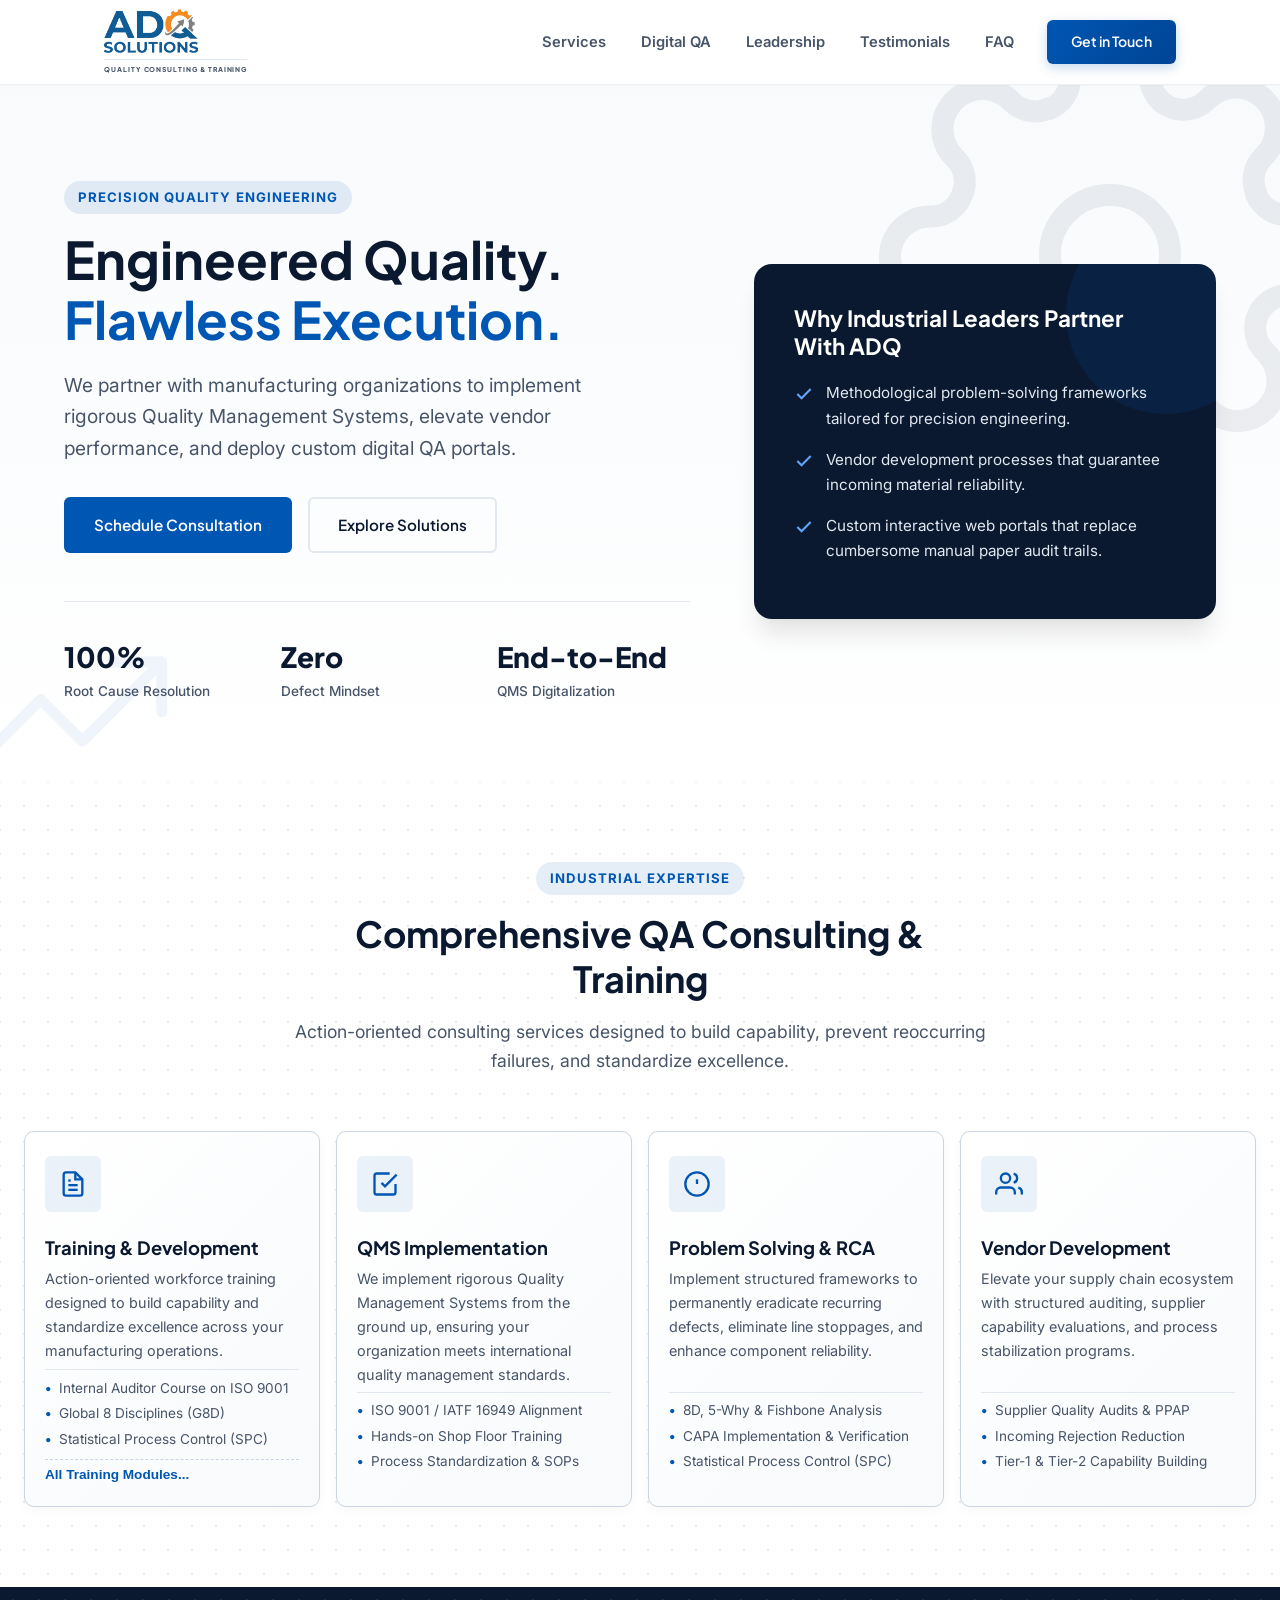
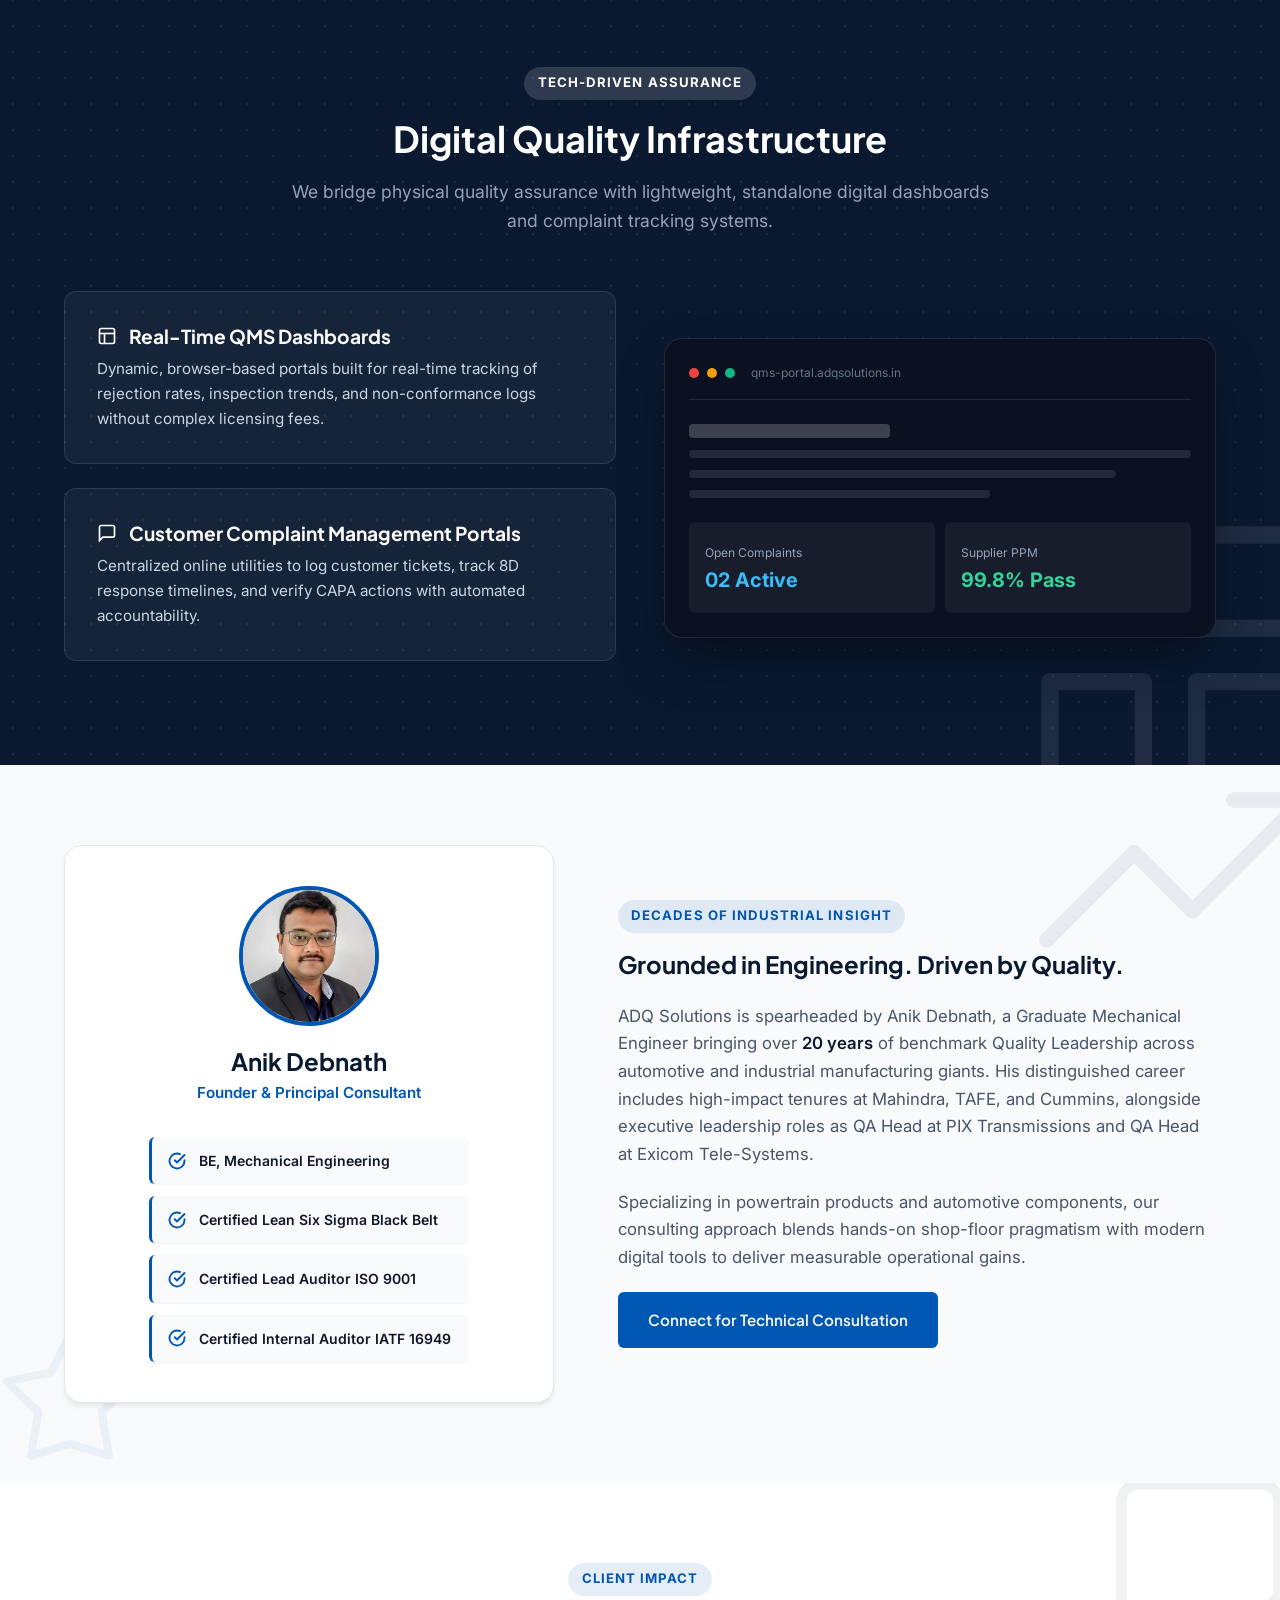
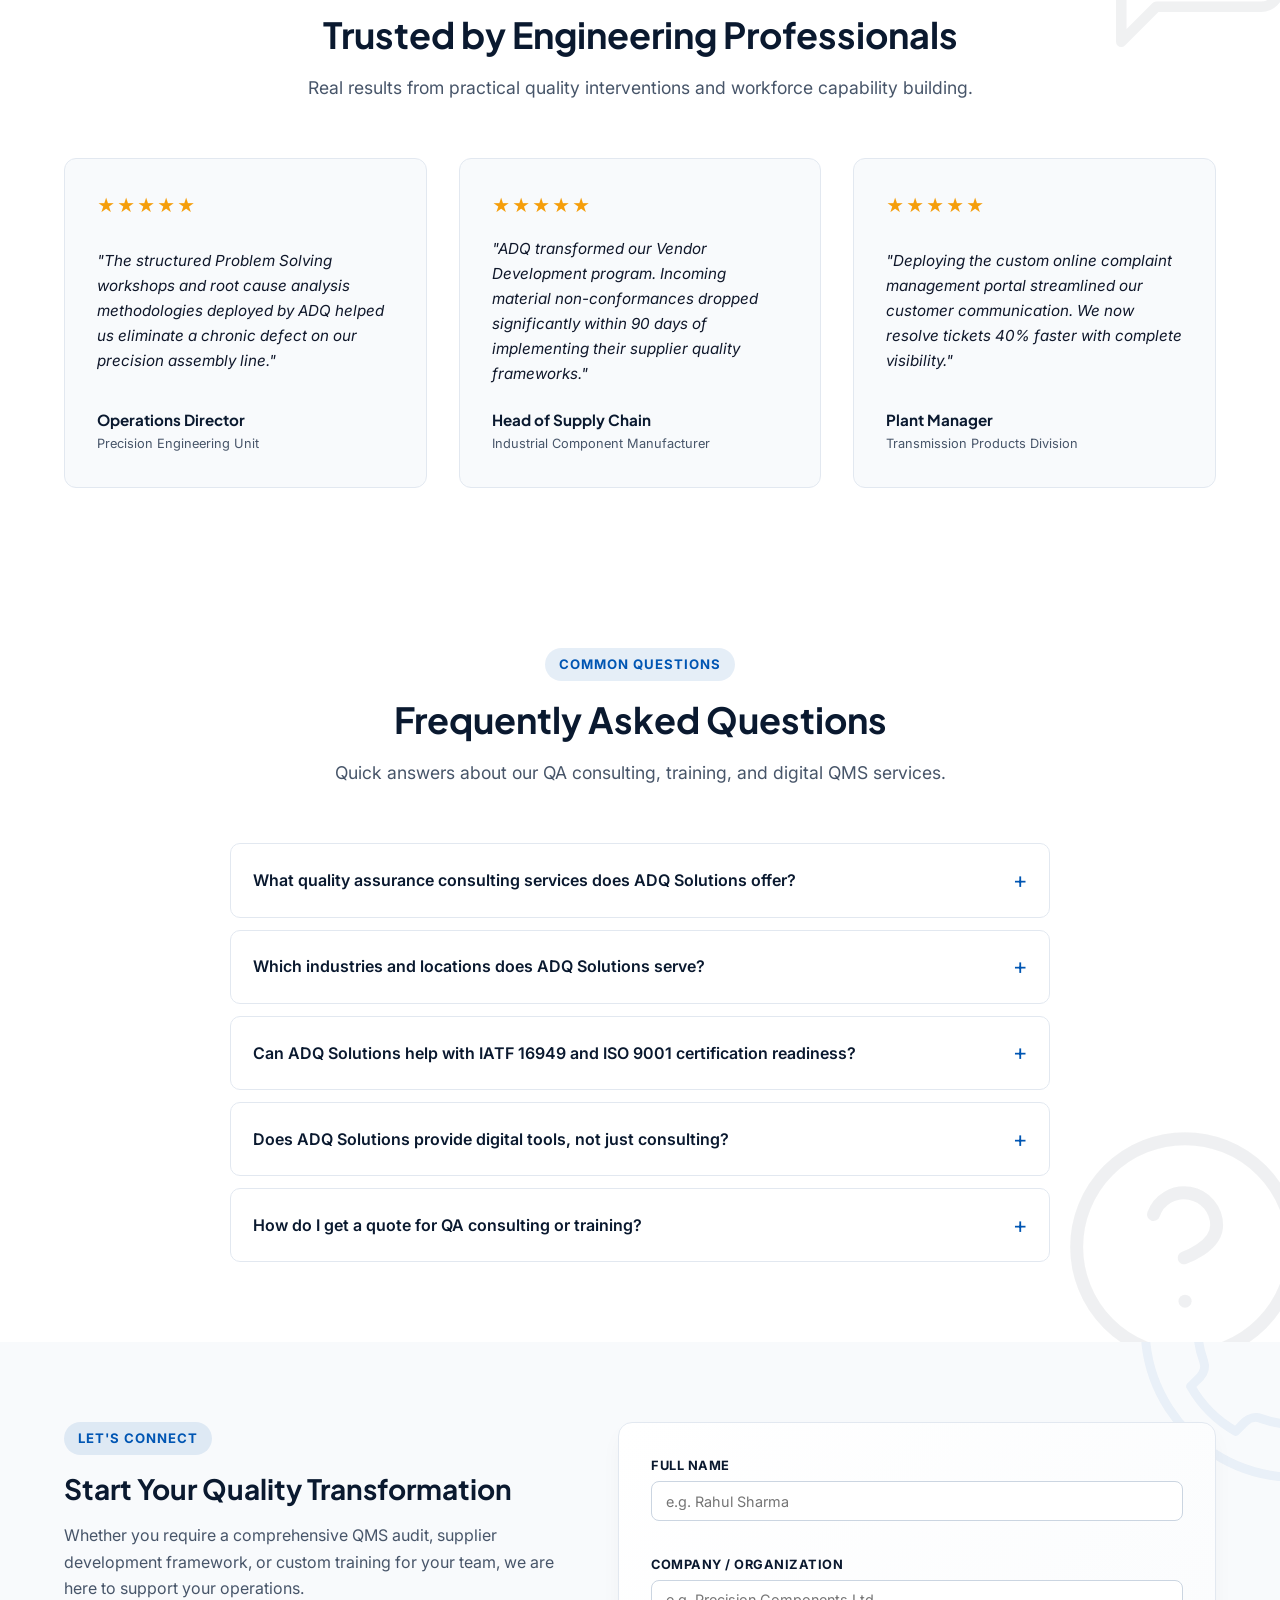
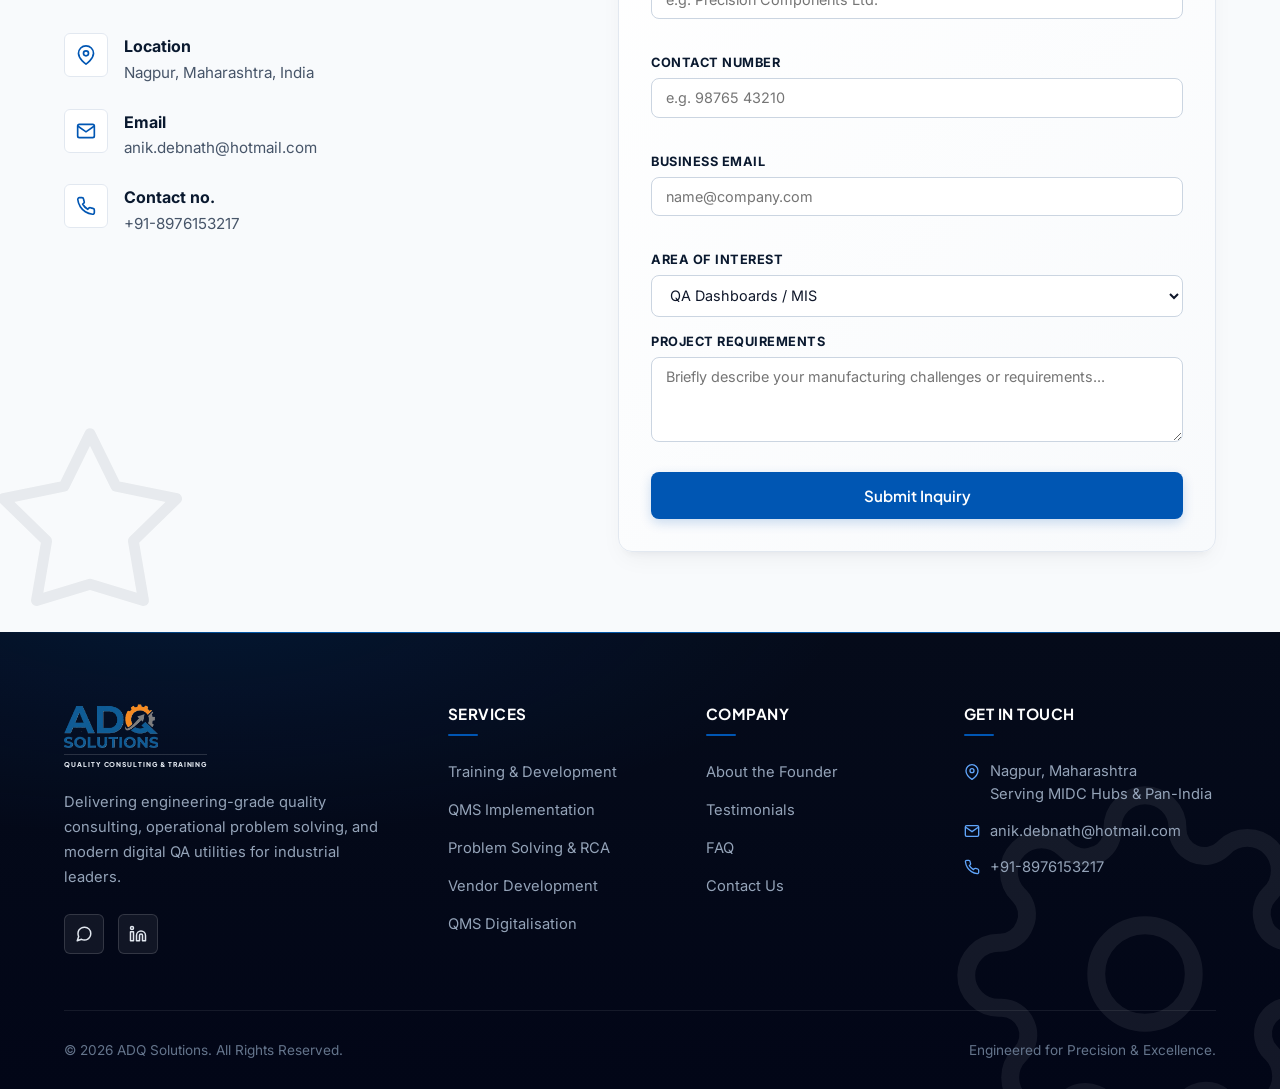
==== commit be79824d: "watermarks" ====
--- a/index.html
+++ b/index.html
@@ -545,10 +545,22 @@
       opacity: 0.06;
       pointer-events: none;
       z-index: 0;
+      transform: translateZ(0);
+      -webkit-backface-visibility: hidden;
+      backface-visibility: hidden;
     }
     .faq .container {
       position: relative;
       z-index: 1;
+    }
+    @media (max-width: 640px) {
+      .faq::before {
+        bottom: -18px;
+        right: -18px;
+        width: 130px;
+        height: 130px;
+        opacity: 0.08;
+      }
     }
   </style>
 </head>
--- a/style.css
+++ b/style.css
@@ -367,6 +367,9 @@
   opacity: 0.07;
   pointer-events: none;
   z-index: 0;
+  transform: translateZ(0);
+  -webkit-backface-visibility: hidden;
+  backface-visibility: hidden;
 }
 
 .hero::after {
@@ -382,6 +385,9 @@
   opacity: 0.06;
   pointer-events: none;
   z-index: 0;
+  transform: translateZ(0);
+  -webkit-backface-visibility: hidden;
+  backface-visibility: hidden;
 }
 
 .hero .container {
@@ -594,6 +600,9 @@
   opacity: 0.08;
   pointer-events: none;
   z-index: 0;
+  transform: translateZ(0);
+  -webkit-backface-visibility: hidden;
+  backface-visibility: hidden;
 }
 
 .digital-solutions::after {
@@ -607,6 +616,9 @@
   background-size: 26px 26px;
   pointer-events: none;
   z-index: 0;
+  transform: translateZ(0);
+  -webkit-backface-visibility: hidden;
+  backface-visibility: hidden;
 }
 
 .digital-solutions .container {
@@ -710,6 +722,9 @@
   opacity: 0.07;
   pointer-events: none;
   z-index: 0;
+  transform: translateZ(0);
+  -webkit-backface-visibility: hidden;
+  backface-visibility: hidden;
 }
 
 .founder::after {
@@ -725,6 +740,9 @@
   opacity: 0.06;
   pointer-events: none;
   z-index: 0;
+  transform: translateZ(0);
+  -webkit-backface-visibility: hidden;
+  backface-visibility: hidden;
 }
 
 .founder .container {
@@ -838,7 +856,7 @@
   content: '';
   position: absolute;
   top: -25px;
-  left: -25px;
+  right: -25px;
   width: 210px;
   height: 210px;
   background-image: url("data:image/svg+xml,%3Csvg%20xmlns%3D%22http%3A//www.w3.org/2000/svg%22%20viewBox%3D%220%200%2024%2024%22%20fill%3D%22none%22%20stroke%3D%22%230A192F%22%20stroke-width%3D%221.2%22%20stroke-linecap%3D%22round%22%20stroke-linejoin%3D%22round%22%3E%3Cpath%20d%3D%22M21%2015a2%202%200%2001-2%202H7l-4%204V5a2%202%200%20012-2h14a2%202%200%20012%202z%22/%3E%3C/svg%3E");
@@ -847,6 +865,9 @@
   opacity: 0.06;
   pointer-events: none;
   z-index: 0;
+  transform: translateZ(0);
+  -webkit-backface-visibility: hidden;
+  backface-visibility: hidden;
 }
 
 .testimonials .container {
@@ -922,6 +943,9 @@
   opacity: 0.07;
   pointer-events: none;
   z-index: 0;
+  transform: translateZ(0);
+  -webkit-backface-visibility: hidden;
+  backface-visibility: hidden;
 }
 
 .contact::after {
@@ -937,6 +961,9 @@
   opacity: 0.06;
   pointer-events: none;
   z-index: 0;
+  transform: translateZ(0);
+  -webkit-backface-visibility: hidden;
+  backface-visibility: hidden;
 }
 
 .contact .container {
@@ -1113,6 +1140,9 @@
   opacity: 0.07;
   pointer-events: none;
   z-index: 0;
+  transform: translateZ(0);
+  -webkit-backface-visibility: hidden;
+  backface-visibility: hidden;
 }
 
 .footer .container {
@@ -1388,6 +1418,81 @@
 }
 
 /* -------------------------------------------------------------
+   Decorative watermarks: resize & reposition for mobile so they
+   stay visible within the viewport instead of being clipped off
+   the edge of narrow screens.
+------------------------------------------------------------- */
+@media (max-width: 640px) {
+  .hero::before {
+    top: -20px;
+    right: -20px;
+    width: 200px;
+    height: 200px;
+    opacity: 0.08;
+  }
+  .hero::after {
+    bottom: -15px;
+    left: -15px;
+    width: 110px;
+    height: 110px;
+    opacity: 0.07;
+  }
+  .digital-solutions::before {
+    bottom: -20px;
+    right: -20px;
+    width: 160px;
+    height: 160px;
+    opacity: 0.09;
+  }
+  .founder::before {
+    top: -18px;
+    right: -18px;
+    width: 140px;
+    height: 140px;
+    opacity: 0.08;
+  }
+  .founder::after {
+    bottom: -12px;
+    left: -12px;
+    width: 100px;
+    height: 100px;
+    opacity: 0.07;
+  }
+  .testimonials::before {
+    top: -12px;
+    right: -12px;
+    width: 110px;
+    height: 110px;
+    opacity: 0.07;
+  }
+  .contact::before {
+    bottom: -18px;
+    left: -18px;
+    width: 140px;
+    height: 140px;
+    opacity: 0.08;
+  }
+  .contact::after {
+    top: -14px;
+    right: -14px;
+    width: 100px;
+    height: 100px;
+    opacity: 0.07;
+  }
+  .footer::after {
+    bottom: -30px;
+    right: -25px;
+    width: 200px;
+    height: 200px;
+    opacity: 0.08;
+  }
+  .services {
+    background-size: 20px 20px;
+    background-position: -10px -10px;
+  }
+}
+
+/* -------------------------------------------------------------
    Print styles
 ------------------------------------------------------------- */
 @media print {
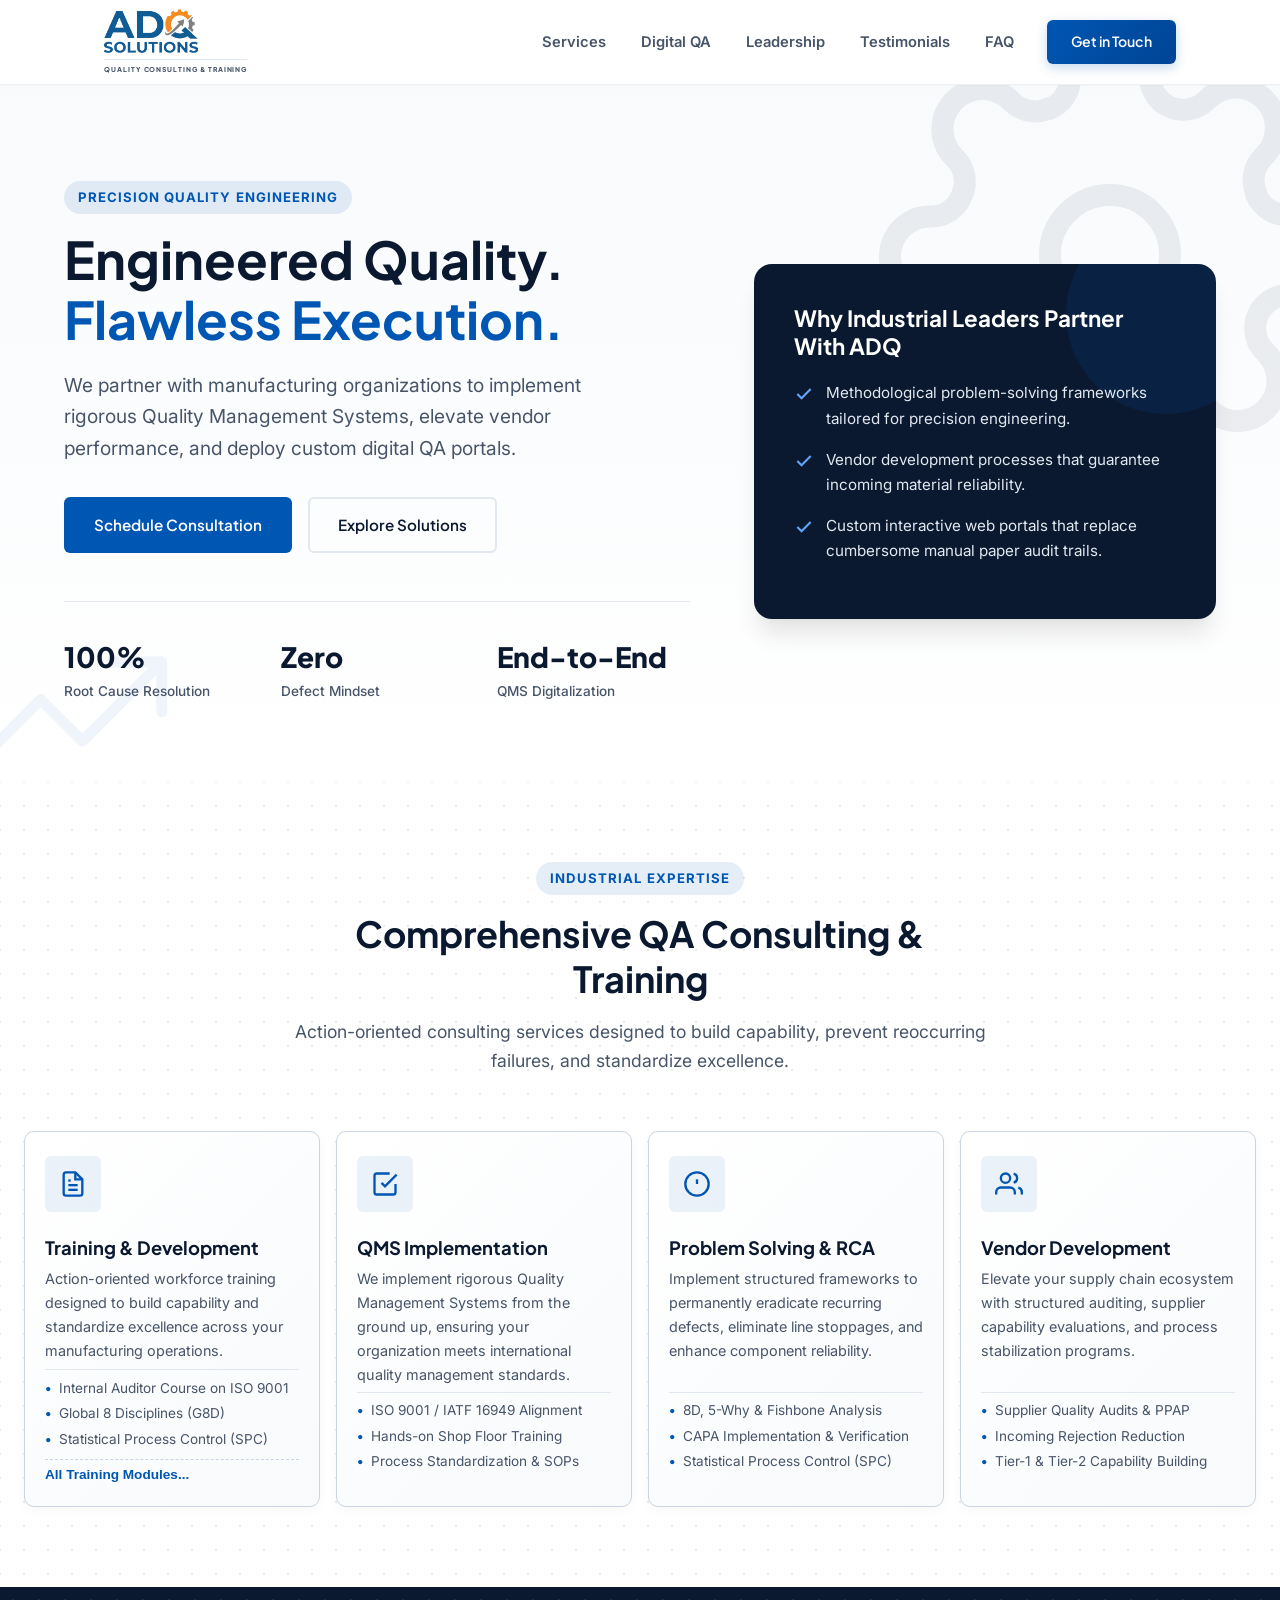
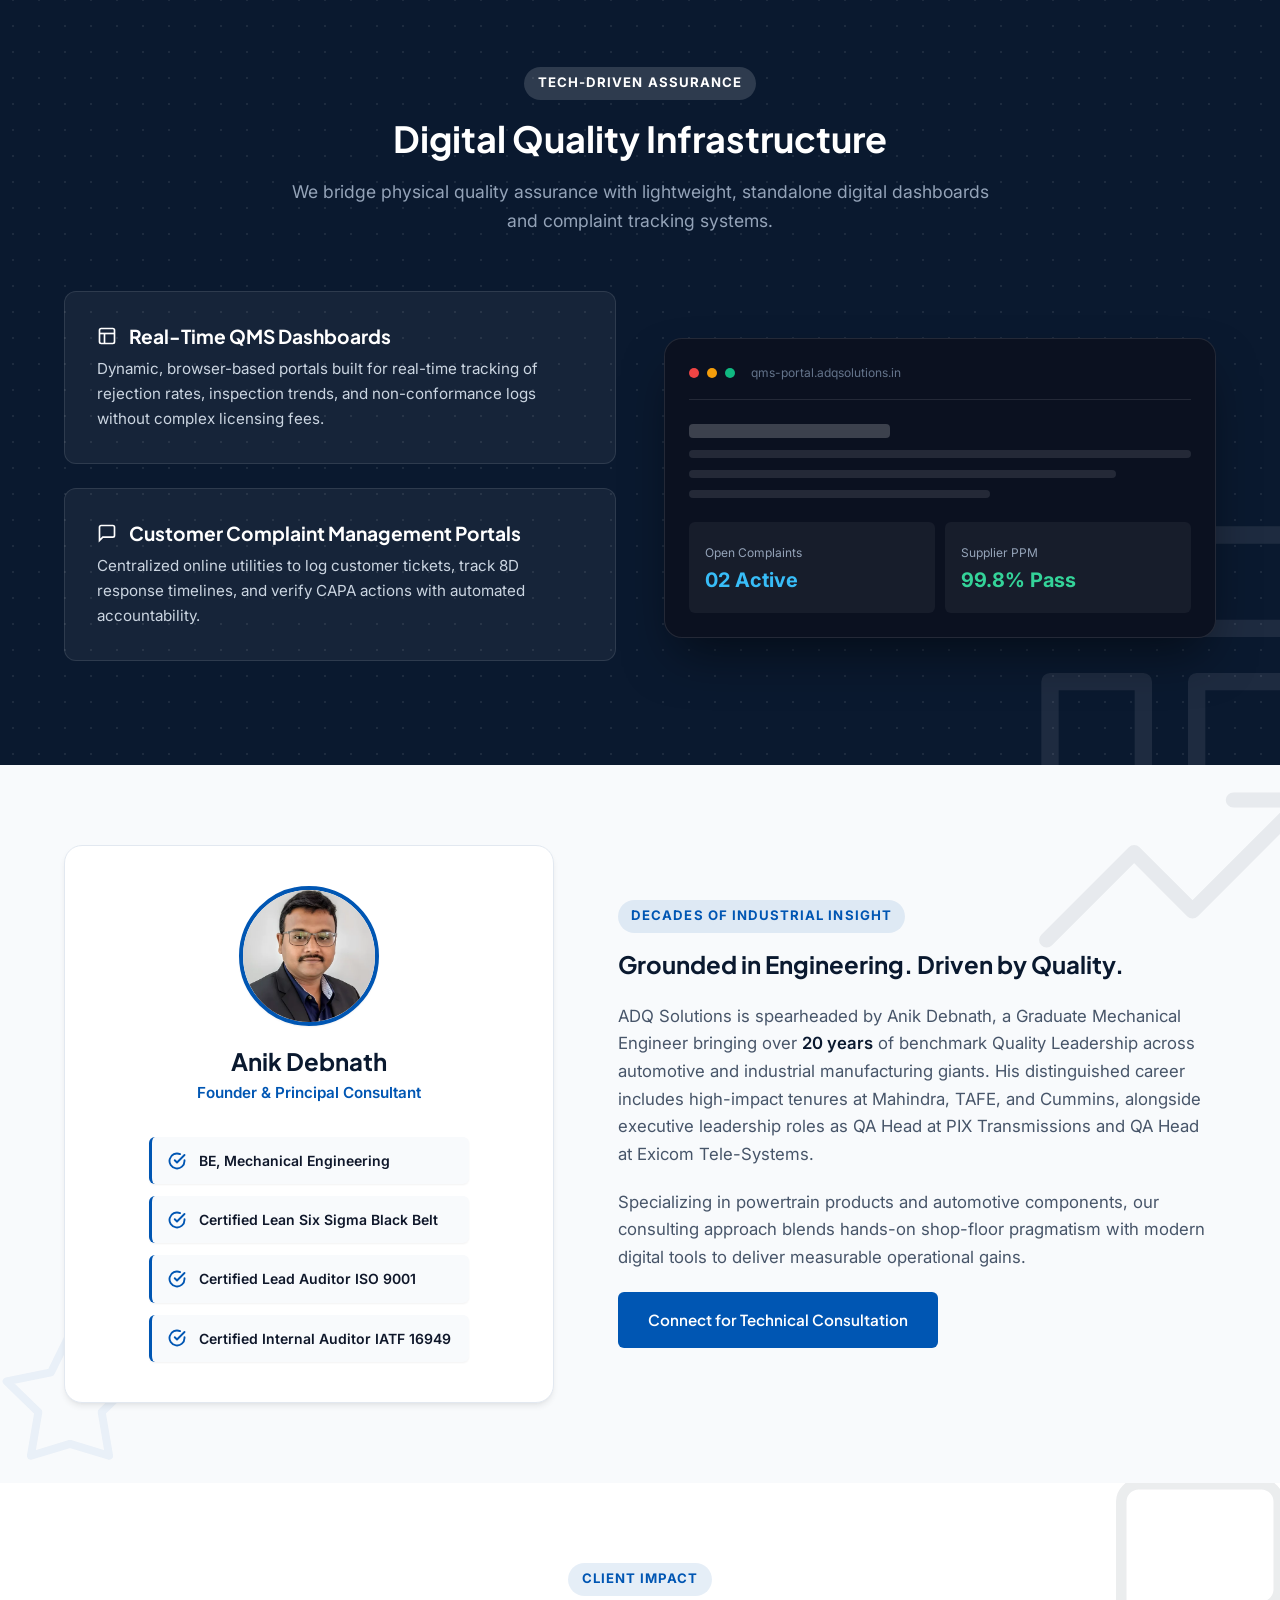
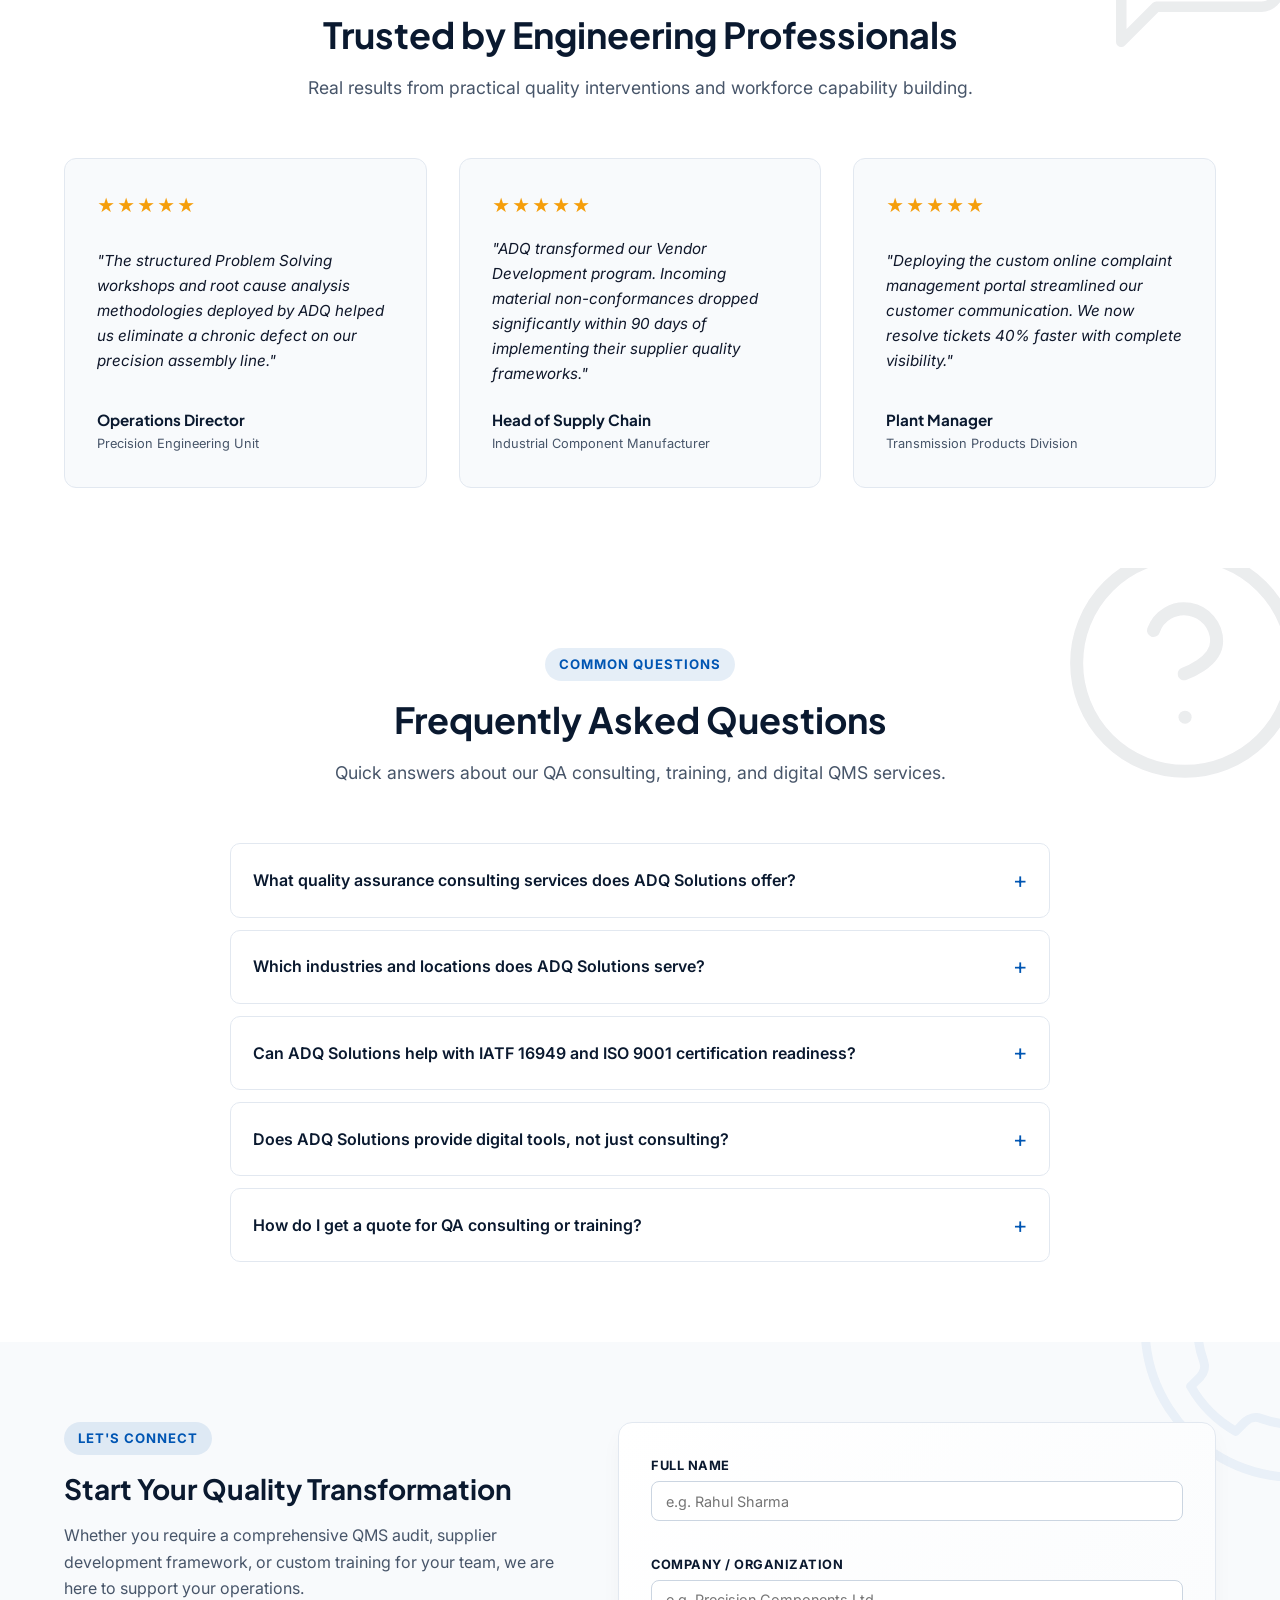
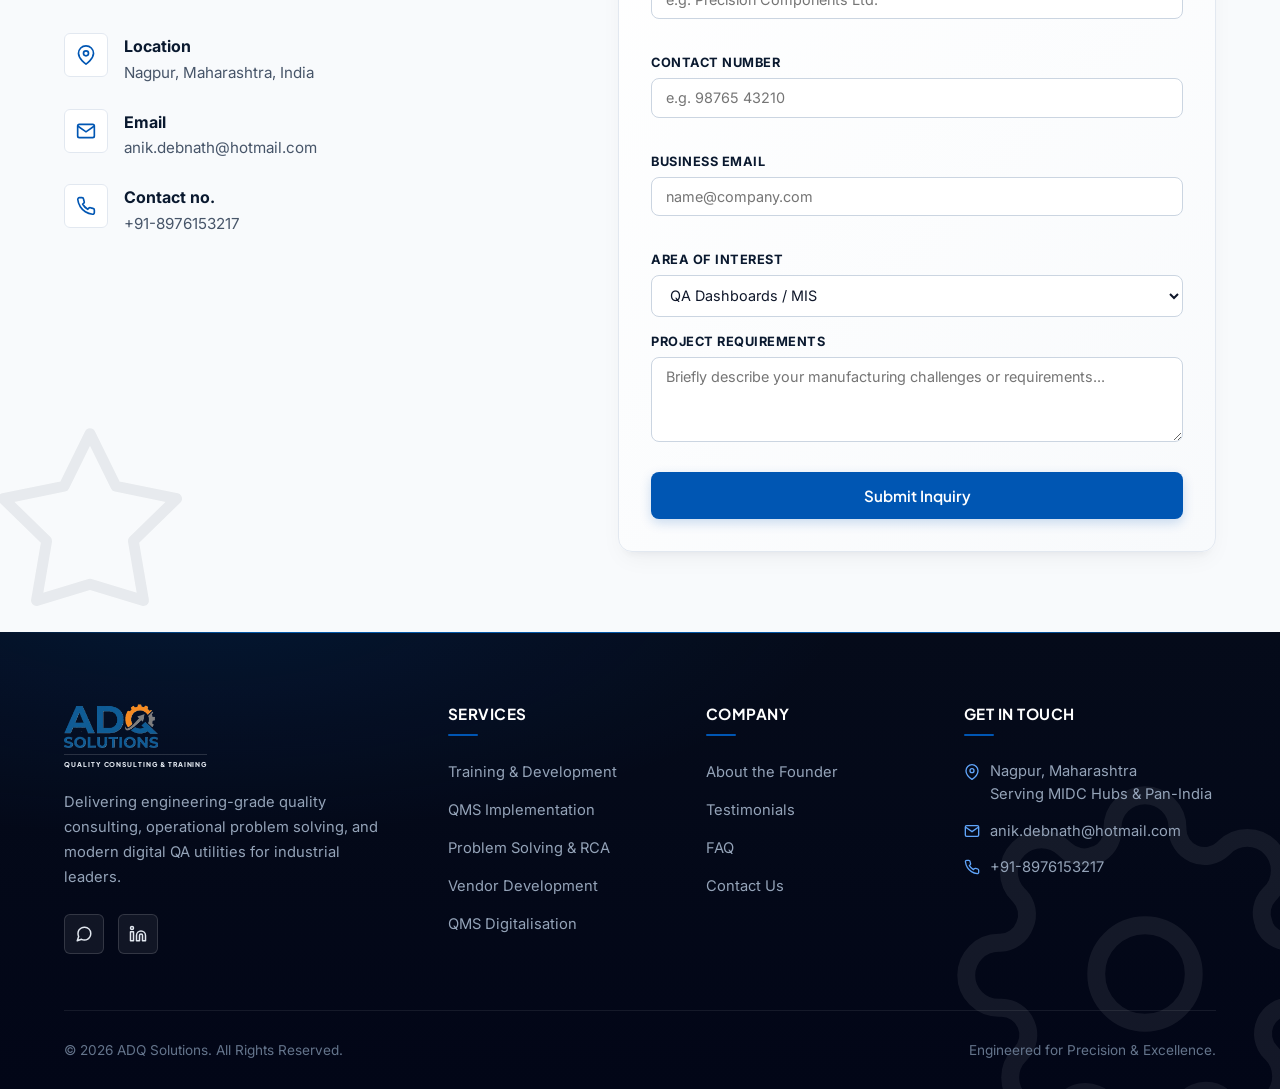
==== commit 06bcfc71: "t" ====
--- a/index.html
+++ b/index.html
@@ -532,34 +532,25 @@
       position: relative;
       overflow: hidden;
     }
-    .faq::before {
-      content: '';
-      position: absolute;
-      bottom: -35px;
+    .wm-faq-help {
+      top: -35px;
       right: -35px;
       width: 260px;
       height: 260px;
+      opacity: 0.08;
       background-image: url("data:image/svg+xml,%3Csvg%20xmlns%3D%22http%3A//www.w3.org/2000/svg%22%20viewBox%3D%220%200%2024%2024%22%20fill%3D%22none%22%20stroke%3D%22%230A192F%22%20stroke-width%3D%221.2%22%20stroke-linecap%3D%22round%22%20stroke-linejoin%3D%22round%22%3E%3Ccircle%20cx%3D%2212%22%20cy%3D%2212%22%20r%3D%2210%22/%3E%3Cpath%20d%3D%22M9.09%209a3%203%200%20015.83%201c0%202-3%203-3%203%22/%3E%3Cline%20x1%3D%2212%22%20y1%3D%2217%22%20x2%3D%2212.01%22%20y2%3D%2217%22/%3E%3C/svg%3E");
-      background-repeat: no-repeat;
-      background-size: contain;
-      opacity: 0.06;
-      pointer-events: none;
-      z-index: 0;
-      transform: translateZ(0);
-      -webkit-backface-visibility: hidden;
-      backface-visibility: hidden;
     }
     .faq .container {
       position: relative;
       z-index: 1;
     }
     @media (max-width: 640px) {
-      .faq::before {
-        bottom: -18px;
+      .wm-faq-help {
+        top: -18px;
         right: -18px;
         width: 130px;
         height: 130px;
-        opacity: 0.08;
+        opacity: 0.1;
       }
     }
   </style>
@@ -948,6 +939,7 @@
          Testimonials Section
     ============================================================== -->
     <section class="testimonials section-padding" id="testimonials" aria-labelledby="testimonials-heading">
+      <div class="section-watermark wm-testimonials-quote" aria-hidden="true"></div>
       <div class="container">
         <div class="section-header reveal">
           <span class="badge">Client Impact</span>
@@ -996,6 +988,7 @@
          FAQ Section
     ============================================================== -->
     <section class="faq section-padding" id="faq" aria-labelledby="faq-heading">
+      <div class="section-watermark wm-faq-help" aria-hidden="true"></div>
       <div class="container">
         <div class="section-header reveal">
           <span class="badge">Common Questions</span>
--- a/style.css
+++ b/style.css
@@ -844,30 +844,37 @@
 }
 
 /* -------------------------------------------------------------
-   Testimonials Section
+   Decorative section watermarks (real DOM elements, not pseudo-
+   elements — avoids generated-content compositing/repaint quirks
+   in some browsers on sections further down the page).
 ------------------------------------------------------------- */
-.testimonials {
-  background-color: var(--bg-white);
-  position: relative;
-  overflow: hidden;
-}
-
-.testimonials::before {
-  content: '';
+.section-watermark {
   position: absolute;
-  top: -25px;
-  right: -25px;
-  width: 210px;
-  height: 210px;
-  background-image: url("data:image/svg+xml,%3Csvg%20xmlns%3D%22http%3A//www.w3.org/2000/svg%22%20viewBox%3D%220%200%2024%2024%22%20fill%3D%22none%22%20stroke%3D%22%230A192F%22%20stroke-width%3D%221.2%22%20stroke-linecap%3D%22round%22%20stroke-linejoin%3D%22round%22%3E%3Cpath%20d%3D%22M21%2015a2%202%200%2001-2%202H7l-4%204V5a2%202%200%20012-2h14a2%202%200%20012%202z%22/%3E%3C/svg%3E");
   background-repeat: no-repeat;
   background-size: contain;
-  opacity: 0.06;
   pointer-events: none;
   z-index: 0;
   transform: translateZ(0);
   -webkit-backface-visibility: hidden;
   backface-visibility: hidden;
+}
+
+.wm-testimonials-quote {
+  top: -25px;
+  right: -25px;
+  width: 210px;
+  height: 210px;
+  opacity: 0.08;
+  background-image: url("data:image/svg+xml,%3Csvg%20xmlns%3D%22http%3A//www.w3.org/2000/svg%22%20viewBox%3D%220%200%2024%2024%22%20fill%3D%22none%22%20stroke%3D%22%230A192F%22%20stroke-width%3D%221.2%22%20stroke-linecap%3D%22round%22%20stroke-linejoin%3D%22round%22%3E%3Cpath%20d%3D%22M21%2015a2%202%200%2001-2%202H7l-4%204V5a2%202%200%20012-2h14a2%202%200%20012%202z%22/%3E%3C/svg%3E");
+}
+
+/* -------------------------------------------------------------
+   Testimonials Section
+------------------------------------------------------------- */
+.testimonials {
+  background-color: var(--bg-white);
+  position: relative;
+  overflow: hidden;
 }
 
 .testimonials .container {
@@ -1458,12 +1465,12 @@
     height: 100px;
     opacity: 0.07;
   }
-  .testimonials::before {
+  .wm-testimonials-quote {
     top: -12px;
     right: -12px;
     width: 110px;
     height: 110px;
-    opacity: 0.07;
+    opacity: 0.09;
   }
   .contact::before {
     bottom: -18px;
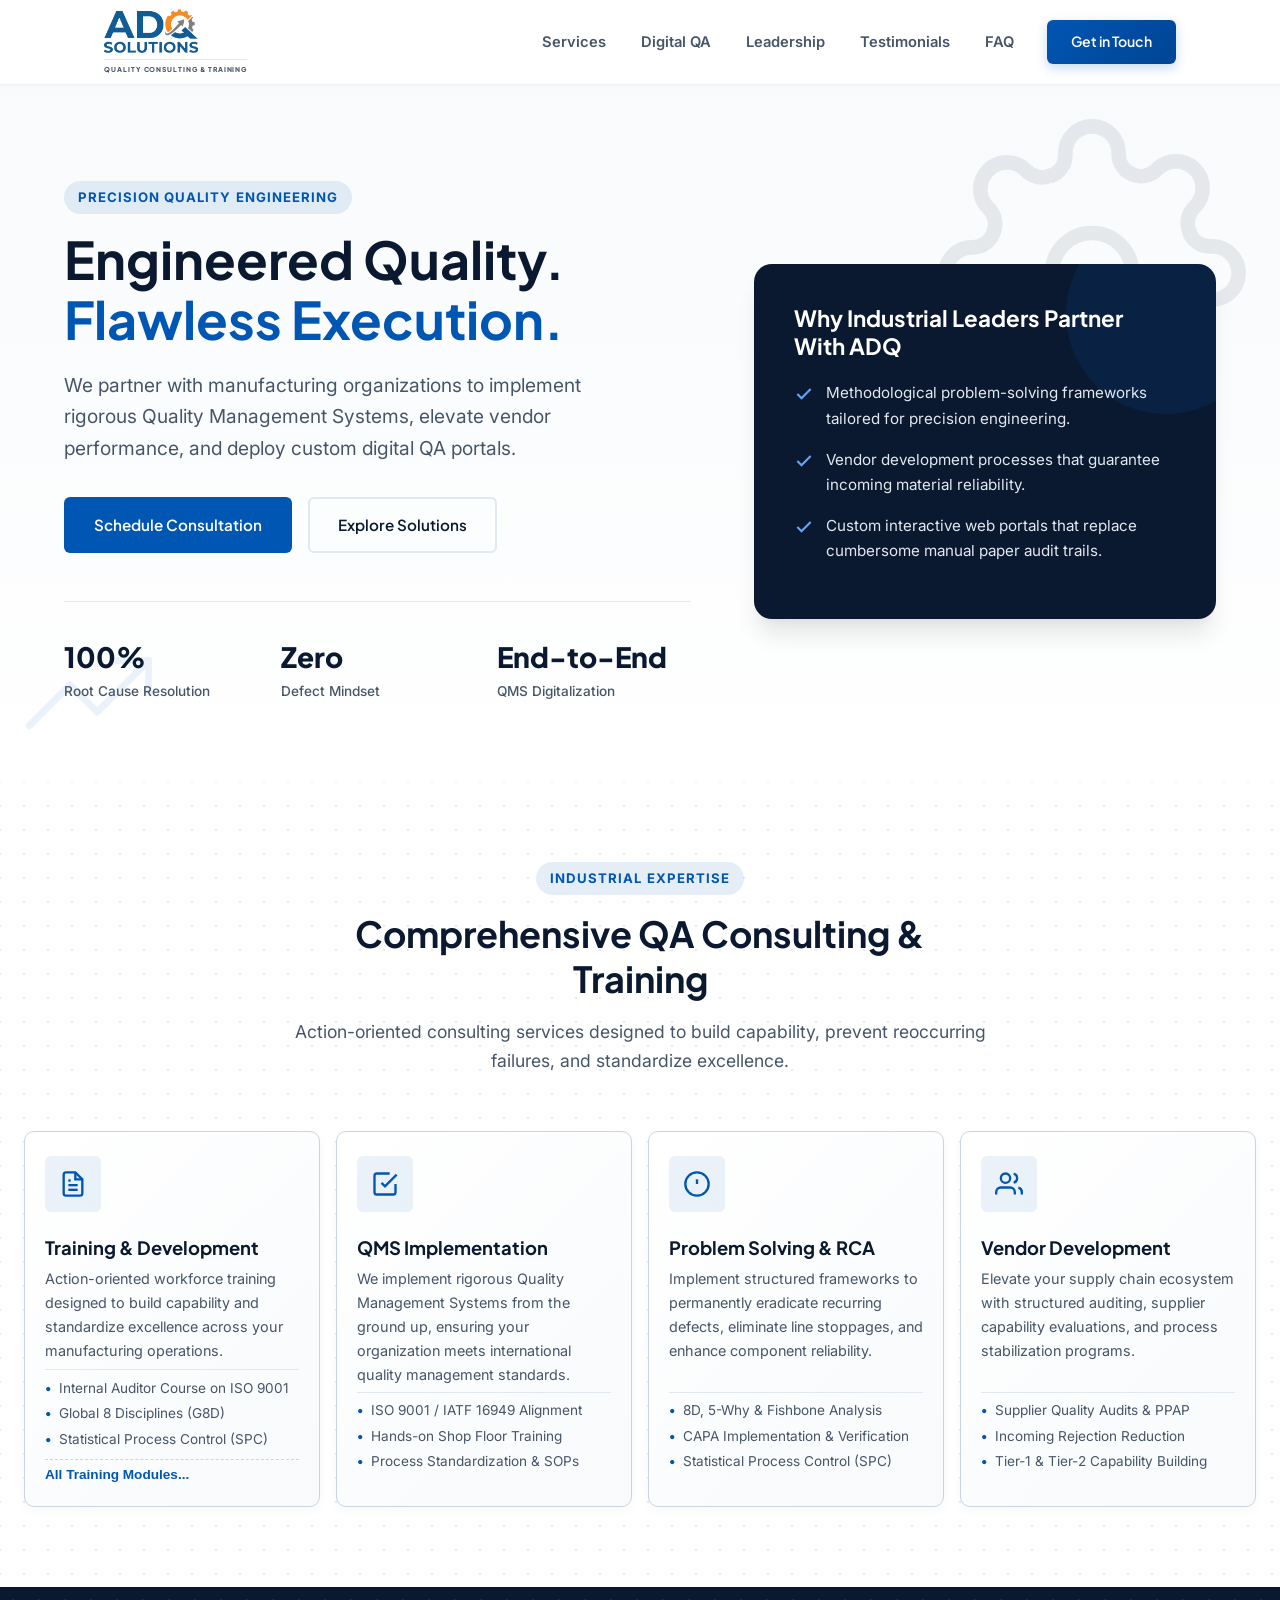
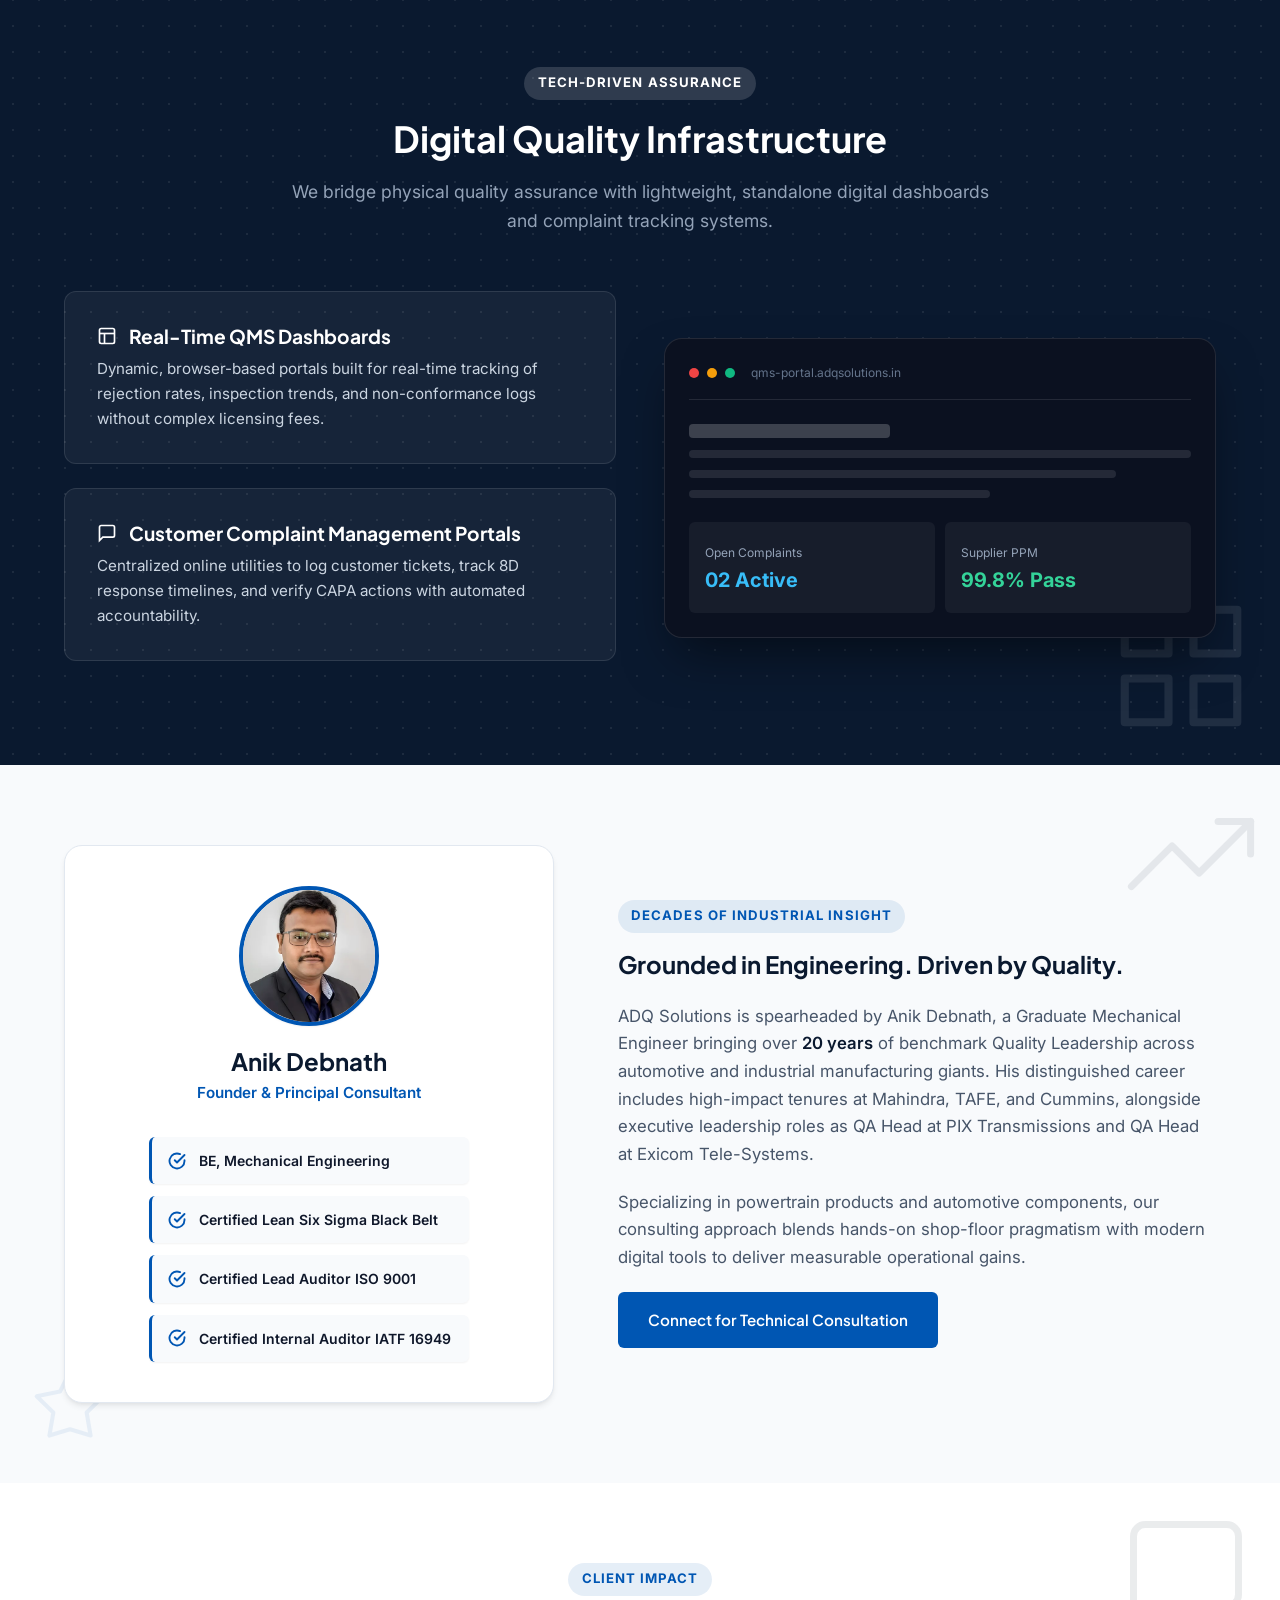
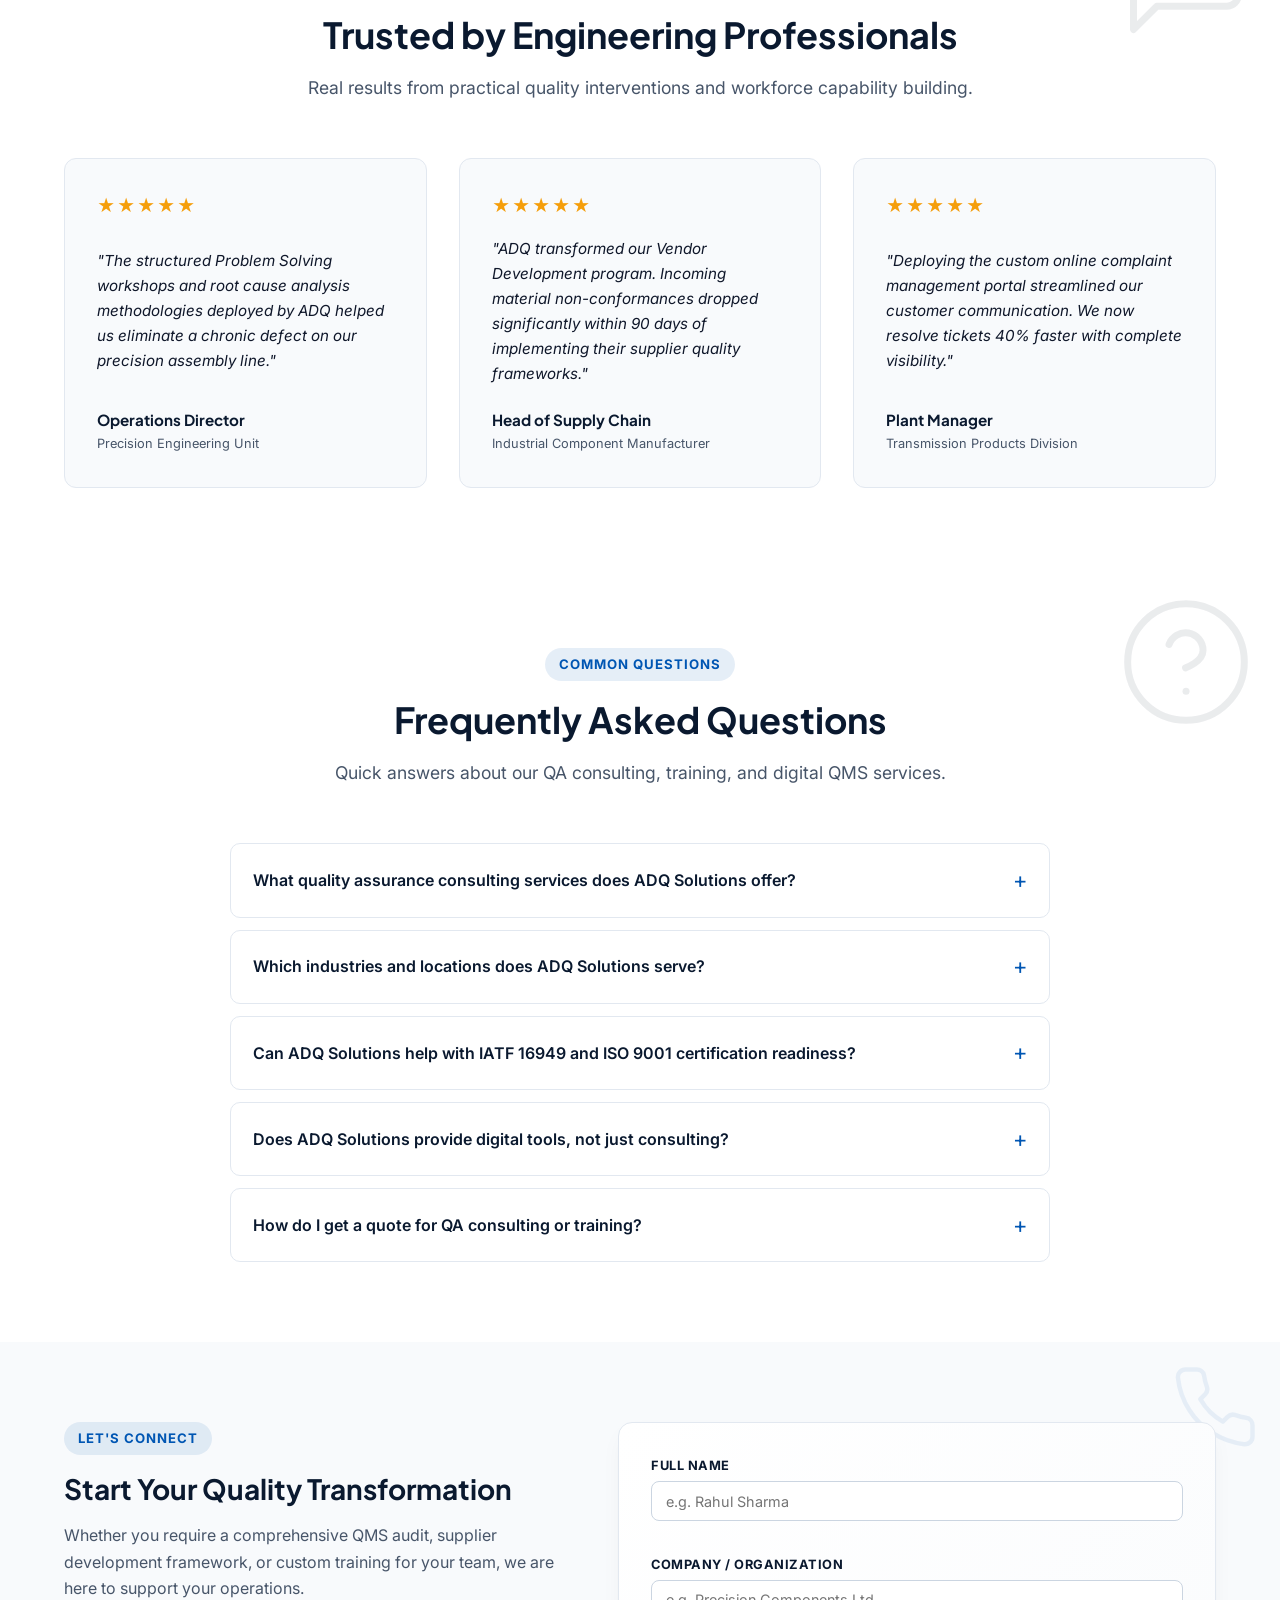
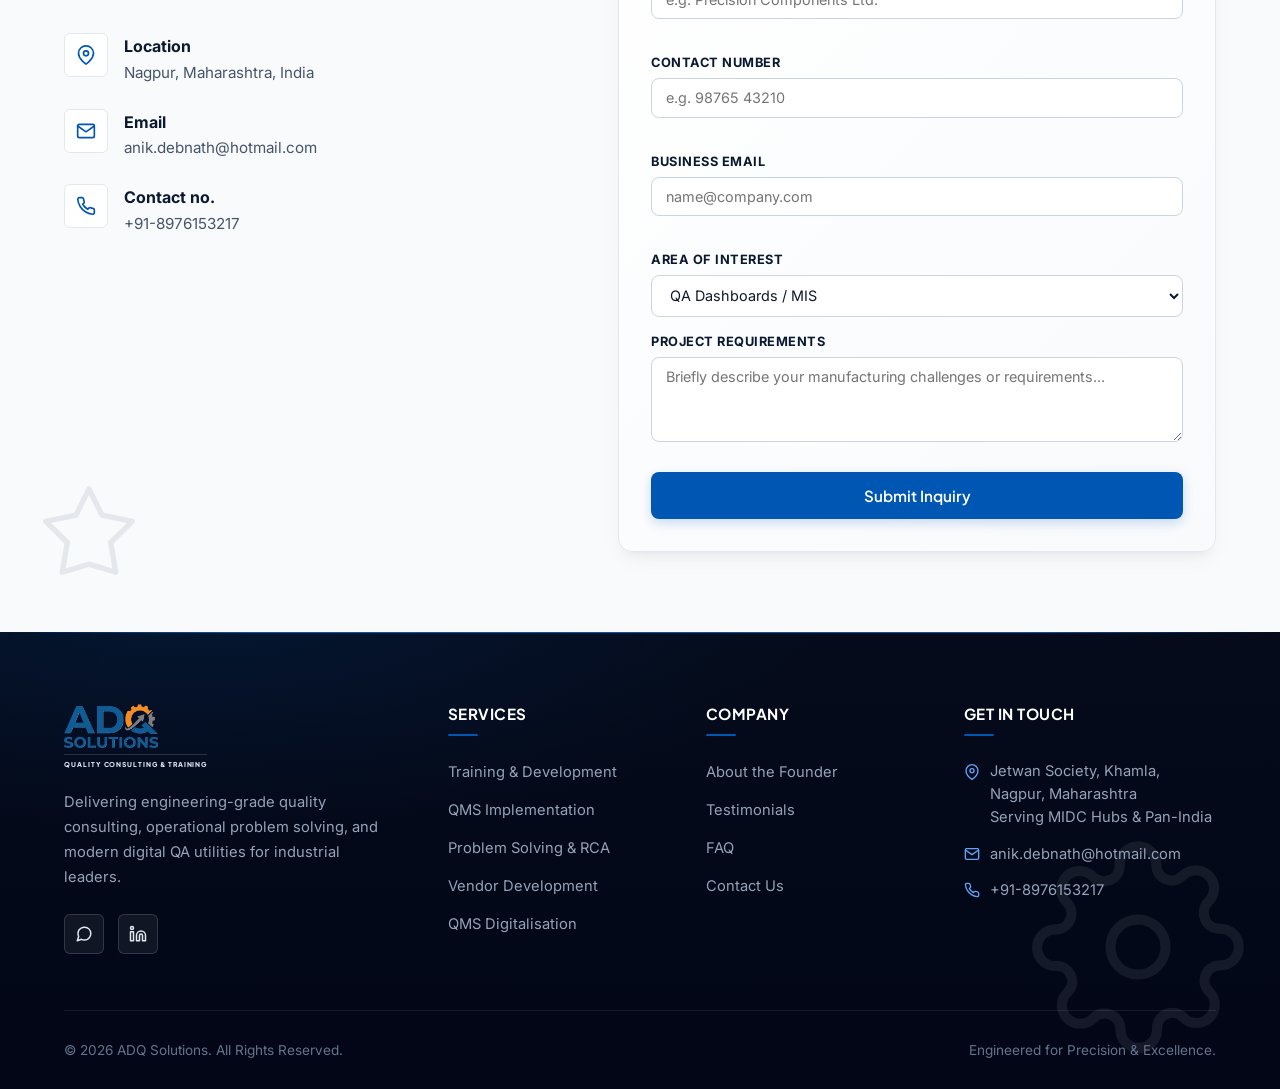
==== commit 69f0852d: "links" ====
--- a/index.html
+++ b/index.html
@@ -527,16 +527,27 @@
       line-height: 1.6;
     }
 
+    .faq-item p a {
+      color: var(--accent);
+      font-weight: 600;
+      text-decoration: none;
+    }
+
+    .faq-item p a:hover {
+      color: var(--accent-hover);
+      text-decoration: underline;
+    }
+
     /* FAQ section watermark */
     .faq {
       position: relative;
       overflow: hidden;
     }
     .wm-faq-help {
-      top: -35px;
-      right: -35px;
-      width: 260px;
-      height: 260px;
+      top: 24px;
+      right: 24px;
+      width: 140px;
+      height: 140px;
       opacity: 0.08;
       background-image: url("data:image/svg+xml,%3Csvg%20xmlns%3D%22http%3A//www.w3.org/2000/svg%22%20viewBox%3D%220%200%2024%2024%22%20fill%3D%22none%22%20stroke%3D%22%230A192F%22%20stroke-width%3D%221.2%22%20stroke-linecap%3D%22round%22%20stroke-linejoin%3D%22round%22%3E%3Ccircle%20cx%3D%2212%22%20cy%3D%2212%22%20r%3D%2210%22/%3E%3Cpath%20d%3D%22M9.09%209a3%203%200%20015.83%201c0%202-3%203-3%203%22/%3E%3Cline%20x1%3D%2212%22%20y1%3D%2217%22%20x2%3D%2212.01%22%20y2%3D%2217%22/%3E%3C/svg%3E");
     }
@@ -546,10 +557,10 @@
     }
     @media (max-width: 640px) {
       .wm-faq-help {
-        top: -18px;
-        right: -18px;
-        width: 130px;
-        height: 130px;
+        top: 14px;
+        right: 14px;
+        width: 85px;
+        height: 85px;
         opacity: 0.1;
       }
     }
@@ -594,6 +605,8 @@
          Hero Section
     ============================================================== -->
     <section class="hero" aria-labelledby="hero-heading">
+      <div class="section-watermark wm-hero-gear" aria-hidden="true"></div>
+      <div class="section-watermark wm-hero-trend" aria-hidden="true"></div>
       <div class="container hero-grid">
         <div class="hero-content">
           <span class="badge">Precision Quality Engineering</span>
@@ -836,6 +849,7 @@
          Digital QA Solutions Section
     ============================================================== -->
     <section class="digital-solutions section-padding" id="digital" aria-labelledby="digital-heading">
+      <div class="section-watermark wm-digital-grid" aria-hidden="true"></div>
       <div class="container">
         <div class="section-header reveal">
           <span class="badge" style="background: rgba(255, 255, 255, 0.15); color: #FFF;">Tech-Driven Assurance</span>
@@ -892,6 +906,8 @@
          Leadership & Founder Section
     ============================================================== -->
     <section class="founder section-padding" id="about" aria-labelledby="founder-heading">
+      <div class="section-watermark wm-founder-trend" aria-hidden="true"></div>
+      <div class="section-watermark wm-founder-badge" aria-hidden="true"></div>
       <div class="container">
         <div class="founder-grid">
           <div class="founder-image-card reveal">
@@ -1015,7 +1031,7 @@
           </details>
           <details class="faq-item reveal">
             <summary>How do I get a quote for QA consulting or training?</summary>
-            <p>Fill out the inquiry form below, WhatsApp us at +91-8976153217, or email anik.debnath@hotmail.com with your requirements, and we'll respond with a tailored proposal.</p>
+            <p>Fill out the inquiry form below, WhatsApp us at <a href="https://wa.me/918976153217" target="_blank" rel="noopener noreferrer">+91-8976153217</a>, or email <a href="mailto:anik.debnath@hotmail.com">anik.debnath@hotmail.com</a> with your requirements, and we'll respond with a tailored proposal.</p>
           </details>
         </div>
       </div>
@@ -1025,6 +1041,8 @@
          Contact Section
     ============================================================== -->
     <section class="contact section-padding" id="contact" aria-labelledby="contact-heading">
+      <div class="section-watermark wm-contact-badge" aria-hidden="true"></div>
+      <div class="section-watermark wm-contact-phone" aria-hidden="true"></div>
       <div class="container">
         <div class="contact-grid">
           <div class="contact-info reveal">
@@ -1123,6 +1141,7 @@
        Footer
   ============================================================== -->
   <footer class="footer">
+    <div class="section-watermark wm-footer-gear" aria-hidden="true"></div>
     <div class="container">
       <div class="footer-grid">
         <div class="footer-brand">
@@ -1137,7 +1156,7 @@
 
           <!-- Social Icons -->
           <div class="social-icons">
-            <a href="https://wa.me/918976153217" target="_blank" rel="noopener noreferrer" class="social-icon-link" aria-label="Chat with us on WhatsApp">
+            <a href="https://wa.me/918976153217" target="_blank" rel="noopener noreferrer" class="social-icon-link social-icon-whatsapp" aria-label="Chat with us on WhatsApp">
               <svg width="18" height="18" viewBox="0 0 24 24" fill="none" stroke="currentColor" stroke-width="2" stroke-linecap="round" stroke-linejoin="round" aria-hidden="true" focusable="false"><path d="M21 11.5a8.38 8.38 0 0 1-.9 3.8 8.5 8.5 0 0 1-7.6 4.7 8.38 8.38 0 0 1-3.8-.9L3 21l1.9-5.7a8.38 8.38 0 0 1-.9-3.8 8.5 8.5 0 0 1 4.7-7.6 8.38 8.38 0 0 1 3.8-.9h.5a8.48 8.48 0 0 1 8 8v.5z"></path></svg>
             </a>
             <a href="https://linkedin.com" target="_blank" rel="noopener noreferrer" class="social-icon-link" aria-label="Visit our LinkedIn page">
@@ -1172,7 +1191,7 @@
           <ul class="footer-contact-list">
             <li>
               <svg width="16" height="16" viewBox="0 0 24 24" fill="none" stroke="currentColor" stroke-width="2" aria-hidden="true" focusable="false"><path d="M21 10c0 7-9 13-9 13s-9-6-9-13a9 9 0 0 1 18 0z"></path><circle cx="12" cy="10" r="3"></circle></svg>
-              <span>Nagpur, Maharashtra<br>Serving MIDC Hubs &amp; Pan-India</span>
+              <span>Jetwan Society, Khamla, Nagpur, Maharashtra<br>Serving MIDC Hubs &amp; Pan-India</span>
             </li>
             <li>
               <svg width="16" height="16" viewBox="0 0 24 24" fill="none" stroke="currentColor" stroke-width="2" aria-hidden="true" focusable="false"><path d="M4 4h16c1.1 0 2 .9 2 2v12c0 1.1-.9 2-2 2H4c-1.1 0-2-.9-2-2V6c0-1.1.9-2 2-2z"></path><polyline points="22,6 12,13 2,6"></polyline></svg>
--- a/style.css
+++ b/style.css
@@ -354,42 +354,6 @@
   overflow: hidden;
 }
 
-.hero::before {
-  content: '';
-  position: absolute;
-  top: -70px;
-  right: -70px;
-  width: 480px;
-  height: 480px;
-  background-image: url("data:image/svg+xml,%3Csvg%20xmlns%3D%22http%3A//www.w3.org/2000/svg%22%20viewBox%3D%220%200%2024%2024%22%20fill%3D%22none%22%20stroke%3D%22%230A192F%22%20stroke-width%3D%221.1%22%20stroke-linecap%3D%22round%22%20stroke-linejoin%3D%22round%22%3E%3Cpath%20d%3D%22M12%2015a3%203%200%20100-6%203%203%200%20000%206z%22/%3E%3Cpath%20d%3D%22M19.4%2015a1.65%201.65%200%2000.33%201.82l.06.06a2%202%200%2011-2.83%202.83l-.06-.06a1.65%201.65%200%2000-1.82-.33%201.65%201.65%200%2000-1%201.51V21a2%202%200%2011-4%200v-.09A1.65%201.65%200%20009%2019.4a1.65%201.65%200%2000-1.82.33l-.06.06a2%202%200%2011-2.83-2.83l.06-.06a1.65%201.65%200%2000.33-1.82%201.65%201.65%200%2000-1.51-1H3a2%202%200%20110-4h.09A1.65%201.65%200%20004.6%209a1.65%201.65%200%2000-.33-1.82l-.06-.06a2%202%200%20112.83-2.83l.06.06a1.65%201.65%200%20001.82.33H9a1.65%201.65%200%20001-1.51V3a2%202%200%20114%200v.09a1.65%201.65%200%20001%201.51%201.65%201.65%200%20001.82-.33l.06-.06a2%202%200%20112.83%202.83l-.06.06a1.65%201.65%200%2000-.33%201.82V9a1.65%201.65%200%20001.51%201H21a2%202%200%20110%204h-.09a1.65%201.65%200%2000-1.51%201z%22/%3E%3C/svg%3E");
-  background-repeat: no-repeat;
-  background-size: contain;
-  opacity: 0.07;
-  pointer-events: none;
-  z-index: 0;
-  transform: translateZ(0);
-  -webkit-backface-visibility: hidden;
-  backface-visibility: hidden;
-}
-
-.hero::after {
-  content: '';
-  position: absolute;
-  bottom: -30px;
-  left: -30px;
-  width: 200px;
-  height: 200px;
-  background-image: url("data:image/svg+xml,%3Csvg%20xmlns%3D%22http%3A//www.w3.org/2000/svg%22%20viewBox%3D%220%200%2024%2024%22%20fill%3D%22none%22%20stroke%3D%22%230056B3%22%20stroke-width%3D%221.3%22%20stroke-linecap%3D%22round%22%20stroke-linejoin%3D%22round%22%3E%3Cpolyline%20points%3D%2223%206%2013.5%2015.5%208.5%2010.5%201%2018%22/%3E%3Cpolyline%20points%3D%2217%206%2023%206%2023%2012%22/%3E%3C/svg%3E");
-  background-repeat: no-repeat;
-  background-size: contain;
-  opacity: 0.06;
-  pointer-events: none;
-  z-index: 0;
-  transform: translateZ(0);
-  -webkit-backface-visibility: hidden;
-  backface-visibility: hidden;
-}
-
 .hero .container {
   position: relative;
   z-index: 1;
@@ -585,24 +549,6 @@
   color: #FFF;
   position: relative;
   overflow: hidden;
-}
-
-.digital-solutions::before {
-  content: '';
-  position: absolute;
-  bottom: -50px;
-  right: -50px;
-  width: 320px;
-  height: 320px;
-  background-image: url("data:image/svg+xml,%3Csvg%20xmlns%3D%22http%3A//www.w3.org/2000/svg%22%20viewBox%3D%220%200%2024%2024%22%20fill%3D%22none%22%20stroke%3D%22%23FFFFFF%22%20stroke-width%3D%221.3%22%20stroke-linecap%3D%22round%22%20stroke-linejoin%3D%22round%22%3E%3Crect%20x%3D%223%22%20y%3D%223%22%20width%3D%227%22%20height%3D%227%22/%3E%3Crect%20x%3D%2214%22%20y%3D%223%22%20width%3D%227%22%20height%3D%227%22/%3E%3Crect%20x%3D%2214%22%20y%3D%2214%22%20width%3D%227%22%20height%3D%227%22/%3E%3Crect%20x%3D%223%22%20y%3D%2214%22%20width%3D%227%22%20height%3D%227%22/%3E%3C/svg%3E");
-  background-repeat: no-repeat;
-  background-size: contain;
-  opacity: 0.08;
-  pointer-events: none;
-  z-index: 0;
-  transform: translateZ(0);
-  -webkit-backface-visibility: hidden;
-  backface-visibility: hidden;
 }
 
 .digital-solutions::after {
@@ -616,9 +562,6 @@
   background-size: 26px 26px;
   pointer-events: none;
   z-index: 0;
-  transform: translateZ(0);
-  -webkit-backface-visibility: hidden;
-  backface-visibility: hidden;
 }
 
 .digital-solutions .container {
@@ -707,42 +650,6 @@
   background-color: var(--bg-light);
   position: relative;
   overflow: hidden;
-}
-
-.founder::before {
-  content: '';
-  position: absolute;
-  top: -35px;
-  right: -35px;
-  width: 280px;
-  height: 280px;
-  background-image: url("data:image/svg+xml,%3Csvg%20xmlns%3D%22http%3A//www.w3.org/2000/svg%22%20viewBox%3D%220%200%2024%2024%22%20fill%3D%22none%22%20stroke%3D%22%230A192F%22%20stroke-width%3D%221.3%22%20stroke-linecap%3D%22round%22%20stroke-linejoin%3D%22round%22%3E%3Cpolyline%20points%3D%2223%206%2013.5%2015.5%208.5%2010.5%201%2018%22/%3E%3Cpolyline%20points%3D%2217%206%2023%206%2023%2012%22/%3E%3C/svg%3E");
-  background-repeat: no-repeat;
-  background-size: contain;
-  opacity: 0.07;
-  pointer-events: none;
-  z-index: 0;
-  transform: translateZ(0);
-  -webkit-backface-visibility: hidden;
-  backface-visibility: hidden;
-}
-
-.founder::after {
-  content: '';
-  position: absolute;
-  bottom: -25px;
-  left: -25px;
-  width: 190px;
-  height: 190px;
-  background-image: url("data:image/svg+xml,%3Csvg%20xmlns%3D%22http%3A//www.w3.org/2000/svg%22%20viewBox%3D%220%200%2024%2024%22%20fill%3D%22none%22%20stroke%3D%22%230056B3%22%20stroke-width%3D%221%22%20stroke-linecap%3D%22round%22%20stroke-linejoin%3D%22round%22%3E%3Cpath%20d%3D%22M12%202l2.4%204.86L20%208l-4%203.9.94%205.5L12%2015.9%207.06%2017.4%208%2011.9%204%208l5.6-1.14L12%202z%22/%3E%3C/svg%3E");
-  background-repeat: no-repeat;
-  background-size: contain;
-  opacity: 0.06;
-  pointer-events: none;
-  z-index: 0;
-  transform: translateZ(0);
-  -webkit-backface-visibility: hidden;
-  backface-visibility: hidden;
 }
 
 .founder .container {
@@ -845,8 +752,9 @@
 
 /* -------------------------------------------------------------
    Decorative section watermarks (real DOM elements, not pseudo-
-   elements — avoids generated-content compositing/repaint quirks
-   in some browsers on sections further down the page).
+   elements or forced GPU layers — kept fully inside each
+   section's visible bounds so there's nothing for overflow
+   clipping to fight with during scroll/repaint in any browser).
 ------------------------------------------------------------- */
 .section-watermark {
   position: absolute;
@@ -854,18 +762,93 @@
   background-size: contain;
   pointer-events: none;
   z-index: 0;
-  transform: translateZ(0);
-  -webkit-backface-visibility: hidden;
-  backface-visibility: hidden;
-}
-
+}
+
+/* Hero */
+.wm-hero-gear {
+  top: 28px;
+  right: 28px;
+  width: 320px;
+  height: 320px;
+  opacity: 0.08;
+  background-image: url("data:image/svg+xml,%3Csvg%20xmlns%3D%22http%3A//www.w3.org/2000/svg%22%20viewBox%3D%220%200%2024%2024%22%20fill%3D%22none%22%20stroke%3D%22%230A192F%22%20stroke-width%3D%221.1%22%20stroke-linecap%3D%22round%22%20stroke-linejoin%3D%22round%22%3E%3Cpath%20d%3D%22M12%2015a3%203%200%20100-6%203%203%200%20000%206z%22/%3E%3Cpath%20d%3D%22M19.4%2015a1.65%201.65%200%2000.33%201.82l.06.06a2%202%200%2011-2.83%202.83l-.06-.06a1.65%201.65%200%2000-1.82-.33%201.65%201.65%200%2000-1%201.51V21a2%202%200%2011-4%200v-.09A1.65%201.65%200%20009%2019.4a1.65%201.65%200%2000-1.82.33l-.06.06a2%202%200%2011-2.83-2.83l.06-.06a1.65%201.65%200%2000.33-1.82%201.65%201.65%200%2000-1.51-1H3a2%202%200%20110-4h.09A1.65%201.65%200%20004.6%209a1.65%201.65%200%2000-.33-1.82l-.06-.06a2%202%200%20112.83-2.83l.06.06a1.65%201.65%200%20001.82.33H9a1.65%201.65%200%20001-1.51V3a2%202%200%20114%200v.09a1.65%201.65%200%20001%201.51%201.65%201.65%200%20001.82-.33l.06-.06a2%202%200%20112.83%202.83l-.06.06a1.65%201.65%200%2000-.33%201.82V9a1.65%201.65%200%20001.51%201H21a2%202%200%20110%204h-.09a1.65%201.65%200%2000-1.51%201z%22/%3E%3C/svg%3E");
+}
+
+.wm-hero-trend {
+  bottom: 24px;
+  left: 24px;
+  width: 130px;
+  height: 130px;
+  opacity: 0.07;
+  background-image: url("data:image/svg+xml,%3Csvg%20xmlns%3D%22http%3A//www.w3.org/2000/svg%22%20viewBox%3D%220%200%2024%2024%22%20fill%3D%22none%22%20stroke%3D%22%230056B3%22%20stroke-width%3D%221.3%22%20stroke-linecap%3D%22round%22%20stroke-linejoin%3D%22round%22%3E%3Cpolyline%20points%3D%2223%206%2013.5%2015.5%208.5%2010.5%201%2018%22/%3E%3Cpolyline%20points%3D%2217%206%2023%206%2023%2012%22/%3E%3C/svg%3E");
+}
+
+/* Digital QMS */
+.wm-digital-grid {
+  bottom: 24px;
+  right: 24px;
+  width: 150px;
+  height: 150px;
+  opacity: 0.09;
+  background-image: url("data:image/svg+xml,%3Csvg%20xmlns%3D%22http%3A//www.w3.org/2000/svg%22%20viewBox%3D%220%200%2024%2024%22%20fill%3D%22none%22%20stroke%3D%22%23FFFFFF%22%20stroke-width%3D%221.3%22%20stroke-linecap%3D%22round%22%20stroke-linejoin%3D%22round%22%3E%3Crect%20x%3D%223%22%20y%3D%223%22%20width%3D%227%22%20height%3D%227%22/%3E%3Crect%20x%3D%2214%22%20y%3D%223%22%20width%3D%227%22%20height%3D%227%22/%3E%3Crect%20x%3D%2214%22%20y%3D%2214%22%20width%3D%227%22%20height%3D%227%22/%3E%3Crect%20x%3D%223%22%20y%3D%2214%22%20width%3D%227%22%20height%3D%227%22/%3E%3C/svg%3E");
+}
+
+/* Founder / About */
+.wm-founder-trend {
+  top: 24px;
+  right: 24px;
+  width: 130px;
+  height: 130px;
+  opacity: 0.08;
+  background-image: url("data:image/svg+xml,%3Csvg%20xmlns%3D%22http%3A//www.w3.org/2000/svg%22%20viewBox%3D%220%200%2024%2024%22%20fill%3D%22none%22%20stroke%3D%22%230A192F%22%20stroke-width%3D%221.3%22%20stroke-linecap%3D%22round%22%20stroke-linejoin%3D%22round%22%3E%3Cpolyline%20points%3D%2223%206%2013.5%2015.5%208.5%2010.5%201%2018%22/%3E%3Cpolyline%20points%3D%2217%206%2023%206%2023%2012%22/%3E%3C/svg%3E");
+}
+
+.wm-founder-badge {
+  bottom: 20px;
+  left: 20px;
+  width: 100px;
+  height: 100px;
+  opacity: 0.07;
+  background-image: url("data:image/svg+xml,%3Csvg%20xmlns%3D%22http%3A//www.w3.org/2000/svg%22%20viewBox%3D%220%200%2024%2024%22%20fill%3D%22none%22%20stroke%3D%22%230056B3%22%20stroke-width%3D%221%22%20stroke-linecap%3D%22round%22%20stroke-linejoin%3D%22round%22%3E%3Cpath%20d%3D%22M12%202l2.4%204.86L20%208l-4%203.9.94%205.5L12%2015.9%207.06%2017.4%208%2011.9%204%208l5.6-1.14L12%202z%22/%3E%3C/svg%3E");
+}
+
+/* Testimonials */
 .wm-testimonials-quote {
-  top: -25px;
-  right: -25px;
-  width: 210px;
-  height: 210px;
+  top: 24px;
+  right: 24px;
+  width: 140px;
+  height: 140px;
   opacity: 0.08;
   background-image: url("data:image/svg+xml,%3Csvg%20xmlns%3D%22http%3A//www.w3.org/2000/svg%22%20viewBox%3D%220%200%2024%2024%22%20fill%3D%22none%22%20stroke%3D%22%230A192F%22%20stroke-width%3D%221.2%22%20stroke-linecap%3D%22round%22%20stroke-linejoin%3D%22round%22%3E%3Cpath%20d%3D%22M21%2015a2%202%200%2001-2%202H7l-4%204V5a2%202%200%20012-2h14a2%202%200%20012%202z%22/%3E%3C/svg%3E");
+}
+
+/* Contact */
+.wm-contact-badge {
+  bottom: 24px;
+  left: 24px;
+  width: 130px;
+  height: 130px;
+  opacity: 0.08;
+  background-image: url("data:image/svg+xml,%3Csvg%20xmlns%3D%22http%3A//www.w3.org/2000/svg%22%20viewBox%3D%220%200%2024%2024%22%20fill%3D%22none%22%20stroke%3D%22%230A192F%22%20stroke-width%3D%221%22%20stroke-linecap%3D%22round%22%20stroke-linejoin%3D%22round%22%3E%3Cpath%20d%3D%22M12%202l2.4%204.86L20%208l-4%203.9.94%205.5L12%2015.9%207.06%2017.4%208%2011.9%204%208l5.6-1.14L12%202z%22/%3E%3C/svg%3E");
+}
+
+.wm-contact-phone {
+  top: 20px;
+  right: 20px;
+  width: 90px;
+  height: 90px;
+  opacity: 0.07;
+  background-image: url("data:image/svg+xml,%3Csvg%20xmlns%3D%22http%3A//www.w3.org/2000/svg%22%20viewBox%3D%220%200%2024%2024%22%20fill%3D%22none%22%20stroke%3D%22%230056B3%22%20stroke-width%3D%221.2%22%20stroke-linecap%3D%22round%22%20stroke-linejoin%3D%22round%22%3E%3Cpath%20d%3D%22M22%2016.92v3a2%202%200%2001-2.18%202%2019.79%2019.79%200%2001-8.63-3.07%2019.5%2019.5%200%2001-6-6%2019.79%2019.79%200%2001-3.07-8.67A2%202%200%20014.11%202h3a2%202%200%20012%201.72%2012.84%2012.84%200%2000.7%202.81%202%202%200%2001-.45%202.11L8.09%209.91a16%2016%200%20006%206l1.27-1.27a2%202%200%20012.11-.45%2012.84%2012.84%200%20002.81.7A2%202%200%200122%2016.92z%22/%3E%3C/svg%3E");
+}
+
+/* Footer */
+.wm-footer-gear {
+  bottom: 32px;
+  right: 32px;
+  width: 220px;
+  height: 220px;
+  opacity: 0.07;
+  background-image: url("data:image/svg+xml,%3Csvg%20xmlns%3D%22http%3A//www.w3.org/2000/svg%22%20viewBox%3D%220%200%2024%2024%22%20fill%3D%22none%22%20stroke%3D%22%23FFFFFF%22%20stroke-width%3D%221.1%22%20stroke-linecap%3D%22round%22%20stroke-linejoin%3D%22round%22%3E%3Cpath%20d%3D%22M12%2015a3%203%200%20100-6%203%203%200%20000%206z%22/%3E%3Cpath%20d%3D%22M19.4%2015a1.65%201.65%200%2000.33%201.82l.06.06a2%202%200%2011-2.83%202.83l-.06-.06a1.65%201.65%200%2000-1.82-.33%201.65%201.65%200%2000-1%201.51V21a2%202%200%2011-4%200v-.09A1.65%201.65%200%20009%2019.4a1.65%201.65%200%2000-1.82.33l-.06.06a2%202%200%2011-2.83-2.83l.06-.06a1.65%201.65%200%2000.33-1.82%201.65%201.65%200%2000-1.51-1H3a2%202%200%20110-4h.09A1.65%201.65%200%20004.6%209a1.65%201.65%200%2000-.33-1.82l-.06-.06a2%202%200%20112.83-2.83l.06.06a1.65%201.65%200%20001.82.33H9a1.65%201.65%200%20001-1.51V3a2%202%200%20114%200v.09a1.65%201.65%200%20001%201.51%201.65%201.65%200%20001.82-.33l.06-.06a2%202%200%20112.83%202.83l-.06.06a1.65%201.65%200%2000-.33%201.82V9a1.65%201.65%200%20001.51%201H21a2%202%200%20110%204h-.09a1.65%201.65%200%2000-1.51%201z%22/%3E%3C/svg%3E");
 }
 
 /* -------------------------------------------------------------
@@ -935,42 +918,6 @@
   background-color: var(--bg-light);
   position: relative;
   overflow: hidden;
-}
-
-.contact::before {
-  content: '';
-  position: absolute;
-  bottom: -40px;
-  left: -40px;
-  width: 260px;
-  height: 260px;
-  background-image: url("data:image/svg+xml,%3Csvg%20xmlns%3D%22http%3A//www.w3.org/2000/svg%22%20viewBox%3D%220%200%2024%2024%22%20fill%3D%22none%22%20stroke%3D%22%230A192F%22%20stroke-width%3D%221%22%20stroke-linecap%3D%22round%22%20stroke-linejoin%3D%22round%22%3E%3Cpath%20d%3D%22M12%202l2.4%204.86L20%208l-4%203.9.94%205.5L12%2015.9%207.06%2017.4%208%2011.9%204%208l5.6-1.14L12%202z%22/%3E%3C/svg%3E");
-  background-repeat: no-repeat;
-  background-size: contain;
-  opacity: 0.07;
-  pointer-events: none;
-  z-index: 0;
-  transform: translateZ(0);
-  -webkit-backface-visibility: hidden;
-  backface-visibility: hidden;
-}
-
-.contact::after {
-  content: '';
-  position: absolute;
-  top: -30px;
-  right: -30px;
-  width: 180px;
-  height: 180px;
-  background-image: url("data:image/svg+xml,%3Csvg%20xmlns%3D%22http%3A//www.w3.org/2000/svg%22%20viewBox%3D%220%200%2024%2024%22%20fill%3D%22none%22%20stroke%3D%22%230056B3%22%20stroke-width%3D%221.2%22%20stroke-linecap%3D%22round%22%20stroke-linejoin%3D%22round%22%3E%3Cpath%20d%3D%22M22%2016.92v3a2%202%200%2001-2.18%202%2019.79%2019.79%200%2001-8.63-3.07%2019.5%2019.5%200%2001-6-6%2019.79%2019.79%200%2001-3.07-8.67A2%202%200%20014.11%202h3a2%202%200%20012%201.72%2012.84%2012.84%200%2000.7%202.81%202%202%200%2001-.45%202.11L8.09%209.91a16%2016%200%20006%206l1.27-1.27a2%202%200%20012.11-.45%2012.84%2012.84%200%20002.81.7A2%202%200%200122%2016.92z%22/%3E%3C/svg%3E");
-  background-repeat: no-repeat;
-  background-size: contain;
-  opacity: 0.06;
-  pointer-events: none;
-  z-index: 0;
-  transform: translateZ(0);
-  -webkit-backface-visibility: hidden;
-  backface-visibility: hidden;
 }
 
 .contact .container {
@@ -1132,32 +1079,11 @@
   right: 0;
   height: 1px;
   background: linear-gradient(90deg, transparent, rgba(0, 134, 255, 0.6) 20%, rgba(0, 134, 255, 0.6) 80%, transparent);
-}
-
-.footer::after {
-  content: '';
-  position: absolute;
-  bottom: -80px;
-  right: -60px;
-  width: 390px;
-  height: 390px;
-  background-image: url("data:image/svg+xml,%3Csvg%20xmlns%3D%22http%3A//www.w3.org/2000/svg%22%20viewBox%3D%220%200%2024%2024%22%20fill%3D%22none%22%20stroke%3D%22%23FFFFFF%22%20stroke-width%3D%221.1%22%20stroke-linecap%3D%22round%22%20stroke-linejoin%3D%22round%22%3E%3Cpath%20d%3D%22M12%2015a3%203%200%20100-6%203%203%200%20000%206z%22/%3E%3Cpath%20d%3D%22M19.4%2015a1.65%201.65%200%2000.33%201.82l.06.06a2%202%200%2011-2.83%202.83l-.06-.06a1.65%201.65%200%2000-1.82-.33%201.65%201.65%200%2000-1%201.51V21a2%202%200%2011-4%200v-.09A1.65%201.65%200%20009%2019.4a1.65%201.65%200%2000-1.82.33l-.06.06a2%202%200%2011-2.83-2.83l.06-.06a1.65%201.65%200%2000.33-1.82%201.65%201.65%200%2000-1.51-1H3a2%202%200%20110-4h.09A1.65%201.65%200%20004.6%209a1.65%201.65%200%2000-.33-1.82l-.06-.06a2%202%200%20112.83-2.83l.06.06a1.65%201.65%200%20001.82.33H9a1.65%201.65%200%20001-1.51V3a2%202%200%20114%200v.09a1.65%201.65%200%20001%201.51%201.65%201.65%200%20001.82-.33l.06-.06a2%202%200%20112.83%202.83l-.06.06a1.65%201.65%200%2000-.33%201.82V9a1.65%201.65%200%20001.51%201H21a2%202%200%20110%204h-.09a1.65%201.65%200%2000-1.51%201z%22/%3E%3C/svg%3E");
-  background-repeat: no-repeat;
-  background-size: contain;
-  opacity: 0.07;
-  pointer-events: none;
-  z-index: 0;
-  transform: translateZ(0);
-  -webkit-backface-visibility: hidden;
-  backface-visibility: hidden;
+  z-index: 1;
 }
 
 .footer .container {
   position: relative;
-  z-index: 1;
-}
-
-.footer::before {
   z-index: 1;
 }
 
@@ -1288,6 +1214,13 @@
   border-color: var(--accent);
   transform: translateY(-3px);
   box-shadow: 0 8px 16px rgba(0, 86, 179, 0.35);
+}
+
+.social-icon-whatsapp:hover {
+  background: #25D366;
+  color: #FFF;
+  border-color: #25D366;
+  box-shadow: 0 8px 16px rgba(37, 211, 102, 0.35);
 }
 
 .footer-bottom {
@@ -1425,72 +1358,71 @@
 }
 
 /* -------------------------------------------------------------
-   Decorative watermarks: resize & reposition for mobile so they
-   stay visible within the viewport instead of being clipped off
-   the edge of narrow screens.
+   Decorative watermarks: scale down for mobile so they stay
+   proportionate on narrow screens.
 ------------------------------------------------------------- */
 @media (max-width: 640px) {
-  .hero::before {
-    top: -20px;
-    right: -20px;
-    width: 200px;
-    height: 200px;
+  .wm-hero-gear {
+    top: 16px;
+    right: 16px;
+    width: 150px;
+    height: 150px;
+    opacity: 0.09;
+  }
+  .wm-hero-trend {
+    bottom: 14px;
+    left: 14px;
+    width: 80px;
+    height: 80px;
     opacity: 0.08;
   }
-  .hero::after {
-    bottom: -15px;
-    left: -15px;
-    width: 110px;
-    height: 110px;
-    opacity: 0.07;
-  }
-  .digital-solutions::before {
-    bottom: -20px;
-    right: -20px;
-    width: 160px;
-    height: 160px;
+  .wm-digital-grid {
+    bottom: 14px;
+    right: 14px;
+    width: 90px;
+    height: 90px;
+    opacity: 0.1;
+  }
+  .wm-founder-trend {
+    top: 14px;
+    right: 14px;
+    width: 80px;
+    height: 80px;
     opacity: 0.09;
   }
-  .founder::before {
-    top: -18px;
-    right: -18px;
-    width: 140px;
-    height: 140px;
+  .wm-founder-badge {
+    bottom: 12px;
+    left: 12px;
+    width: 65px;
+    height: 65px;
     opacity: 0.08;
   }
-  .founder::after {
-    bottom: -12px;
-    left: -12px;
-    width: 100px;
-    height: 100px;
-    opacity: 0.07;
-  }
   .wm-testimonials-quote {
-    top: -12px;
-    right: -12px;
-    width: 110px;
-    height: 110px;
+    top: 14px;
+    right: 14px;
+    width: 85px;
+    height: 85px;
+    opacity: 0.1;
+  }
+  .wm-contact-badge {
+    bottom: 14px;
+    left: 14px;
+    width: 80px;
+    height: 80px;
     opacity: 0.09;
   }
-  .contact::before {
-    bottom: -18px;
-    left: -18px;
-    width: 140px;
-    height: 140px;
+  .wm-contact-phone {
+    top: 12px;
+    right: 12px;
+    width: 60px;
+    height: 60px;
     opacity: 0.08;
   }
-  .contact::after {
-    top: -14px;
-    right: -14px;
-    width: 100px;
-    height: 100px;
-    opacity: 0.07;
-  }
-  .footer::after {
-    bottom: -30px;
-    right: -25px;
-    width: 200px;
-    height: 200px;
+  .wm-footer-gear {
+    bottom: 18px;
+    right: 18px;
+    width: 130px;
+    height: 130px;
     opacity: 0.08;
   }
   .services {
